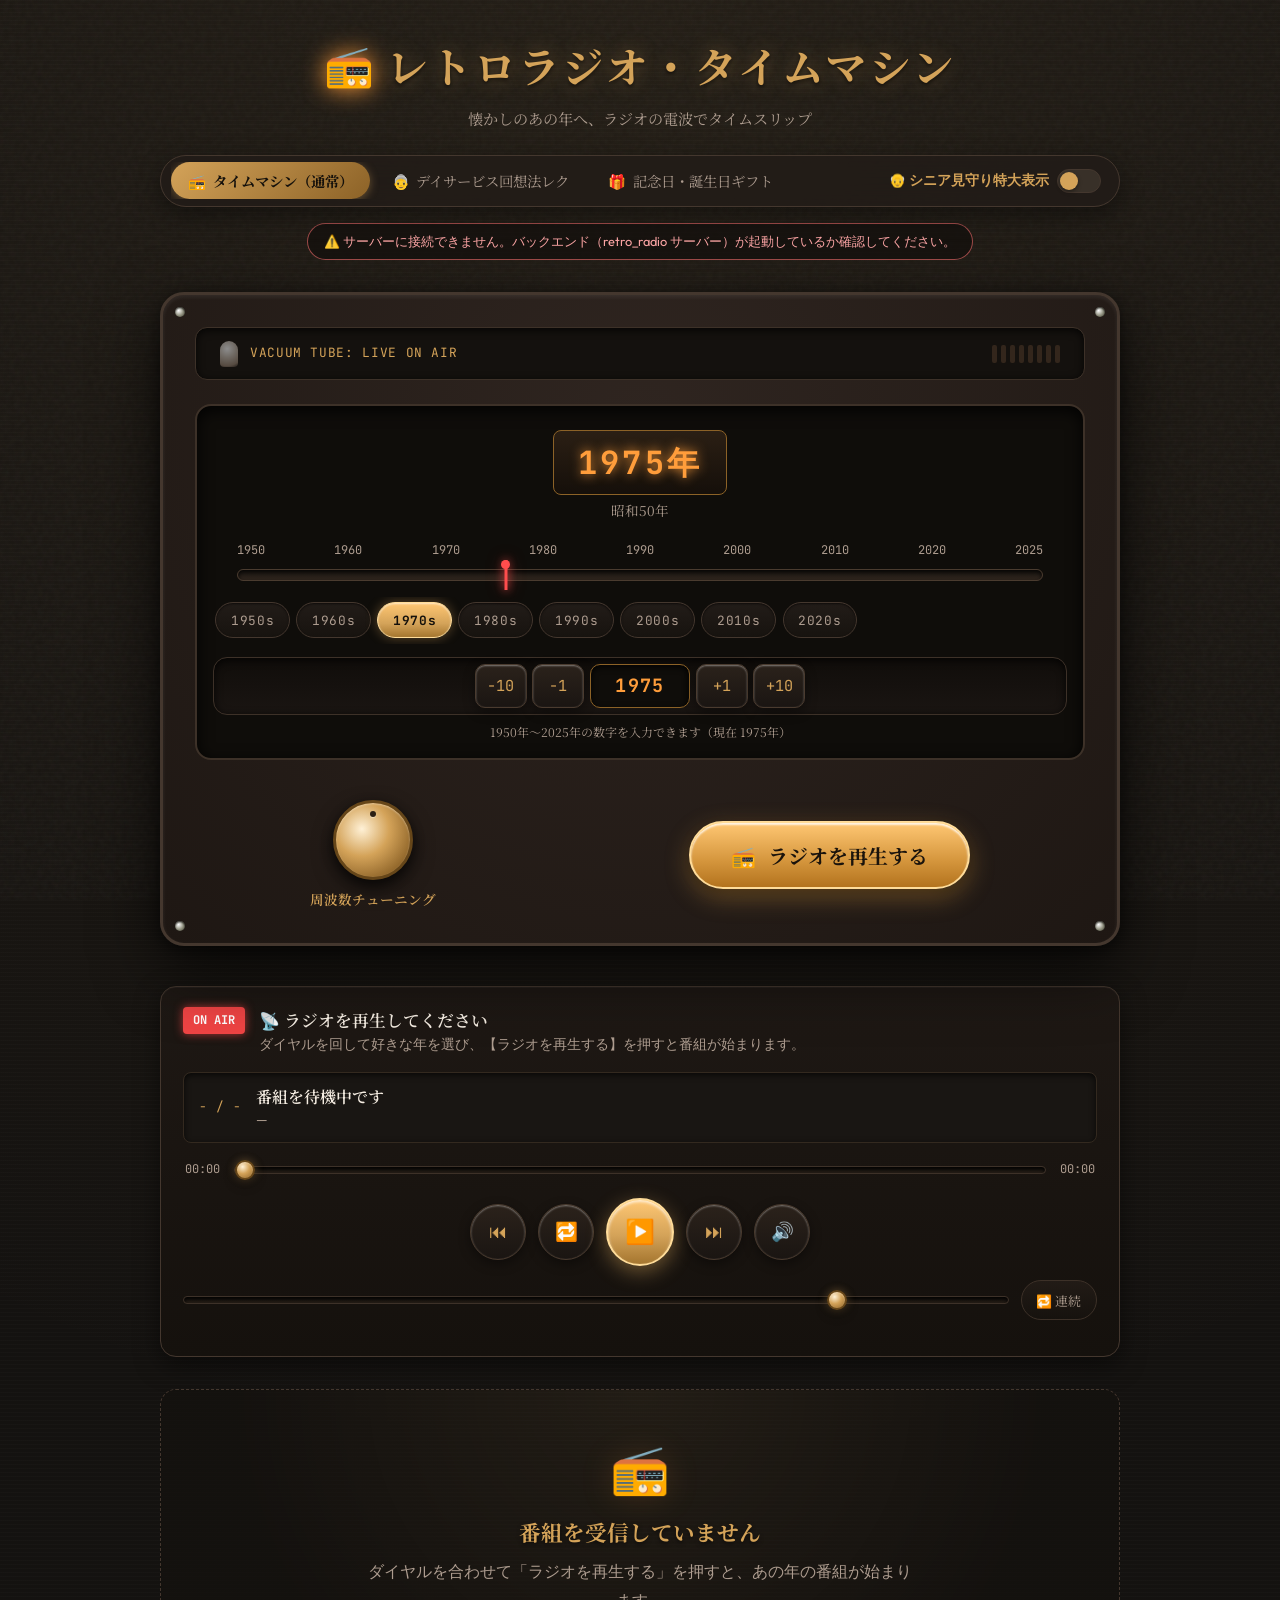
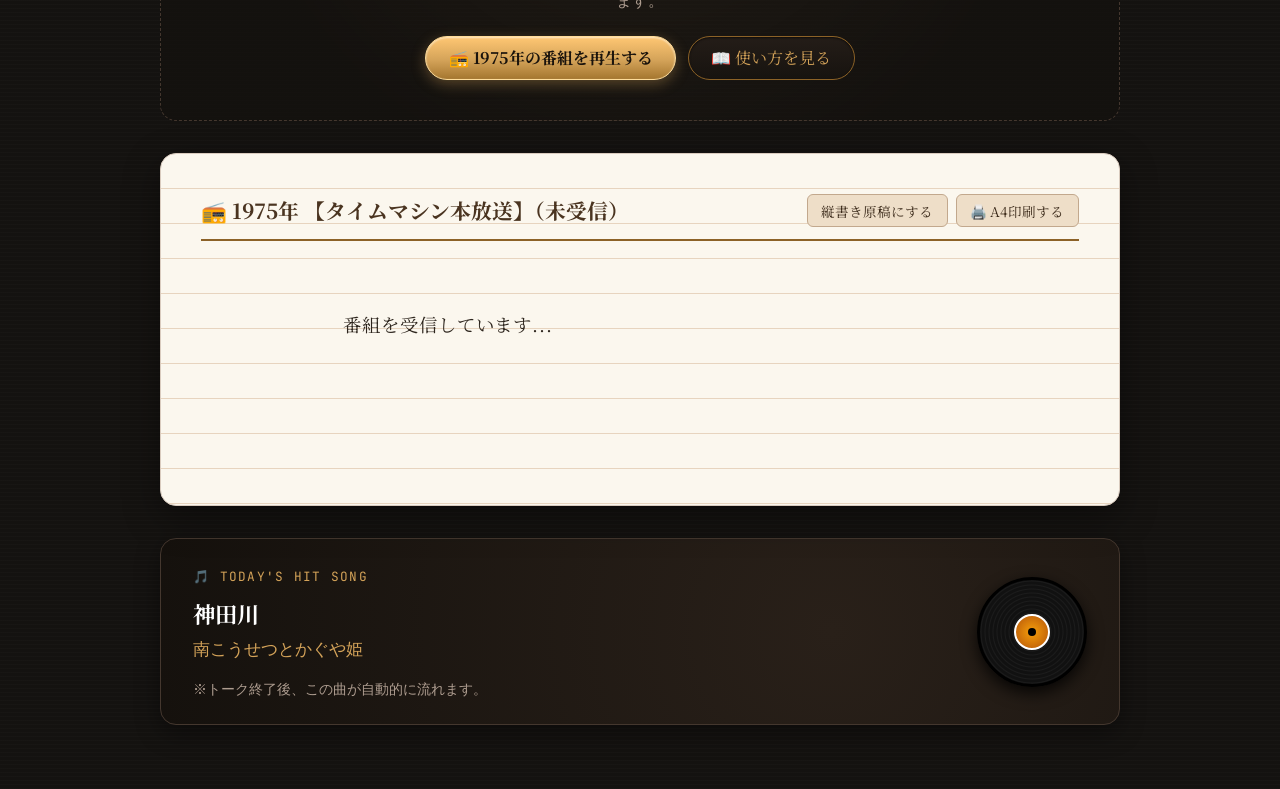
==== static/index.html @ 5ba26e25 "Initial commit" ====
<!DOCTYPE html>
<html lang="ja">

<head>
    <meta charset="UTF-8">
    <meta name="viewport" content="width=device-width, initial-scale=1.0">
    <title>📻 レトロラジオ・タイムマシン | 昭和・平成のニュースと名曲ラジオ体験 & 介護レク回想法</title>
    <meta name="description"
        content="1950年〜2025年の昭和・平成・令和の年代から、当時のニュース・流行・世相を反映した本格ラジオ番組を再現。介護施設・デイサービスの回想法レクリエーションや、誕生日・記念日のお祝いギフトにも対応。">

    <!-- PWA Manifest & Icons -->
    <link rel="manifest" href="/static/manifest.json">
    <meta name="theme-color" content="#221c18">
    <link rel="icon"
        href="data:image/svg+xml,<svg xmlns='http://www.w3.org/2000/svg' viewBox='0 0 100 100'><text y='.9em' font-size='90'>📻</text></svg>">

    <!-- Google Fonts -->
    <link rel="preconnect" href="https://fonts.googleapis.com">
    <link rel="preconnect" href="https://fonts.gstatic.com" crossorigin>
    <link
        href="https://fonts.googleapis.com/css2?family=JetBrains+Mono:wght@500;700&family=Noto+Serif+JP:wght@400;600;700;900&family=Outfit:wght@400;500;600;700&display=swap"
        rel="stylesheet">

    <!-- Stylesheet -->
    <link rel="stylesheet" href="/static/app.css">

    <!-- Note:
         旧 API キーの入力モーダル（#apiKeyModal / #apiKeyStatus）は撤去済み。
         バックエンドは環境変数 RETRO_RADIO_GEMINI_API_KEY のみを参照し、
         クライアントから受け取る API 境界が存在しないため、
         ブラウザに API キーを保存/送信する UI は嘘になる。
         実際のキーの有無は GET /health の api_key_configured を
         app.js が #serviceStatus に反映して表示する。
    -->
</head>

<body>
    <!-- スキップリンク: キーボード操作の最初はこの本文へ移動する -->
    <a class="skip-link" href="#mainContent">メインコンテンツへスキップ</a>

    <noscript>
        <div class="noscript-warning">
            ⚠️ このアプリを利用するには JavaScript を有効にしてください。
        </div>
    </noscript>

    <div class="container">
        <!-- Header -->
        <header>
            <div class="app-title-group">
                <span class="app-icon" id="appIcon" aria-hidden="true">📻</span>
                <h1>レトロラジオ・タイムマシン</h1>
            </div>
            <p class="app-subtitle">懐かしのあの年へ、ラジオの電波でタイムスリップ</p>

            <!-- Top Controls (Mode Tabs & Senior Mode) -->
            <nav class="top-controls" aria-label="放送モードとアクセシビリティ">
                <div class="mode-tabs" role="tablist">
                    <button type="button" class="mode-tab active" id="tabModeNormal" role="tab" aria-selected="true"
                        data-mode="normal">
                        <span>📻</span> タイムマシン（通常）
                    </button>
                    <button type="button" class="mode-tab" id="tabModeCare" role="tab" aria-selected="false"
                        data-mode="care_recreation">
                        <span>👵</span> デイサービス回想法レク
                    </button>
                    <button type="button" class="mode-tab" id="tabModeAnniversary" role="tab" aria-selected="false"
                        data-mode="anniversary">
                        <span>🎁</span> 記念日・誕生日ギフト
                    </button>
                </div>

                <div class="senior-toggle-container">
                    <label class="senior-toggle-label" for="seniorToggle">👴 シニア見守り特大表示</label>
                    <label class="toggle-switch">
                        <input type="checkbox" id="seniorToggle" aria-label="シニア向け特大表示モード切り替え">
                        <span class="toggle-slider"></span>
                    </label>
                </div>
            </nav>

            <!-- サーバー / API キー状態の表示（app.js が /health から更新） -->
            <p class="service-status" id="serviceStatus" role="status">⏳ サーバー状態を確認しています…</p>
        </header>

        <!-- Main Radio Cabinet -->
        <main id="mainContent" tabindex="-1">
            <section class="radio-cabinet" aria-label="レトロラジオチューナー本体">
                <!-- Decorative Screws -->
                <div class="cabinet-screws screw-tl"></div>
                <div class="cabinet-screws screw-tr"></div>
                <div class="cabinet-screws screw-bl"></div>
                <div class="cabinet-screws screw-br"></div>

                <!-- Vacuum Tube & VU Meter Indicator -->
                <div class="indicator-panel">
                    <div class="tube-indicator">
                        <div class="tube-bulb" id="tubeBulb" title="真空管インジケーター"></div>
                        <span class="tube-status-text">VACUUM TUBE: LIVE ON AIR</span>
                    </div>
                    <div class="vu-meter-bar" id="vuMeter" title="オーディオレベルメーター">
                        <div class="vu-segment active-green"></div>
                        <div class="vu-segment active-green"></div>
                        <div class="vu-segment active-green"></div>
                        <div class="vu-segment active-amber"></div>
                        <div class="vu-segment"></div>
                        <div class="vu-segment"></div>
                        <div class="vu-segment"></div>
                        <div class="vu-segment"></div>
                    </div>
                </div>

                <!-- Tuner Frequency Display & Dial -->
                <div class="tuner-display">
                    <div class="tuner-frequency-readout">
                        <div class="current-year-badge" id="yearBadge">1975年</div>
                        <span class="current-era-text" id="eraText">昭和50年</span>
                    </div>

                    <!-- Scale Rail -->
                    <div class="scale-wrapper">
                        <div class="tuner-scale-ticks">
                            <span>1950</span>
                            <span>1960</span>
                            <span>1970</span>
                            <span>1980</span>
                            <span>1990</span>
                            <span>2000</span>
                            <span>2010</span>
                            <span>2020</span>
                            <span>2025</span>
                        </div>
                        <div class="tuner-track-rail" id="tunerRail" role="slider" aria-label="年代選択スライダー"
                            aria-valuemin="1950" aria-valuemax="2025" aria-valuenow="1975" tabindex="0">
                            <div class="tuner-needle" id="tunerNeedle" style="left: 33.3%;"></div>
                        </div>
                    </div>

                    <!-- 年代チップ（1950s〜2020s / app.js が .active を付与） -->
                    <div class="decade-chips" id="decadeChips" role="group" aria-label="年代から選ぶ">
                        <button type="button" class="decade-chip" data-decade="1950">1950s</button>
                        <button type="button" class="decade-chip" data-decade="1960">1960s</button>
                        <button type="button" class="decade-chip" data-decade="1970">1970s</button>
                        <button type="button" class="decade-chip" data-decade="1980">1980s</button>
                        <button type="button" class="decade-chip" data-decade="1990">1990s</button>
                        <button type="button" class="decade-chip" data-decade="2000">2000s</button>
                        <button type="button" class="decade-chip" data-decade="2010">2010s</button>
                        <button type="button" class="decade-chip" data-decade="2020">2020s</button>
                    </div>

                    <!-- 年ステッパ（年を1つずつ / 10ずつ微調整） -->
                    <div class="year-stepper" id="yearStepper" role="group" aria-label="年の微調整">
                        <button type="button" class="year-step-btn" id="btnYearMinus10" aria-label="10年前へ">−10</button>
                        <button type="button" class="year-step-btn" id="btnYearMinus1" aria-label="1年前へ">−1</button>
                        <label class="sr-only" for="yearInput">年を直接入力</label>
                        <input type="text" id="yearInput" class="year-input" inputmode="numeric" autocomplete="off"
                            maxlength="4" value="1975" aria-describedby="yearInputHint" />
                        <button type="button" class="year-step-btn" id="btnYearPlus1" aria-label="1年後へ">+1</button>
                        <button type="button" class="year-step-btn" id="btnYearPlus10" aria-label="10年後へ">+10</button>
                    </div>
                    <p class="year-input-hint" id="yearInputHint">1950年〜2025年の数字を入力できます</p>
                </div>

                <!-- Mode Specific Input Box: Care Recreation -->
                <div class="mode-custom-box" id="careModeBox">
                    <div class="form-row">
                        <div class="form-field">
                            <label for="careRecreationDate">📅 レクリエーション実施日（月日）</label>
                            <input type="text" id="careRecreationDate" value="9-24" placeholder="例: 9-24（9月24日）">
                        </div>
                    </div>
                </div>

                <!-- Mode Specific Input Box: Anniversary -->
                <div class="mode-custom-box" id="anniversaryModeBox">
                    <div class="form-row">
                        <div class="form-field">
                            <label for="anniversaryDate">🎂 お祝いの生年月日・記念日 (YYYY-MM-DD)</label>
                            <input type="text" id="anniversaryDate" value="1975-05-12" placeholder="例: 1975-05-12">
                        </div>
                        <div class="form-field">
                            <label for="anniversaryName">👤 主役のお名前</label>
                            <input type="text" id="anniversaryName" value="お父さん" placeholder="例: お母さん、山田太郎">
                        </div>
                    </div>
                </div>

                <!-- Cabinet Controls (Knob & Big Play Button) -->
                <div class="cabinet-controls">
                    <div class="knob-control-group">
                        <div class="brass-knob" id="brassKnob" role="slider" aria-valuemin="1950" aria-valuemax="2025"
                            aria-valuenow="1975" aria-label="年をダイヤルで微調整" title="マウスホイールまたはドラッグで微調整できます" tabindex="0">
                            <div class="knob-indicator-dot"></div>
                        </div>
                        <span class="knob-label">周波数チューニング</span>
                    </div>

                    <button class="btn-play-radio" id="btnPlayRadio" type="button">
                        <span>📻</span> ラジオを再生する
                    </button>
                </div>
            </section>

            <!-- Broadcast Output Section (Manuscript & Audio) -->
            <section class="broadcast-output" id="broadcastOutput" aria-label="放送内容と原稿">

                <!-- 受信進捗パネル（番組生成中のみ表示。app.js が hidden を制御する） -->
                <div class="generation-panel" id="generationPanel" hidden aria-live="polite">
                    <div class="generation-panel-head">
                        <span class="generation-panel-title" id="generationPanelTitle">📡 電波を受信中…</span>
                        <span class="generation-elapsed" id="generationElapsed">0秒</span>
                    </div>
                    <div class="progress-track" id="progressTrack" role="progressbar" aria-valuemin="0"
                        aria-valuemax="100" aria-valuenow="0" aria-labelledby="generationPanelTitle">
                        <div class="progress-fill" id="progressFill"></div>
                    </div>
                    <ol class="progress-steps" id="progressSteps">
                        <li class="progress-step" data-step="connect" data-status="pending">
                            <span class="progress-step-dot" aria-hidden="true"></span>
                            <span class="progress-step-name">電波を受信中</span>
                        </li>
                        <li class="progress-step" data-step="script" data-status="pending">
                            <span class="progress-step-dot" aria-hidden="true"></span>
                            <span class="progress-step-name">原稿を書く</span>
                        </li>
                        <li class="progress-step" data-step="tts" data-status="pending">
                            <span class="progress-step-dot" aria-hidden="true"></span>
                            <span class="progress-step-name">読み上げる</span>
                        </li>
                        <li class="progress-step" data-step="song" data-status="pending">
                            <span class="progress-step-dot" aria-hidden="true"></span>
                            <span class="progress-step-name">ヒット曲を送る</span>
                        </li>
                    </ol>
                    <p class="generation-note">※ 進捗は目安です。ナレーション音声の合成に 30〜60秒かかることがあります。</p>
                    <button type="button" class="btn-cancel-generation" id="btnCancelGeneration">⏹ 受信を中止する</button>
                </div>

                <!-- Player Card（ラジオプレイヤーの再生コントロール） -->
                <section class="player-card" id="playerCard" aria-label="ラジオプレイヤー">
                    <div class="player-status">
                        <span class="on-air-badge" id="onAirBadge">ON AIR</span>
                        <div>
                            <div class="stream-meta-title" id="streamStatusTitle">🎙️ ラジオ放送中（1975年）</div>
                            <div class="stream-meta-desc" id="streamStatusDesc">ダイヤルを回して好きな年を選び、【ラジオを再生する】を押すと番組が始まります。
                            </div>
                        </div>
                    </div>

                    <div class="player-track">
                        <span class="player-track-index" id="trackIndex">- / -</span>
                        <div>
                            <div class="player-track-title" id="trackTitle">番組を待機中です</div>
                            <div class="player-track-artist" id="trackArtist">—</div>
                        </div>
                    </div>

                    <div class="seek-row">
                        <span class="seek-time" id="seekCurrent">0:00</span>
                        <input type="range" class="seek-bar" id="seekBar" min="0" max="100" value="0" step="0.1"
                            aria-label="再生位置" />
                        <span class="seek-time" id="seekDuration">0:00</span>
                    </div>

                    <div class="player-controls">
                        <button type="button" class="player-btn" id="btnPrevTrack" aria-label="前のトラックへ">⏮</button>
                        <button type="button" class="player-btn" id="btnReplayTrack"
                            aria-label="このトラックをもう一度">🔁</button>
                        <button type="button" class="player-btn player-btn-primary" id="btnAudioAction"
                            aria-label="一時停止・再生">⏸️</button>
                        <button type="button" class="player-btn" id="btnNextTrack" aria-label="次のトラックへ">⏭</button>
                        <button type="button" class="player-btn" id="btnMute" aria-label="ミュート切り替え"
                            aria-pressed="false">🔊</button>
                    </div>

                    <div class="player-volume-row">
                        <label class="sr-only" for="volumeControl">音量</label>
                        <input type="range" class="volume-control" id="volumeControl" min="0" max="1" step="0.05"
                            value="0.8" />
                        <button type="button" class="player-btn-sm" id="btnLoop" aria-pressed="false">🔁 連続</button>
                    </div>

                    <ol class="playlist-list" id="playlistList" aria-label="番組のトラック一覧"></ol>
                </section>

                <!-- 状態表示: バナー / 空状態 / エラー状態（app.js が hidden を制御する） -->
                <div class="state-banner" id="stateBanner" hidden>
                    <span class="state-banner-icon" id="stateBannerIcon" aria-hidden="true">ℹ️</span>
                    <div class="state-banner-body">
                        <p class="state-banner-title" id="stateBannerTitle"></p>
                        <p class="state-banner-message" id="stateBannerMessage"></p>
                    </div>
                    <button type="button" class="state-banner-close" id="stateBannerClose"
                        aria-label="メッセージを閉じる">✕</button>
                </div>

                <div class="empty-state" id="emptyState">
                    <div class="empty-state-icon" aria-hidden="true">📻</div>
                    <h2 class="empty-state-title" id="emptyStateTitle">番組を受信していません</h2>
                    <p class="empty-state-desc" id="emptyStateDesc">ダイヤルを合わせて「ラジオを再生する」を押すと、あの年の番組が始まります。</p>
                    <div class="empty-state-actions">
                        <button type="button" class="btn-primary" id="btnEmptyPlay">📻 1975年の番組を再生する</button>
                        <button type="button" class="btn-secondary" id="btnShowGuide">📖 使い方を見る</button>
                    </div>
                </div>

                <div class="error-state" id="errorState" hidden role="alert">
                    <div class="error-state-icon" id="errorStateIcon" aria-hidden="true">⚠️</div>
                    <h2 class="error-state-title" id="errorStateTitle">放送できません</h2>
                    <p class="error-state-message" id="errorStateMessage"></p>
                    <div class="error-state-actions">
                        <button type="button" class="btn-primary" id="btnRetry">🔄 もう一度試す</button>
                        <button type="button" class="btn-secondary" id="btnToggleErrorDetail">技術的な詳細を見る</button>
                    </div>
                    <pre class="error-state-detail" id="errorStateDetail" hidden></pre>
                </div>

                <!-- Manuscript Paper (原稿用紙) -->
                <article class="manuscript-card">
                    <div class="manuscript-header">
                        <h2 class="manuscript-title" id="manuscriptTitle">📻 1975年9月24日 【タイムマシン本放送】</h2>
                        <div class="manuscript-actions">
                            <button class="btn-toggle-writing" id="btnToggleWriting" type="button">縦書き原稿にする</button>
                            <button class="btn-print-recreation" id="btnPrintRecreation" type="button">🖨️
                                A4印刷する</button>
                        </div>
                    </div>
                    <div class="manuscript-body" id="manuscriptBody">
                        番組を受信しています...
                    </div>
                </article>

                <!-- Music Vinyl Disk Card (今日の一曲) -->
                <div class="music-vinyl-section">
                    <div class="vinyl-meta-details">
                        <span class="vinyl-badge">🎵 TODAY'S HIT SONG</span>
                        <h3 class="song-main-title" id="songTitle">神田川</h3>
                        <p class="song-artist-name" id="songArtist">南こうせつとかぐや姫</p>
                        <p style="font-size: 0.85rem; color: var(--color-text-muted);">
                            ※トーク終了後、この曲が自動的に流れます。
                        </p>
                    </div>
                    <div class="vinyl-disk-wrapper">
                        <div class="vinyl-disk" id="vinylDisk">
                            <div class="vinyl-center-label"></div>
                            <div class="vinyl-center-hole"></div>
                        </div>
                    </div>
                </div>

                <!-- Care Recreation Quiz Card (回想法レク用・問いかけ3選) -->
                <div class="recreation-quiz-box" id="recreationQuizBox" style="display: none;">
                    <div class="recreation-header">
                        <h3 class="recreation-title">👵 【回想法レク用】あの頃を語り合う「思い出クイズ＆会話のタネ」</h3>
                    </div>
                    <div class="quiz-list" id="quizList">
                        <!-- Populated by JS -->
                    </div>
                </div>

            </section>
        </main>

        <!-- 使い方ガイド（ダイアログ） -->
        <dialog class="guide-dialog" id="guideDialog" aria-labelledby="guideDialogTitle">
            <h2 class="guide-dialog-title" id="guideDialogTitle">📖 レトロラジオ・タイムマシンの使い方</h2>
            <ol class="guide-steps">
                <li>
                    <strong>① 年を選ぶ</strong>
                    <p>年代チップ・ダイヤル・年ステッパのどれからでも好きな年を選べます。</p>
                </li>
                <li>
                    <strong>② モードを選ぶ</strong>
                    <p>「タイムマシン」「デイサービス回想法」「記念日ギフト」から用途に合わせます。</p>
                </li>
                <li>
                    <strong>③ 再生する</strong>
                    <p>30〜60秒ほど待つと、あの年のナレーションが流れます。原稿は自動で全文表示されます。</p>
                </li>
            </ol>
            <button type="button" class="btn-primary" id="btnGuideClose">閉じる</button>
        </dialog>
    </div>

    <!-- Application Script -->
    <script src="/static/app.js"></script>
</body>

</html>
---- static/app.css ----
/* ==========================================================================
   Retro Radio Time Machine - Modern Retro Design System (Pure CSS)
   ========================================================================== */

:root {
    --color-bg: #141210;
    --color-cabinet: #221c18;
    --color-cabinet-border: #44372e;
    --color-cabinet-inner: #191613;
    --color-brass-primary: #d4a359;
    --color-brass-dark: #8c6227;
    --color-brass-glow: rgba(212, 163, 89, 0.4);
    --color-tube-glow: #ff9d3b;
    --color-tube-glow-subtle: rgba(255, 157, 59, 0.15);
    --color-paper: #fbf7ee;
    --color-paper-line: rgba(200, 160, 120, 0.4);
    --color-text-main: #f5ede2;
    --color-text-muted: #ad9c8f;
    --color-text-dark: #2c241c;
    --color-accent-green: #4ade80;
    --color-accent-red: #f87171;
    --radius-cabinet: 24px;
    --radius-card: 16px;
    --shadow-cabinet: 0 24px 64px rgba(0, 0, 0, 0.7), 0 4px 16px rgba(0, 0, 0, 0.5), inset 0 2px 4px rgba(255, 255, 255, 0.08);
    --shadow-brass: 0 4px 12px rgba(0, 0, 0, 0.4), inset 0 1px 2px rgba(255, 255, 255, 0.4);
    --font-serif: "Noto Serif JP", "Georgia", "Yu Mincho", serif;
    --font-mono: "JetBrains Mono", "Courier New", monospace;
    --font-sans: "Outfit", -apple-system, BlinkMacSystemFont, "Segoe UI", Roboto, sans-serif;

    /* --- Wave1 SubB 追加分（既存トークンの値は変更しない） --- */

    /* 状態色（docs/state_design_system.md に準拠） */
    --color-state-success: #4ade80;
    --color-state-warning: #fbbf24;
    --color-state-error: #f87171;
    --color-state-info: #60a5fa;
    --color-state-neutral: #ad9c8f;

    /* 状態地の背景 */
    --color-bg-state-success: rgba(74, 222, 128, 0.12);
    --color-bg-state-warning: rgba(251, 191, 36, 0.12);
    --color-bg-state-error: rgba(248, 113, 113, 0.12);
    --color-bg-state-info: rgba(96, 165, 250, 0.12);
    --color-bg-state-neutral: rgba(173, 156, 143, 0.1);

    /* フォーカス・オーバーレイ */
    --color-focus-ring: #ffcf7a;
    --color-overlay: rgba(10, 8, 6, 0.88);
    --color-track-bg: #191613;
    --color-track-bg-alt: #241e19;

    /* 形状 */
    --radius-pill: 999px;
    --radius-sm: 8px;

    /* スペーシング */
    --space-xs: 4px;
    --space-sm: 8px;
    --space-md: 12px;
    --space-lg: 16px;
    --space-xl: 24px;
    --space-2xl: 32px;

    /* タイポグラフィ（追加分） */
    --font-size-xs: 0.75rem;
    --font-size-sm: 0.85rem;
    --font-size-md: 1rem;
    --font-size-lg: 1.15rem;
    --font-size-xl: 1.35rem;

    /* モーション */
    --ease-standard: cubic-bezier(0.25, 0.46, 0.45, 0.94);
    --transition-fast: 150ms var(--ease-standard);
    --transition-base: 200ms var(--ease-standard);
    --transition-slow: 320ms var(--ease-standard);

    /* 最小タップ領域（シニア配慮） */
    --touch-target-min: 44px;
}

/* Base Reset & Setup */
*,
*::before,
*::after {
    box-sizing: border-box;
    margin: 0;
    padding: 0;
}

body {
    background-color: var(--color-bg);
    color: var(--color-text-main);
    font-family: var(--font-sans);
    line-height: 1.6;
    min-height: 100vh;
    padding: 2rem 1rem;
    position: relative;
    overflow-x: hidden;
    background-image:
        radial-gradient(circle at 50% 0%, rgba(212, 163, 89, 0.08) 0%, transparent 60%),
        repeating-linear-gradient(rgba(255, 255, 255, 0.015) 0px, rgba(255, 255, 255, 0.015) 1px, transparent 1px, transparent 4px);
}

/* Background Atmospheric Noise Texture */
body::before {
    content: "";
    position: fixed;
    inset: 0;
    z-index: -1;
    background-image: url("data:image/svg+xml,%3Csvg viewBox='0 0 200 200' xmlns='http://www.w3.org/2000/svg'%3E%3Cfilter id='noiseFilter'%3E%3CfeTurbulence type='fractalNoise' baseFrequency='0.8' numOctaves='3' stitchTiles='stitch'/%3E%3C/filter%3E%3Crect width='100%25' height='100%25' filter='url(%23noiseFilter)' opacity='0.03'/%3E%3C/svg%3E");
    pointer-events: none;
}

.container {
    max-width: 960px;
    margin: 0 auto;
}

/* キーボード操作の視認性（フォーカスリング） */
:where(a, button, input, select, textarea, [tabindex]):focus-visible {
    outline: 3px solid var(--color-focus-ring);
    outline-offset: 2px;
    border-radius: var(--radius-sm);
}

/* スキップリンク（フォーカス時だけ画面上部へ現れる） */
.skip-link {
    position: absolute;
    top: -120px;
    left: 50%;
    transform: translateX(-50%);
    z-index: 9999;
    padding: 0.7rem 1.4rem;
    font-family: var(--font-serif);
    font-size: 0.95rem;
    color: #14100b;
    background: linear-gradient(180deg, #ffc773 0%, #d4a359 100%);
    border: 2px solid #ffdc99;
    border-radius: 0 0 12px 12px;
    box-shadow: 0 6px 18px rgba(0, 0, 0, 0.5);
    text-decoration: none;
    transition: top var(--transition-base);
}

.skip-link:focus {
    top: 0;
}

/* main はスキップリンクの受け皿。巨大な輪郭は出さない */
main:focus,
main:focus-visible {
    outline: none;
}

/* ==========================================================================
   Header & Controls
   ========================================================================== */

header {
    text-align: center;
    margin-bottom: 2rem;
    position: relative;
}

.app-title-group {
    display: flex;
    align-items: center;
    justify-content: center;
    gap: 0.75rem;
    margin-bottom: 0.5rem;
}

.app-icon {
    font-size: 2.5rem;
    filter: drop-shadow(0 0 12px var(--color-tube-glow));
    animation: tubeFlicker 4s infinite ease-in-out;
}

h1 {
    font-family: var(--font-serif);
    font-size: clamp(1.8rem, 4vw, 2.6rem);
    font-weight: 700;
    color: var(--color-brass-primary);
    text-shadow: 0 0 20px var(--color-brass-glow), 0 2px 4px rgba(0, 0, 0, 0.8);
    letter-spacing: 0.05em;
}

.app-subtitle {
    color: var(--color-text-muted);
    font-size: 0.95rem;
    font-family: var(--font-serif);
}

/* Top Navigation Bar: Mode Tabs & Senior Toggle */
.top-controls {
    display: flex;
    flex-wrap: wrap;
    align-items: center;
    justify-content: space-between;
    gap: 1rem;
    background: rgba(34, 28, 24, 0.8);
    backdrop-filter: blur(12px);
    border: 1px solid var(--color-cabinet-border);
    border-radius: 40px;
    padding: 0.4rem 0.6rem;
    margin-top: 1.5rem;
    box-shadow: 0 8px 24px rgba(0, 0, 0, 0.4);
}

.mode-tabs {
    display: flex;
    gap: 0.25rem;
    overflow-x: auto;
    scrollbar-width: none;
}

.mode-tabs::-webkit-scrollbar {
    display: none;
}

.mode-tab {
    background: transparent;
    border: none;
    color: var(--color-text-muted);
    font-family: var(--font-serif);
    font-size: 0.9rem;
    padding: 0.5rem 1.1rem;
    border-radius: 30px;
    cursor: pointer;
    transition: all 0.25s ease;
    display: flex;
    align-items: center;
    gap: 0.4rem;
    white-space: nowrap;
}

.mode-tab:hover {
    color: var(--color-text-main);
    background: rgba(255, 255, 255, 0.05);
}

.mode-tab.active {
    background: linear-gradient(135deg, var(--color-brass-primary) 0%, var(--color-brass-dark) 100%);
    color: #14100b;
    font-weight: 700;
    box-shadow: 0 2px 10px rgba(212, 163, 89, 0.4);
}

/* Senior Accessibility Mode Toggle Switch */
.senior-toggle-container {
    display: flex;
    align-items: center;
    gap: 0.5rem;
    padding-right: 0.5rem;
}

.senior-toggle-label {
    font-size: 0.85rem;
    font-weight: 600;
    color: var(--color-brass-primary);
    cursor: pointer;
    user-select: none;
}

.toggle-switch {
    position: relative;
    width: 44px;
    height: 24px;
}

.toggle-switch input {
    opacity: 0;
    width: 0;
    height: 0;
}

.toggle-slider {
    position: absolute;
    cursor: pointer;
    inset: 0;
    background-color: #383028;
    border-radius: 24px;
    transition: 0.3s;
    border: 1px solid var(--color-cabinet-border);
}

.toggle-slider::before {
    position: absolute;
    content: "";
    height: 18px;
    width: 18px;
    left: 2px;
    bottom: 2px;
    background-color: var(--color-brass-primary);
    border-radius: 50%;
    transition: 0.3s;
    box-shadow: 0 2px 4px rgba(0, 0, 0, 0.4);
}

input:checked+.toggle-slider {
    background-color: #784c17;
}

input:checked+.toggle-slider::before {
    transform: translateX(20px);
    background-color: #ffe1a6;
}

/* ==========================================================================
   Radio Cabinet (Main Device Frame)
   ========================================================================== */

.radio-cabinet {
    background: radial-gradient(circle at 50% 20%, #2f2520 0%, #1e1713 100%);
    border: 3px solid var(--color-cabinet-border);
    border-radius: var(--radius-cabinet);
    padding: 2rem;
    box-shadow: var(--shadow-cabinet);
    position: relative;
    margin-bottom: 2.5rem;
    overflow: hidden;
}

.cabinet-screws {
    position: absolute;
    width: 10px;
    height: 10px;
    background: radial-gradient(circle at 35% 35%, #fff 0%, #998 50%, #443 100%);
    border-radius: 50%;
    box-shadow: inset 0 1px 2px rgba(0, 0, 0, 0.8);
}

.screw-tl {
    top: 12px;
    left: 12px;
}

.screw-tr {
    top: 12px;
    right: 12px;
}

.screw-bl {
    bottom: 12px;
    left: 12px;
}

.screw-br {
    bottom: 12px;
    right: 12px;
}

/* Vacuum Tube & VU Meter Indicator Bar */
.indicator-panel {
    display: flex;
    align-items: center;
    justify-content: space-between;
    background: #14110e;
    border: 1px solid #3d3128;
    border-radius: 12px;
    padding: 0.8rem 1.5rem;
    margin-bottom: 1.5rem;
    box-shadow: inset 0 2px 8px rgba(0, 0, 0, 0.8);
}

.tube-indicator {
    display: flex;
    align-items: center;
    gap: 0.75rem;
}

.tube-bulb {
    width: 18px;
    height: 26px;
    background: radial-gradient(circle at 40% 30%, #fff 0%, #ffb86c 40%, #ff7700 80%, #662200 100%);
    border-radius: 9px 9px 4px 4px;
    box-shadow: 0 0 16px var(--color-tube-glow), 0 0 32px var(--color-tube-glow);
    animation: tubePulse 2.5s infinite ease-in-out;
}

.tube-status-text {
    font-family: var(--font-mono);
    font-size: 0.8rem;
    color: var(--color-brass-primary);
    letter-spacing: 0.05em;
    text-transform: uppercase;
}

.vu-meter-bar {
    display: flex;
    gap: 4px;
    align-items: flex-end;
    height: 18px;
}

.vu-segment {
    width: 5px;
    height: 100%;
    background: #33261c;
    border-radius: 2px;
    transition: background 0.15s ease, height 0.1s ease;
}

.vu-segment.active-green {
    background: #4ade80;
    box-shadow: 0 0 6px #4ade80;
}

.vu-segment.active-amber {
    background: #fbbf24;
    box-shadow: 0 0 6px #fbbf24;
}

.vu-segment.active-red {
    background: #f87171;
    box-shadow: 0 0 8px #f87171;
}

/* Tuner Frequency Display & Dial */
.tuner-display {
    background: #0f0d0a;
    border: 2px solid #3d3128;
    border-radius: 16px;
    padding: 1.5rem 1rem 1rem;
    box-shadow: inset 0 4px 16px rgba(0, 0, 0, 0.9);
    position: relative;
    margin-bottom: 2rem;
}

.tuner-frequency-readout {
    text-align: center;
    font-family: var(--font-mono);
    margin-bottom: 1.25rem;
}

.current-year-badge {
    display: inline-block;
    background: linear-gradient(180deg, #2b1f14 0%, #150f0a 100%);
    border: 1px solid var(--color-brass-dark);
    padding: 0.35rem 1.5rem;
    border-radius: 8px;
    font-size: 2rem;
    font-weight: 700;
    color: var(--color-tube-glow);
    text-shadow: 0 0 12px var(--color-tube-glow);
    letter-spacing: 0.1em;
}

.current-era-text {
    display: block;
    font-size: 0.85rem;
    color: var(--color-text-muted);
    font-family: var(--font-serif);
    margin-top: 0.3rem;
}

/* Radio Scale & Needle */
.scale-wrapper {
    position: relative;
    padding: 0 1.5rem;
}

.tuner-scale-ticks {
    display: flex;
    justify-content: space-between;
    font-family: var(--font-mono);
    font-size: 0.75rem;
    color: var(--color-text-muted);
    margin-bottom: 0.5rem;
    user-select: none;
}

.tuner-track-rail {
    position: relative;
    height: 12px;
    background: linear-gradient(180deg, #181410 0%, #30261e 100%);
    border-radius: 6px;
    border: 1px solid #4a3b2f;
    box-shadow: inset 0 2px 4px rgba(0, 0, 0, 0.8);
    cursor: pointer;
}

.tuner-needle {
    position: absolute;
    top: -10px;
    bottom: -10px;
    width: 3px;
    background: #ff4d4d;
    box-shadow: 0 0 8px #ff4d4d, 0 0 16px rgba(255, 77, 77, 0.6);
    transform: translateX(-50%);
    pointer-events: none;
    transition: left 0.05s ease-out;
}

.tuner-needle::before {
    content: "";
    position: absolute;
    top: 0;
    left: 50%;
    transform: translateX(-50%);
    width: 9px;
    height: 9px;
    background: #ff4d4d;
    border-radius: 50%;
}

/* Large Physical Tuning Knob & Play Button Area */
.cabinet-controls {
    display: flex;
    flex-wrap: wrap;
    align-items: center;
    justify-content: space-around;
    gap: 1.5rem;
    padding-top: 0.5rem;
}

.knob-control-group {
    display: flex;
    flex-direction: column;
    align-items: center;
    gap: 0.6rem;
}

.brass-knob {
    width: 80px;
    height: 80px;
    border-radius: 50%;
    background: radial-gradient(circle at 35% 35%, #fff1d6 0%, #d4a359 40%, #8c6227 80%, #4a3212 100%);
    border: 3px solid #664619;
    box-shadow: var(--shadow-brass), 0 8px 20px rgba(0, 0, 0, 0.6);
    cursor: grab;
    position: relative;
    transition: transform 0.1s linear;
}

.brass-knob:active {
    cursor: grabbing;
}

.knob-indicator-dot {
    position: absolute;
    top: 8px;
    left: 50%;
    transform: translateX(-50%);
    width: 6px;
    height: 6px;
    background: #2b1f14;
    border-radius: 50%;
    box-shadow: 0 1px 1px rgba(255, 255, 255, 0.4);
}

.knob-label {
    font-family: var(--font-serif);
    font-size: 0.85rem;
    color: var(--color-brass-primary);
    font-weight: 600;
}

/* Big Retro Play Button */
.btn-play-radio {
    display: flex;
    align-items: center;
    justify-content: center;
    gap: 0.75rem;
    padding: 1.1rem 2.5rem;
    font-family: var(--font-serif);
    font-size: 1.25rem;
    font-weight: 700;
    color: #1a130c;
    background: linear-gradient(180deg, #ffc773 0%, #d4953c 60%, #b3731e 100%);
    border: 2px solid #ffdc99;
    border-radius: 50px;
    box-shadow: 0 8px 24px rgba(212, 149, 60, 0.4), inset 0 2px 2px rgba(255, 255, 255, 0.8), 0 4px 8px rgba(0, 0, 0, 0.6);
    cursor: pointer;
    transition: all 0.2s cubic-bezier(0.175, 0.885, 0.32, 1.275);
}

.btn-play-radio:hover {
    transform: translateY(-2px);
    box-shadow: 0 12px 30px rgba(212, 149, 60, 0.6), inset 0 2px 3px rgba(255, 255, 255, 0.9);
    background: linear-gradient(180deg, #ffd38c 0%, #e0a348 60%, #c48025 100%);
}

.btn-play-radio:active {
    transform: translateY(2px);
    box-shadow: 0 4px 12px rgba(0, 0, 0, 0.6), inset 0 2px 4px rgba(0, 0, 0, 0.4);
}

.btn-play-radio.loading {
    pointer-events: none;
    opacity: 0.85;
    background: linear-gradient(180deg, #a38258 0%, #6e5436 100%);
    color: #fff;
    border-color: #6e5436;
}

/* ==========================================================================
   Mode Specific Form (Care / Anniversary)
   ========================================================================== */

.mode-custom-box {
    background: rgba(20, 17, 14, 0.6);
    border: 1px dashed var(--color-cabinet-border);
    border-radius: var(--radius-card);
    padding: 1.2rem;
    margin-bottom: 1.5rem;
    display: none;
}

.mode-custom-box.visible {
    display: block;
    animation: fadeIn 0.3s ease;
}

.form-row {
    display: flex;
    flex-wrap: wrap;
    align-items: center;
    gap: 1rem;
}

.form-field {
    flex: 1;
    min-width: 200px;
}

.form-field label {
    display: block;
    font-size: 0.85rem;
    font-weight: 600;
    color: var(--color-brass-primary);
    margin-bottom: 0.3rem;
}

.form-field input,
.form-field select {
    width: 100%;
    background: #14110e;
    border: 1px solid var(--color-cabinet-border);
    border-radius: 8px;
    padding: 0.6rem 0.8rem;
    color: var(--color-text-main);
    font-family: var(--font-sans);
    font-size: 0.95rem;
}

.form-field input:focus,
.form-field select:focus {
    outline: none;
    border-color: var(--color-brass-primary);
    box-shadow: 0 0 8px var(--color-brass-glow);
}

/* ==========================================================================
   Program Broadcast Container (Active Playing Section)
   ========================================================================== */

.broadcast-output {
    display: none;
}

.broadcast-output.active {
    display: block;
    animation: slideUp 0.4s ease;
}

/* 400-Character Manuscript Paper (原稿用紙) */
.manuscript-card {
    background-color: var(--color-paper);
    color: var(--color-text-dark);
    border-radius: var(--radius-card);
    padding: 2.5rem;
    box-shadow: 0 12px 36px rgba(0, 0, 0, 0.4);
    margin-bottom: 2rem;
    position: relative;
    border: 1px solid #d9cbbe;
    background-image:
        repeating-linear-gradient(transparent, transparent 34px,
            var(--color-paper-line) 34px, var(--color-paper-line) 35px);
}

.manuscript-header {
    display: flex;
    align-items: center;
    justify-content: space-between;
    margin-bottom: 1.5rem;
    padding-bottom: 0.75rem;
    border-bottom: 2px solid var(--color-brass-dark);
}

.manuscript-title {
    font-family: var(--font-serif);
    font-size: 1.3rem;
    font-weight: 700;
    color: #4a3420;
}

.manuscript-actions {
    display: flex;
    gap: 0.5rem;
}

.btn-toggle-writing,
.btn-print-recreation {
    background: #eedec8;
    border: 1px solid #c2a88d;
    padding: 0.35rem 0.85rem;
    border-radius: 6px;
    font-family: var(--font-serif);
    font-size: 0.85rem;
    color: #3b2a1a;
    cursor: pointer;
    transition: all 0.2s;
}

.btn-toggle-writing:hover,
.btn-print-recreation:hover {
    background: #dfcbaf;
}

.manuscript-body {
    font-family: var(--font-serif);
    font-size: 1.15rem;
    line-height: 2.15;
    letter-spacing: 0.05em;
    min-height: 200px;
    white-space: pre-wrap;
    transition: all 0.3s ease;
}

.manuscript-body.vertical-mode {
    writing-mode: vertical-rl;
    text-orientation: upright;
    height: 480px;
    overflow-x: auto;
    padding: 1rem 0;
}

/* Audio Status Player & Auto-chain Indicator */
.live-stream-bar {
    background: #1e1814;
    border: 1px solid var(--color-cabinet-border);
    border-radius: var(--radius-card);
    padding: 1.25rem 1.5rem;
    display: flex;
    align-items: center;
    justify-content: space-between;
    gap: 1.5rem;
    margin-bottom: 2rem;
    box-shadow: 0 4px 16px rgba(0, 0, 0, 0.5);
}

.stream-info {
    display: flex;
    align-items: center;
    gap: 1rem;
}

.on-air-badge {
    background: #ef4444;
    color: #fff;
    font-family: var(--font-mono);
    font-size: 0.75rem;
    font-weight: 700;
    padding: 0.25rem 0.6rem;
    border-radius: 4px;
    box-shadow: 0 0 10px rgba(239, 68, 68, 0.7);
    animation: onAirBlink 1.5s infinite;
}

.stream-meta-title {
    font-family: var(--font-serif);
    font-size: 1.05rem;
    font-weight: 600;
    color: var(--color-text-main);
}

.stream-meta-desc {
    font-size: 0.85rem;
    color: var(--color-text-muted);
}

.custom-audio-controls {
    display: flex;
    align-items: center;
    gap: 1rem;
}

.btn-audio-action {
    background: var(--color-brass-primary);
    border: none;
    width: 44px;
    height: 44px;
    border-radius: 50%;
    color: #14110e;
    font-size: 1.2rem;
    display: flex;
    align-items: center;
    justify-content: center;
    cursor: pointer;
    transition: transform 0.15s ease;
}

.btn-audio-action:hover {
    transform: scale(1.08);
}

/* ==========================================================================
   Wave1 SubB: 年代選択 / 進捗 / 状態表示 / プレイヤー / ガイド
   意匠は既存デザイン（真鍮・真空管・木製キャビネット）を継承する
   ========================================================================== */

/* --------------------------------------------------------------------------
   年代チップ（1950s〜2020s）
   -------------------------------------------------------------------------- */
.decade-chips {
    display: flex;
    flex-wrap: nowrap;
    align-items: center;
    gap: 0.4rem;
    margin-top: 1rem;
    padding: 0.35rem 0.15rem;
    overflow-x: auto;
    scrollbar-width: none;
    -webkit-overflow-scrolling: touch;
}

.decade-chips::-webkit-scrollbar {
    display: none;
}

.decade-chip {
    flex: 0 0 auto;
    font-family: var(--font-mono);
    font-size: 0.8rem;
    letter-spacing: 0.06em;
    color: var(--color-text-muted);
    background: linear-gradient(180deg, #221c18 0%, #17130f 100%);
    border: 1px solid var(--color-cabinet-border);
    border-radius: var(--radius-pill);
    padding: 0.4rem 0.9rem;
    min-height: 36px;
    cursor: pointer;
    box-shadow: inset 0 1px 2px rgba(0, 0, 0, 0.6);
    transition: color var(--transition-fast), border-color var(--transition-fast),
        background var(--transition-fast), box-shadow var(--transition-fast);
}

.decade-chip:hover {
    color: var(--color-text-main);
    border-color: var(--color-brass-dark);
    background: linear-gradient(180deg, #2a221c 0%, #1b1613 100%);
}

.decade-chip.active {
    font-weight: 700;
    color: #14100b;
    background: linear-gradient(180deg, #ffc773 0%, #d4a359 60%, #a5762f 100%);
    border-color: #ffdc99;
    box-shadow: 0 0 12px var(--color-brass-glow), inset 0 1px 2px rgba(255, 255, 255, 0.6);
}

/* --------------------------------------------------------------------------
   年ステッパ（−10 / −1 / 直接入力 / +1 / +10）
   -------------------------------------------------------------------------- */
.year-stepper {
    display: flex;
    align-items: center;
    justify-content: center;
    gap: 0.35rem;
    margin-top: 0.8rem;
    padding: 0.4rem;
    background: linear-gradient(180deg, #100d0a 0%, #1a1512 100%);
    border: 1px solid #3d3128;
    border-radius: 14px;
    box-shadow: inset 0 2px 8px rgba(0, 0, 0, 0.8);
}

.year-step-btn {
    min-width: 52px;
    min-height: var(--touch-target-min);
    display: inline-flex;
    align-items: center;
    justify-content: center;
    padding: 0 0.55rem;
    font-family: var(--font-mono);
    font-size: 0.95rem;
    color: var(--color-brass-primary);
    background: linear-gradient(180deg, #2b221b 0%, #1a1512 100%);
    border: 1px solid #4a3b2f;
    border-radius: 10px;
    cursor: pointer;
    box-shadow: var(--shadow-brass);
    transition: transform 0.1s ease, color var(--transition-fast), background var(--transition-fast);
}

.year-step-btn:hover {
    color: #ffd89a;
    background: linear-gradient(180deg, #3a2e24 0%, #241d18 100%);
}

.year-step-btn:active {
    transform: translateY(1px);
    box-shadow: inset 0 2px 4px rgba(0, 0, 0, 0.7);
}

.year-input {
    width: 100px;
    min-height: var(--touch-target-min);
    text-align: center;
    font-family: var(--font-mono);
    font-size: 1.15rem;
    font-weight: 700;
    letter-spacing: 0.08em;
    color: var(--color-tube-glow);
    background: #0f0d0a;
    border: 1px solid var(--color-brass-dark);
    border-radius: 10px;
    box-shadow: inset 0 2px 6px rgba(0, 0, 0, 0.9);
}

.year-input:focus {
    outline: none;
    border-color: var(--color-brass-primary);
    box-shadow: 0 0 0 3px rgba(212, 163, 89, 0.25), inset 0 2px 6px rgba(0, 0, 0, 0.9);
}

.year-input.input-error {
    border-color: var(--color-accent-red);
    box-shadow: 0 0 0 3px rgba(248, 113, 113, 0.28), inset 0 2px 6px rgba(0, 0, 0, 0.9);
}

.year-input-hint {
    margin: 0.45rem 0 0;
    text-align: center;
    font-family: var(--font-serif);
    font-size: var(--font-size-xs);
    color: var(--color-text-muted);
}

/* --------------------------------------------------------------------------
   受信進捗パネル（#generationPanel）
   -------------------------------------------------------------------------- */
.generation-panel {
    background: linear-gradient(180deg, #1f1a16 0%, #15110e 100%);
    border: 1px solid var(--color-cabinet-border);
    border-left: 3px solid var(--color-tube-glow);
    border-radius: var(--radius-card);
    padding: 1.25rem 1.4rem;
    margin-bottom: 2rem;
    box-shadow: 0 8px 24px rgba(0, 0, 0, 0.45), inset 0 1px 0 rgba(255, 255, 255, 0.04);
}

.generation-panel[hidden] {
    display: none;
}

.generation-panel-head {
    display: flex;
    align-items: center;
    justify-content: space-between;
    gap: 0.75rem;
    margin-bottom: 0.85rem;
}

.generation-panel-title {
    font-family: var(--font-serif);
    font-size: var(--font-size-lg);
    font-weight: 600;
    color: var(--color-text-main);
}

.generation-elapsed {
    flex: 0 0 auto;
    font-family: var(--font-mono);
    font-size: 0.8rem;
    color: var(--color-brass-primary);
    background: rgba(212, 163, 89, 0.1);
    border: 1px solid rgba(212, 163, 89, 0.3);
    border-radius: var(--radius-pill);
    padding: 0.1rem 0.6rem;
}

.progress-track {
    position: relative;
    height: 14px;
    background: var(--color-track-bg);
    border: 1px solid #3d3128;
    border-radius: var(--radius-pill);
    box-shadow: inset 0 2px 5px rgba(0, 0, 0, 0.9);
    overflow: hidden;
}

.progress-fill {
    width: 0%;
    height: 100%;
    border-radius: var(--radius-pill);
    background: linear-gradient(90deg, var(--color-brass-dark) 0%, var(--color-brass-primary) 60%, var(--color-tube-glow) 100%);
    box-shadow: 0 0 12px var(--color-tube-glow-subtle), 0 0 4px var(--color-brass-glow);
    transition: width var(--transition-slow);
}

.progress-steps {
    list-style: none;
    display: flex;
    flex-wrap: wrap;
    gap: 0.5rem 1.1rem;
    margin-top: 0.9rem;
}

.progress-step {
    display: flex;
    align-items: center;
    gap: 0.45rem;
    font-size: var(--font-size-sm);
    color: var(--color-text-muted);
}

.progress-step-dot {
    flex: 0 0 auto;
    width: 10px;
    height: 10px;
    border-radius: 50%;
    background: #3a2f26;
    border: 1px solid #55453a;
}

.progress-step-name {
    font-family: var(--font-serif);
}

.progress-step[data-status="active"] {
    color: var(--color-text-main);
    font-weight: 600;
}

.progress-step[data-status="active"] .progress-step-dot {
    background: var(--color-tube-glow);
    border-color: #ffd39a;
    box-shadow: 0 0 10px var(--color-tube-glow);
    animation: progressPulse 1.4s infinite ease-in-out;
}

.progress-step[data-status="completed"] {
    color: var(--color-state-success);
}

.progress-step[data-status="completed"] .progress-step-dot {
    background: var(--color-state-success);
    border-color: #bbf7d0;
    box-shadow: 0 0 8px rgba(74, 222, 128, 0.6);
}

.progress-step[data-status="failed"] {
    color: var(--color-state-error);
}

.progress-step[data-status="failed"] .progress-step-dot {
    background: var(--color-state-error);
    border-color: #fecaca;
    box-shadow: 0 0 8px rgba(248, 113, 113, 0.6);
}

@keyframes progressPulse {

    0%,
    100% {
        transform: scale(1);
        opacity: 1;
    }

    50% {
        transform: scale(1.3);
        opacity: 0.65;
    }
}

.generation-note {
    margin-top: 0.9rem;
    font-family: var(--font-serif);
    font-size: var(--font-size-xs);
    line-height: 1.6;
    color: var(--color-text-muted);
}

.btn-cancel-generation {
    display: inline-flex;
    align-items: center;
    gap: 0.4rem;
    min-height: var(--touch-target-min);
    margin-top: 0.85rem;
    padding: 0.5rem 1.2rem;
    font-family: var(--font-serif);
    font-size: 0.9rem;
    color: var(--color-text-muted);
    background: transparent;
    border: 1px solid var(--color-cabinet-border);
    border-radius: var(--radius-pill);
    cursor: pointer;
    transition: color var(--transition-fast), border-color var(--transition-fast), background var(--transition-fast);
}

.btn-cancel-generation:hover {
    color: var(--color-text-main);
    border-color: var(--color-brass-dark);
    background: rgba(255, 255, 255, 0.04);
}

/* --------------------------------------------------------------------------
   状態バナー（success / warning / error / info / neutral）
   -------------------------------------------------------------------------- */
.state-banner {
    display: flex;
    align-items: flex-start;
    gap: 0.85rem;
    padding: 1rem 1.15rem;
    margin-bottom: 1.5rem;
    color: var(--color-text-main);
    background: var(--color-bg-state-neutral);
    border: 1px solid var(--color-cabinet-border);
    border-left-width: 4px;
    border-radius: var(--radius-card);
    box-shadow: 0 4px 14px rgba(0, 0, 0, 0.35);
    animation: fadeIn 0.3s ease;
}

.state-banner[hidden] {
    display: none;
}

.state-banner-icon {
    flex: 0 0 auto;
    font-size: 1.4rem;
    line-height: 1.3;
}

.state-banner-body {
    flex: 1;
    min-width: 0;
}

.state-banner-title {
    font-family: var(--font-serif);
    font-size: var(--font-size-md);
    font-weight: 700;
    margin-bottom: 0.15rem;
}

.state-banner-message {
    font-size: var(--font-size-sm);
    line-height: 1.6;
    color: var(--color-text-muted);
    overflow-wrap: anywhere;
}

.state-banner-close {
    flex: 0 0 auto;
    width: 36px;
    height: 36px;
    display: inline-flex;
    align-items: center;
    justify-content: center;
    font-size: 0.9rem;
    color: var(--color-text-muted);
    background: transparent;
    border: 1px solid transparent;
    border-radius: 50%;
    cursor: pointer;
}

.state-banner-close:hover {
    color: var(--color-text-main);
    border-color: var(--color-cabinet-border);
    background: rgba(255, 255, 255, 0.05);
}

.state-banner[data-kind="success"] {
    background: var(--color-bg-state-success);
    border-color: rgba(74, 222, 128, 0.45);
    border-left-color: var(--color-state-success);
}

.state-banner[data-kind="warning"] {
    background: var(--color-bg-state-warning);
    border-color: rgba(251, 191, 36, 0.45);
    border-left-color: var(--color-state-warning);
}

.state-banner[data-kind="error"] {
    background: var(--color-bg-state-error);
    border-color: rgba(248, 113, 113, 0.45);
    border-left-color: var(--color-state-error);
}

.state-banner[data-kind="info"] {
    background: var(--color-bg-state-info);
    border-color: rgba(96, 165, 250, 0.45);
    border-left-color: var(--color-state-info);
}

/* --------------------------------------------------------------------------
   空状態
   -------------------------------------------------------------------------- */
.empty-state {
    display: flex;
    flex-direction: column;
    align-items: center;
    text-align: center;
    gap: 0.5rem;
    padding: 2.5rem 1.5rem;
    margin-bottom: 2rem;
    background: radial-gradient(circle at 50% 0%, rgba(212, 163, 89, 0.07) 0%, rgba(20, 17, 14, 0.72) 70%);
    border: 1px dashed var(--color-cabinet-border);
    border-radius: var(--radius-card);
}

.empty-state[hidden] {
    display: none;
}

.empty-state-icon {
    font-size: 3rem;
    filter: drop-shadow(0 0 16px var(--color-tube-glow-subtle));
}

.empty-state-title {
    font-family: var(--font-serif);
    font-size: var(--font-size-xl);
    font-weight: 700;
    color: var(--color-brass-primary);
    text-shadow: 0 2px 4px rgba(0, 0, 0, 0.6);
}

.empty-state-desc {
    font-size: var(--font-size-md);
    line-height: 1.8;
    color: var(--color-text-muted);
    max-width: 34rem;
}

.empty-state-actions {
    display: flex;
    flex-wrap: wrap;
    justify-content: center;
    gap: var(--space-md);
    margin-top: 0.8rem;
}

/* --------------------------------------------------------------------------
   エラー状態
   -------------------------------------------------------------------------- */
.error-state {
    padding: 1.5rem;
    margin-bottom: 2rem;
    background: var(--color-bg-state-error);
    border: 1px solid rgba(248, 113, 113, 0.45);
    border-left: 4px solid var(--color-state-error);
    border-radius: var(--radius-card);
    box-shadow: 0 6px 20px rgba(0, 0, 0, 0.4);
}

.error-state[hidden] {
    display: none;
}

.error-state-icon {
    font-size: 2rem;
    line-height: 1.2;
}

.error-state-title {
    font-family: var(--font-serif);
    font-size: var(--font-size-xl);
    font-weight: 700;
    color: #fca5a5;
    margin: 0.4rem 0 0.25rem;
}

.error-state-message {
    font-size: var(--font-size-md);
    line-height: 1.7;
    color: var(--color-text-main);
    overflow-wrap: anywhere;
}

.error-state-actions {
    display: flex;
    flex-wrap: wrap;
    gap: var(--space-md);
    margin-top: 1.1rem;
}

.error-state-detail {
    display: block;
    margin-top: 1rem;
    padding: 0.85rem 1rem;
    max-height: 16rem;
    overflow: auto;
    background: #100d0a;
    border: 1px solid #3d3128;
    border-radius: var(--radius-sm);
    font-family: var(--font-mono);
    font-size: var(--font-size-xs);
    line-height: 1.6;
    color: var(--color-text-muted);
    white-space: pre-wrap;
    overflow-wrap: anywhere;
}

.error-state-detail[hidden] {
    display: none;
}

/* --------------------------------------------------------------------------
   共通ボタン（空状態 / エラー状態 / ガイドで使う）
   -------------------------------------------------------------------------- */
.btn-primary,
.btn-secondary {
    display: inline-flex;
    align-items: center;
    justify-content: center;
    gap: 0.45rem;
    min-height: var(--touch-target-min);
    padding: 0.6rem 1.4rem;
    font-family: var(--font-serif);
    font-size: var(--font-size-md);
    border-radius: var(--radius-pill);
    cursor: pointer;
    transition: transform var(--transition-fast), box-shadow var(--transition-base), background var(--transition-base);
}

.btn-primary {
    font-weight: 700;
    color: #1a130c;
    background: linear-gradient(180deg, #ffc773 0%, #d4a359 55%, #a5762f 100%);
    border: 1px solid #ffdc99;
    box-shadow: 0 4px 14px rgba(212, 163, 89, 0.35), inset 0 1px 2px rgba(255, 255, 255, 0.6);
}

.btn-primary:hover {
    transform: translateY(-1px);
    box-shadow: 0 8px 20px rgba(212, 163, 89, 0.45), inset 0 1px 3px rgba(255, 255, 255, 0.8);
}

.btn-primary:active {
    transform: translateY(1px);
}

.btn-secondary {
    color: var(--color-brass-primary);
    background: linear-gradient(180deg, #241d18 0%, #17130f 100%);
    border: 1px solid var(--color-brass-dark);
    box-shadow: inset 0 1px 2px rgba(0, 0, 0, 0.6);
}

.btn-secondary:hover {
    color: #ffd89a;
    background: linear-gradient(180deg, #2e251e 0%, #1d1712 100%);
}

/* --------------------------------------------------------------------------
   プレイヤーカード（#playerCard）
   -------------------------------------------------------------------------- */
.player-card {
    background: linear-gradient(180deg, #1e1814 0%, #15110d 100%);
    border: 1px solid var(--color-cabinet-border);
    border-radius: var(--radius-card);
    padding: 1.25rem 1.4rem;
    margin-bottom: 2rem;
    box-shadow: 0 8px 24px rgba(0, 0, 0, 0.5), inset 0 1px 0 rgba(255, 255, 255, 0.04);
}

.player-status {
    display: flex;
    align-items: flex-start;
    gap: 0.9rem;
}

.player-status>div {
    min-width: 0;
}

.player-track {
    display: flex;
    align-items: center;
    gap: 0.85rem;
    margin-top: 1rem;
    padding: 0.7rem 0.9rem;
    background: var(--color-track-bg);
    border: 1px solid #33291f;
    border-radius: var(--radius-sm);
    box-shadow: inset 0 2px 6px rgba(0, 0, 0, 0.7);
}

.player-track-index {
    flex: 0 0 auto;
    font-family: var(--font-mono);
    font-size: 0.8rem;
    letter-spacing: 0.05em;
    color: var(--color-brass-primary);
}

.player-track-title {
    font-family: var(--font-serif);
    font-size: var(--font-size-md);
    font-weight: 600;
    color: var(--color-text-main);
    overflow-wrap: anywhere;
}

.player-track-artist {
    font-size: var(--font-size-sm);
    color: var(--color-text-muted);
}

.seek-row {
    display: flex;
    align-items: center;
    gap: var(--space-md);
    margin-top: 0.9rem;
}

.seek-time {
    flex: 0 0 auto;
    min-width: 3.2em;
    text-align: center;
    font-family: var(--font-mono);
    font-size: 0.75rem;
    color: var(--color-text-muted);
}

.seek-bar,
.volume-control {
    -webkit-appearance: none;
    appearance: none;
    flex: 1;
    min-width: 0;
    height: 24px;
    background: transparent;
    cursor: pointer;
}

.seek-bar::-webkit-slider-runnable-track,
.volume-control::-webkit-slider-runnable-track {
    height: 8px;
    border-radius: var(--radius-pill);
    background: linear-gradient(180deg, #100d0a 0%, #2a2119 100%);
    border: 1px solid #3d3128;
    box-shadow: inset 0 2px 4px rgba(0, 0, 0, 0.9);
}

.seek-bar::-moz-range-track,
.volume-control::-moz-range-track {
    height: 8px;
    border-radius: var(--radius-pill);
    background: linear-gradient(180deg, #100d0a 0%, #2a2119 100%);
    border: 1px solid #3d3128;
    box-shadow: inset 0 2px 4px rgba(0, 0, 0, 0.9);
}

.seek-bar::-webkit-slider-thumb,
.volume-control::-webkit-slider-thumb {
    -webkit-appearance: none;
    appearance: none;
    width: 20px;
    height: 20px;
    margin-top: -7px;
    border-radius: 50%;
    background: radial-gradient(circle at 35% 30%, #fff1d6 0%, #d4a359 45%, #8c6227 100%);
    border: 2px solid #664619;
    box-shadow: var(--shadow-brass), 0 0 8px var(--color-brass-glow);
}

.seek-bar::-moz-range-thumb,
.volume-control::-moz-range-thumb {
    width: 20px;
    height: 20px;
    border-radius: 50%;
    background: radial-gradient(circle at 35% 30%, #fff1d6 0%, #d4a359 45%, #8c6227 100%);
    border: 2px solid #664619;
    box-shadow: var(--shadow-brass), 0 0 8px var(--color-brass-glow);
}

.player-controls {
    display: flex;
    flex-wrap: wrap;
    align-items: center;
    justify-content: center;
    gap: var(--space-md);
    margin-top: 1rem;
}

.player-btn {
    width: 56px;
    height: 56px;
    display: inline-flex;
    align-items: center;
    justify-content: center;
    font-size: 1.15rem;
    color: var(--color-brass-primary);
    background: linear-gradient(180deg, #2b221b 0%, #1a1512 100%);
    border: 1px solid #4a3b2f;
    border-radius: 50%;
    cursor: pointer;
    box-shadow: var(--shadow-brass);
    transition: transform 0.12s ease, color var(--transition-fast), background var(--transition-fast);
}

.player-btn:hover {
    color: #ffd89a;
    background: linear-gradient(180deg, #3a2e24 0%, #241d18 100%);
}

.player-btn:active {
    transform: translateY(1px);
}

.player-btn[aria-pressed="true"] {
    color: #14100b;
    background: linear-gradient(180deg, #ffc773 0%, #d4a359 100%);
    border-color: #ffdc99;
}

.player-btn-primary {
    width: 68px;
    height: 68px;
    font-size: 1.5rem;
    color: #1a130c;
    background: linear-gradient(180deg, #ffc773 0%, #d4a359 55%, #a5762f 100%);
    border: 2px solid #ffdc99;
    box-shadow: 0 6px 20px rgba(212, 163, 89, 0.45), inset 0 2px 3px rgba(255, 255, 255, 0.7);
}

.player-btn-primary:hover {
    color: #1a130c;
    background: linear-gradient(180deg, #ffd38c 0%, #e0a348 100%);
}

.player-volume-row {
    display: flex;
    align-items: center;
    gap: var(--space-md);
    margin-top: 0.9rem;
}

.player-btn-sm {
    display: inline-flex;
    align-items: center;
    gap: 0.35rem;
    min-height: 40px;
    padding: 0.35rem 0.9rem;
    font-family: var(--font-serif);
    font-size: 0.8rem;
    white-space: nowrap;
    color: var(--color-text-muted);
    background: linear-gradient(180deg, #221b16 0%, #16120e 100%);
    border: 1px solid #3d3128;
    border-radius: var(--radius-pill);
    cursor: pointer;
    transition: color var(--transition-fast), background var(--transition-fast), border-color var(--transition-fast);
}

.player-btn-sm:hover {
    color: var(--color-brass-primary);
    border-color: var(--color-brass-dark);
}

.player-btn-sm[aria-pressed="true"] {
    font-weight: 700;
    color: #14100b;
    background: linear-gradient(180deg, #ffc773 0%, #d4a359 100%);
    border-color: #ffdc99;
}

.playlist-list {
    list-style: none;
    display: flex;
    flex-direction: column;
    gap: 0.35rem;
    margin-top: 1rem;
    max-height: 15rem;
    overflow-y: auto;
    padding-right: 0.2rem;
}

.playlist-item {
    display: flex;
    align-items: center;
    gap: 0.7rem;
    width: 100%;
    padding: 0.5rem 0.75rem;
    font-family: var(--font-serif);
    font-size: var(--font-size-sm);
    text-align: left;
    color: var(--color-text-muted);
    background: rgba(25, 22, 19, 0.7);
    border: 1px solid #2f2620;
    border-radius: var(--radius-sm);
    cursor: pointer;
    transition: color var(--transition-fast), background var(--transition-fast), border-color var(--transition-fast);
}

.playlist-item:hover {
    color: var(--color-text-main);
    background: var(--color-track-bg-alt);
}

.playlist-item.active {
    font-weight: 700;
    color: #14100b;
    background: linear-gradient(90deg, var(--color-brass-primary) 0%, var(--color-brass-dark) 100%);
    border-color: #ffdc99;
}

/* --------------------------------------------------------------------------
   使い方ガイド（<dialog>）
   -------------------------------------------------------------------------- */
.guide-dialog {
    width: min(520px, calc(100vw - 32px));
    max-height: 85vh;
    padding: 1.75rem;
    overflow: auto;
    color: var(--color-text-main);
    background: linear-gradient(180deg, #241d18 0%, #17130f 100%);
    border: 1px solid var(--color-brass-dark);
    border-radius: var(--radius-card);
    box-shadow: 0 24px 64px rgba(0, 0, 0, 0.7), inset 0 1px 0 rgba(255, 255, 255, 0.06);
    font-family: var(--font-serif);
}

.guide-dialog::backdrop {
    background: var(--color-overlay);
}

.guide-dialog-title {
    font-family: var(--font-serif);
    font-size: var(--font-size-xl);
    font-weight: 700;
    color: var(--color-brass-primary);
    margin-bottom: 1.1rem;
}

.guide-steps {
    list-style: none;
    display: flex;
    flex-direction: column;
    gap: 0.9rem;
    margin-bottom: 1.4rem;
}

.guide-steps>li {
    padding-left: 1.1rem;
    border-left: 2px solid var(--color-brass-dark);
}

.guide-steps strong {
    display: block;
    font-size: var(--font-size-md);
    color: var(--color-text-main);
    margin-bottom: 0.15rem;
}

.guide-steps p {
    font-size: var(--font-size-sm);
    line-height: 1.7;
    color: var(--color-text-muted);
}

/* Music Vinyl Card (今日の一曲) */
.music-vinyl-section {
    background: radial-gradient(circle at 70% 50%, #292019 0%, #15110d 100%);
    border: 1px solid var(--color-cabinet-border);
    border-radius: var(--radius-card);
    padding: 1.5rem 2rem;
    display: flex;
    align-items: center;
    justify-content: space-between;
    gap: 2rem;
    margin-bottom: 2rem;
    box-shadow: 0 8px 24px rgba(0, 0, 0, 0.4);
}

.vinyl-meta-details {
    flex: 1;
}

.vinyl-badge {
    display: inline-block;
    color: var(--color-brass-primary);
    font-family: var(--font-mono);
    font-size: 0.8rem;
    letter-spacing: 0.1em;
    margin-bottom: 0.5rem;
}

.song-main-title {
    font-family: var(--font-serif);
    font-size: 1.4rem;
    font-weight: 700;
    color: #fff;
    margin-bottom: 0.25rem;
}

.song-artist-name {
    color: var(--color-brass-primary);
    font-size: 1.05rem;
    margin-bottom: 1rem;
}

.vinyl-disk-wrapper {
    position: relative;
    width: 110px;
    height: 110px;
    flex-shrink: 0;
}

.vinyl-disk {
    width: 100%;
    height: 100%;
    border-radius: 50%;
    background: repeating-radial-gradient(#111,
            #111 2px,
            #1c1c1c 3px,
            #111 4px);
    border: 3px solid #000;
    box-shadow: 0 6px 16px rgba(0, 0, 0, 0.8);
    position: relative;
    display: flex;
    align-items: center;
    justify-content: center;
}

.vinyl-disk.spinning {
    animation: vinylSpin 3s linear infinite;
}

.vinyl-center-label {
    width: 36px;
    height: 36px;
    background: radial-gradient(circle, #f59e0b 0%, #b45309 100%);
    border-radius: 50%;
    border: 2px solid #fff;
}

.vinyl-center-hole {
    position: absolute;
    width: 8px;
    height: 8px;
    background: #000;
    border-radius: 50%;
}

/* ==========================================================================
   Care Recreation Quiz Card (回想法レク用・問いかけ3選)
   ========================================================================== */

.recreation-quiz-box {
    background: #1a1612;
    border: 1px solid #4a3828;
    border-radius: var(--radius-card);
    padding: 1.8rem;
    margin-bottom: 2rem;
}

.recreation-header {
    display: flex;
    align-items: center;
    justify-content: space-between;
    margin-bottom: 1.25rem;
}

.recreation-title {
    font-family: var(--font-serif);
    font-size: 1.2rem;
    color: #ffd080;
    display: flex;
    align-items: center;
    gap: 0.5rem;
}

.quiz-list {
    display: flex;
    flex-direction: column;
    gap: 1rem;
}

.quiz-card {
    background: #241e19;
    border: 1px solid #3d2f23;
    border-radius: 10px;
    padding: 1rem 1.25rem;
}

.quiz-question-row {
    display: flex;
    gap: 0.75rem;
    font-family: var(--font-serif);
    font-size: 1.05rem;
    color: var(--color-text-main);
    margin-bottom: 0.5rem;
}

.quiz-q-badge {
    background: var(--color-brass-primary);
    color: #14110e;
    font-weight: 700;
    font-size: 0.85rem;
    padding: 0.1rem 0.5rem;
    border-radius: 4px;
    height: fit-content;
}

.quiz-hint {
    font-size: 0.9rem;
    color: var(--color-text-muted);
    padding-left: 2rem;
    margin-bottom: 0.4rem;
}

.quiz-answer-toggle {
    font-size: 0.85rem;
    color: var(--color-brass-primary);
    cursor: pointer;
    padding-left: 2rem;
    user-select: none;
    display: inline-block;
}

.quiz-answer-content {
    display: none;
    margin-top: 0.4rem;
    padding: 0.6rem 0.8rem;
    background: #181410;
    border-left: 3px solid var(--color-accent-green);
    border-radius: 4px;
    font-size: 0.95rem;
    color: #e2e8f0;
    margin-left: 2rem;
}

.quiz-answer-content.show {
    display: block;
}

/* ==========================================================================
   Senior Accessibility Mode Styles (シニア・見守り特大UI)
   ========================================================================== */

body.senior-mode {
    font-size: 1.2rem;
}

body.senior-mode h1 {
    font-size: 2.8rem;
}

body.senior-mode .btn-play-radio {
    font-size: 1.6rem;
    padding: 1.5rem 3.5rem;
}

body.senior-mode .manuscript-body {
    font-size: 1.5rem;
    line-height: 2.4;
}

body.senior-mode .current-year-badge {
    font-size: 2.6rem;
}

body.senior-mode .quiz-question-row {
    font-size: 1.3rem;
}

body.senior-mode .song-main-title {
    font-size: 1.8rem;
}

body.senior-mode .song-artist-name {
    font-size: 1.4rem;
}

/* ==========================================================================
   Keyframe Animations
   ========================================================================== */

@keyframes tubeFlicker {

    0%,
    100% {
        opacity: 1;
        filter: drop-shadow(0 0 12px var(--color-tube-glow));
    }

    40% {
        opacity: 0.92;
        filter: drop-shadow(0 0 8px var(--color-tube-glow));
    }

    60% {
        opacity: 1.05;
        filter: drop-shadow(0 0 18px var(--color-tube-glow));
    }
}

@keyframes tubePulse {

    0%,
    100% {
        transform: scale(1);
        filter: brightness(1);
    }

    50% {
        transform: scale(1.04);
        filter: brightness(1.15);
    }
}

@keyframes vinylSpin {
    from {
        transform: rotate(0deg);
    }

    to {
        transform: rotate(360deg);
    }
}

@keyframes onAirBlink {

    0%,
    100% {
        opacity: 1;
    }

    50% {
        opacity: 0.4;
    }
}

@keyframes fadeIn {
    from {
        opacity: 0;
        transform: translateY(-8px);
    }

    to {
        opacity: 1;
        transform: translateY(0);
    }
}

@keyframes slideUp {
    from {
        opacity: 0;
        transform: translateY(16px);
    }

    to {
        opacity: 1;
        transform: translateY(0);
    }
}

/* ==========================================================================
   Print Layout (@media print) - デイサービスA4レク用紙・ギフトカード
   ========================================================================== */

@media print {
    body {
        background: #fff !important;
        color: #000 !important;
        padding: 0 !important;
    }

    header,
    .top-controls,
    .radio-cabinet,
    #playerCard,
    .vinyl-disk-wrapper,
    .btn-toggle-writing,
    .btn-print-recreation {
        display: none !important;
    }

    /* Wave1 SubB: 新しいコンポーネントは印刷しない（原稿とレク用紙のみ残す） */
    .player-card,
    .generation-panel,
    .state-banner,
    .empty-state,
    .error-state,
    .playlist-list,
    .guide-dialog,
    .skip-link,
    .decade-chips,
    .year-stepper,
    .year-input-hint {
        display: none !important;
    }

    .broadcast-output {
        display: block !important;
    }

    .manuscript-card {
        background: #fff !important;
        color: #000 !important;
        border: 2px solid #000 !important;
        box-shadow: none !important;
        padding: 1.5rem !important;
        page-break-after: always;
    }

    .recreation-quiz-box {
        background: #fff !important;
        color: #000 !important;
        border: 2px solid #000 !important;
        padding: 1.5rem !important;
    }

    .quiz-card {
        background: #f8f8f8 !important;
        border: 1px solid #ccc !important;
    }

    .quiz-question-row,
    .quiz-hint {
        color: #000 !important;
    }

    .quiz-answer-content {
        display: block !important;
        background: #eee !important;
        color: #000 !important;
    }
}

/* ==========================================================================
   app.js が利用する補助スタイル（2026 追加分）
   ========================================================================== */

/* スクリーンリーダー専用（ダイヤル選択の読み上げ用 aria-live 領域） */
.sr-only {
    position: absolute;
    width: 1px;
    height: 1px;
    padding: 0;
    margin: -1px;
    overflow: hidden;
    clip: rect(0, 0, 0, 0);
    white-space: nowrap;
    border: 0;
}

.noscript-warning {
    background: #7f1d1d;
    color: #fff;
    padding: 1rem;
    margin-bottom: 1.5rem;
    border-radius: 8px;
    text-align: center;
    font-family: var(--font-serif);
}

/* サーバー / API キーの状態を正直，表示する HUD */
.service-status {
    display: inline-block;
    margin-top: 1rem;
    padding: 0.5rem 1rem;
    border: 1px solid var(--color-cabinet-border);
    border-radius: 20px;
    background: rgba(20, 17, 14, 0.75);
    color: var(--color-text-muted);
    font-size: 0.8rem;
    font-family: var(--font-sans);
    line-height: 1.5;
    text-align: left;
    max-width: 100%;
}

.service-status.ok {
    border-color: rgba(74, 222, 128, 0.5);
    color: #86efac;
}

.service-status.warn {
    border-color: rgba(251, 191, 36, 0.55);
    color: #fde68a;
}

.service-status.error {
    border-color: rgba(248, 113, 113, 0.6);
    color: #fca5a5;
}

/* 真空管: 消灯 / 受信中の明滅 */
.tube-bulb.is-off {
    filter: grayscale(0.85) brightness(0.55);
    box-shadow: none;
}

.tube-bulb.is-receiving {
    animation: tubeBlink 0.5s infinite ease-in-out;
}

@keyframes tubeBlink {

    0%,
    100% {
        filter: brightness(1);
        opacity: 1;
    }

    50% {
        filter: brightness(0.35);
        opacity: 0.55;
    }
}

/* ヒット曲を再生中のレコードの光り */
.vinyl-disk.now-playing {
    box-shadow: 0 0 24px rgba(212, 163, 89, 0.55), 0 6px 16px rgba(0, 0, 0, 0.8);
}

/* 入力エラー（バリデーション失敗時） */
.form-field input.input-error {
    border-color: var(--color-accent-red);
    box-shadow: 0 0 0 3px rgba(248, 113, 113, 0.28);
}

/* 原稿のミニマル markdown レンダリング結果 */
.manuscript-body .script-heading {
    font-family: var(--font-serif);
    font-size: 1.05em;
    font-weight: 700;
    color: #7a4a1c;
    letter-spacing: 0.08em;
    margin: 1.2em 0 0.5em;
    padding-left: 0.6em;
    border-left: 4px solid var(--color-brass-dark);
}

.manuscript-body .script-paragraph {
    margin: 0 0 1em;
}

.manuscript-body .script-truncated {
    font-style: italic;
    color: #8a7a6a;
}

/* 縦書き時は見出しも縦に組む */
.manuscript-body.vertical-mode .script-heading {
    border-left: none;
    border-top: 4px solid var(--color-brass-dark);
    padding-left: 0;
    padding-top: 0.4em;
    margin: 0 0 0 0.8em;
}

/* クイズカード（<details> による回答の開閉） */
details.quiz-card>summary {
    list-style: none;
    cursor: pointer;
    align-items: flex-start;
}

details.quiz-card>summary::-webkit-details-marker {
    display: none;
}

details.quiz-card>summary::after {
    content: " ▸";
    color: var(--color-brass-primary);
    margin-left: auto;
    padding-left: 0.75rem;
    transition: transform 0.2s ease;
}

details.quiz-card[open]>summary::after {
    content: " ▾";
}

details.quiz-card[open] .quiz-answer-content {
    display: block;
}

.quiz-question-text {
    flex: 1;
    line-height: 1.6;
}

.quiz-answer-text {
    font-weight: 700;
    color: var(--color-accent-green);
}

.quiz-answer-content .quiz-hint {
    padding-left: 0;
    margin: 0 0 0.5rem;
}

/* ==========================================================================
   シニア見守り特大表示（app.js が body / html に .senior-mode を付与）
   ========================================================================== */

body.senior-mode,
html.senior-mode body {
    font-size: 1.2rem;
}

body.senior-mode h1 {
    font-size: clamp(2.2rem, 6vw, 3rem);
}

body.senior-mode .app-subtitle,
body.senior-mode .service-status,
body.senior-mode .knob-label,
body.senior-mode .mode-tab,
body.senior-mode .senior-toggle-label {
    font-size: 1.15rem;
}

body.senior-mode .btn-play-radio {
    font-size: 1.6rem;
    padding: 1.5rem 3.5rem;
    letter-spacing: 0.05em;
}

body.senior-mode .manuscript-body {
    font-size: 1.5rem;
    line-height: 2.4;
    color: #1a120a;
}

body.senior-mode .current-year-badge {
    font-size: 2.6rem;
    padding: 0.5rem 2rem;
}

body.senior-mode .current-era-text,
body.senior-mode .stream-meta-title,
body.senior-mode .song-main-title {
    font-size: 1.5rem;
}

body.senior-mode .stream-meta-desc,
body.senior-mode .tube-status-text {
    font-size: 1.1rem;
}

body.senior-mode .quiz-question-row,
body.senior-mode .recreation-title {
    font-size: 1.3rem;
}

body.senior-mode .quiz-hint,
body.senior-mode .quiz-answer-content {
    font-size: 1.2rem;
}

body.senior-mode .song-main-title {
    font-size: 1.8rem;
}

body.senior-mode .song-artist-name {
    font-size: 1.4rem;
}

body.senior-mode .form-field input {
    font-size: 1.2rem;
    padding: 0.9rem 1rem;
    min-height: 3rem;
}

body.senior-mode .form-field label {
    font-size: 1.1rem;
}

body.senior-mode .btn-audio-action {
    width: 64px;
    height: 64px;
    font-size: 1.8rem;
}

body.senior-mode .btn-toggle-writing,
body.senior-mode .btn-print-recreation {
    font-size: 1.1rem;
    padding: 0.7rem 1.2rem;
}

body.senior-mode .brass-knob {
    width: 104px;
    height: 104px;
}

body.senior-mode .vu-meter-bar {
    height: 26px;
}

body.senior-mode .vu-segment {
    width: 8px;
}

/* --- Wave1 SubB: 新コンポーネントのシニア配慮 --- */
body.senior-mode .year-stepper .year-step-btn {
    min-height: 64px;
    min-width: 64px;
    font-size: 1.3rem;
}

body.senior-mode .year-input {
    font-size: 1.4rem;
    min-height: 64px;
    width: 120px;
}

body.senior-mode .year-input-hint {
    font-size: 1rem;
}

body.senior-mode .decade-chip {
    font-size: 1.05rem;
    min-height: 56px;
    padding: 0.4rem 1.1rem;
}

body.senior-mode .player-btn {
    width: 72px;
    height: 72px;
    font-size: 1.4rem;
}

body.senior-mode .player-btn-primary {
    width: 88px;
    height: 88px;
    font-size: 1.9rem;
}

body.senior-mode .player-btn-sm {
    min-height: 52px;
    font-size: 1rem;
    padding: 0.45rem 1.1rem;
}

body.senior-mode .player-track-title {
    font-size: 1.3rem;
}

body.senior-mode .seek-time {
    font-size: 0.95rem;
}

body.senior-mode .progress-step-name {
    font-size: 1.15rem;
}

body.senior-mode .generation-panel-title {
    font-size: 1.4rem;
}

body.senior-mode .error-state-message,
body.senior-mode .empty-state-desc {
    font-size: 1.2rem;
}

body.senior-mode .state-banner-message {
    font-size: 1.1rem;
}

body.senior-mode .state-banner-title,
body.senior-mode .error-state-title,
body.senior-mode .empty-state-title {
    font-size: 1.4rem;
}

body.senior-mode .btn-primary,
body.senior-mode .btn-secondary,
body.senior-mode .btn-cancel-generation {
    min-height: 56px;
    font-size: 1.15rem;
}

body.senior-mode .guide-steps p {
    font-size: 1.1rem;
}

body.senior-mode .playlist-item {
    font-size: 1.05rem;
    min-height: 52px;
}

/* ==========================================================================
   レスポンシブ（375px スマホ対応）
   ========================================================================== */

@media (max-width: 600px) {
    body {
        padding: 1rem 0.6rem;
    }

    .top-controls {
        border-radius: 24px;
        padding: 0.6rem;
    }

    .mode-tabs {
        width: 100%;
        justify-content: flex-start;
    }

    .mode-tab {
        font-size: 0.82rem;
        padding: 0.55rem 0.8rem;
    }

    .radio-cabinet {
        padding: 1.1rem 0.7rem;
        border-radius: 18px;
    }

    .indicator-panel {
        flex-wrap: wrap;
        gap: 0.6rem;
        padding: 0.7rem 0.9rem;
    }

    .tuner-display {
        padding: 1rem 0.4rem 0.6rem;
    }

    .scale-wrapper {
        padding: 0 0.5rem;
    }

    .tuner-scale-ticks {
        font-size: 0.55rem;
    }

    .current-year-badge {
        font-size: 1.7rem;
        padding: 0.3rem 1.1rem;
    }

    .cabinet-controls {
        flex-direction: column;
        gap: 1.1rem;
    }

    .btn-play-radio {
        width: 100%;
        padding: 1.1rem 1rem;
        font-size: 1.1rem;
    }

    /* --- Wave1 SubB: 新コンポーネントのモバイル対応 --- */
    .decade-chips {
        flex-wrap: nowrap;
        overflow-x: auto;
        scrollbar-width: none;
        margin-top: 0.8rem;
    }

    .decade-chip {
        font-size: 0.78rem;
        padding: 0.35rem 0.75rem;
    }

    .year-step-btn {
        min-width: var(--touch-target-min);
        min-height: var(--touch-target-min);
        padding: 0 0.4rem;
        font-size: 0.9rem;
    }

    .year-input {
        width: 78px;
        font-size: 1rem;
    }

    .generation-panel {
        padding: 1rem 0.9rem;
        margin-bottom: 1.5rem;
    }

    .progress-steps {
        gap: 0.4rem 0.8rem;
    }

    .player-card {
        padding: 1rem 0.9rem;
    }

    .player-controls {
        gap: 0.4rem;
        flex-wrap: wrap;
    }

    .player-btn {
        width: 50px;
        height: 50px;
        font-size: 1.05rem;
    }

    .player-btn-primary {
        width: 60px;
        height: 60px;
        font-size: 1.3rem;
    }

    .seek-row {
        gap: var(--space-sm);
    }

    .seek-time {
        min-width: 2.8em;
        font-size: 0.7rem;
    }

    .error-state-actions,
    .empty-state-actions {
        flex-direction: column;
        align-items: stretch;
    }

    .error-state-actions .btn-primary,
    .error-state-actions .btn-secondary,
    .empty-state-actions .btn-primary,
    .empty-state-actions .btn-secondary {
        width: 100%;
    }

    .guide-dialog {
        width: calc(100vw - 32px);
        padding: 1.35rem;
    }

    .manuscript-card {
        padding: 1.2rem;
    }

    .manuscript-header {
        flex-direction: column;
        align-items: flex-start;
        gap: 0.75rem;
    }

    .manuscript-actions {
        width: 100%;
        flex-wrap: wrap;
    }

    .manuscript-body {
        font-size: 1rem;
        line-height: 1.9;
    }

    .manuscript-body.vertical-mode {
        height: 360px;
    }

    .music-vinyl-section {
        flex-direction: column-reverse;
        align-items: flex-start;
        gap: 1rem;
        padding: 1.2rem;
    }

    .recreation-quiz-box {
        padding: 1.1rem;
    }

    .quiz-question-row {
        font-size: 1rem;
    }

    .service-status {
        font-size: 0.75rem;
    }
}

@media (max-width: 380px) {
    .tuner-scale-ticks {
        font-size: 0.5rem;
    }

    .mode-tab {
        font-size: 0.75rem;
        padding: 0.5rem 0.6rem;
    }

    /* --- Wave1 SubB: 極小端末では年ステッパを詰めて収める --- */
    .year-stepper {
        gap: 0.2rem;
        padding: 0.3rem;
    }

    .year-step-btn {
        min-width: 40px;
        min-height: 40px;
        padding: 0 0.3rem;
        font-size: 0.78rem;
    }

    .year-input {
        width: 68px;
        font-size: 0.95rem;
    }
}

@media (prefers-reduced-motion: reduce) {

    *,
    *::before,
    *::after {
        animation-duration: 0.001ms !important;
        animation-iteration-count: 1 !important;
        transition-duration: 0.001ms !important;
    }

    /* --- Wave1 SubB: 進捗バーと新コンポーネントは静的に表示する --- */
    .progress-fill {
        transition: none !important;
    }

    .progress-step[data-status="active"] .progress-step-dot {
        animation: none !important;
        opacity: 1;
    }

    .skip-link,
    .decade-chip,
    .year-step-btn,
    .btn-primary,
    .btn-secondary,
    .btn-cancel-generation,
    .player-btn,
    .player-btn-sm,
    .state-banner,
    .state-banner-close {
        transition: none !important;
    }
}

/* ==========================================================================
   高コントラストモード（prefers-contrast: more）
   色だけに依存せず、枠線と記号で状態を伝える
   ========================================================================== */

@media (prefers-contrast: more) {

    .decade-chip,
    .btn-primary,
    .btn-secondary,
    .player-btn {
        border: 2px solid currentColor;
    }

    .btn-primary,
    .player-btn-primary,
    .player-btn[aria-pressed="true"],
    .player-btn-sm[aria-pressed="true"] {
        color: #14100b;
    }

    .decade-chip.active {
        color: #14100b;
    }

    .progress-fill {
        background: #ffd166;
    }

    .progress-step[data-status="pending"] .progress-step-dot {
        border: 2px solid currentColor;
    }

    .progress-step[data-status="active"]::after {
        content: " …";
    }

    .progress-step[data-status="completed"]::after {
        content: " ✓";
    }

    .progress-step[data-status="failed"]::after {
        content: " ✕";
    }

    .generation-panel,
    .state-banner,
    .empty-state,
    .error-state,
    .player-card {
        border-width: 2px;
    }

    .error-state-detail {
        border-color: currentColor;
    }

    .skip-link {
        border: 2px solid #14100b;
    }
}

/* ==========================================================================
   印刷（A4 レク用紙 / ギフトカード）追加分
   ========================================================================== */

@media print {
    @page {
        size: A4 portrait;
        margin: 12mm;
    }

    .service-status,
    .noscript-warning,
    .on-air-badge,
    .music-vinyl-section {
        display: none !important;
    }

    /* Wave1 SubB: プレイヤー / 進捗 / 状態表示 / ガイドは印刷対象外 */
    .player-card,
    #playerCard,
    .player-controls,
    .player-volume-row,
    .seek-row,
    .playlist-list,
    .generation-panel,
    .state-banner,
    .empty-state,
    .error-state,
    .guide-dialog,
    .skip-link,
    .decade-chips,
    .year-stepper,
    .year-input-hint {
        display: none !important;
    }

    .container {
        max-width: none;
    }

    .manuscript-card {
        page-break-after: always;
        background-image: none !important;
    }

    .manuscript-body {
        font-size: 12pt;
        line-height: 1.8;
        min-height: 0;
    }

    .manuscript-body .script-heading {
        color: #000;
        page-break-after: avoid;
    }

    .manuscript-body .script-paragraph {
        orphans: 3;
        widows: 3;
    }

    .recreation-quiz-box {
        page-break-before: always;
    }

    .quiz-card {
        page-break-inside: avoid;
        break-inside: avoid;
    }

    .quiz-card>summary {
        list-style: none;
        font-weight: 700;
    }

    .quiz-card>summary::after {
        content: "";
    }

    .quiz-card .quiz-answer-content {
        display: block !important;
    }

    a[href^="http"]::after {
        content: "";
    }
}
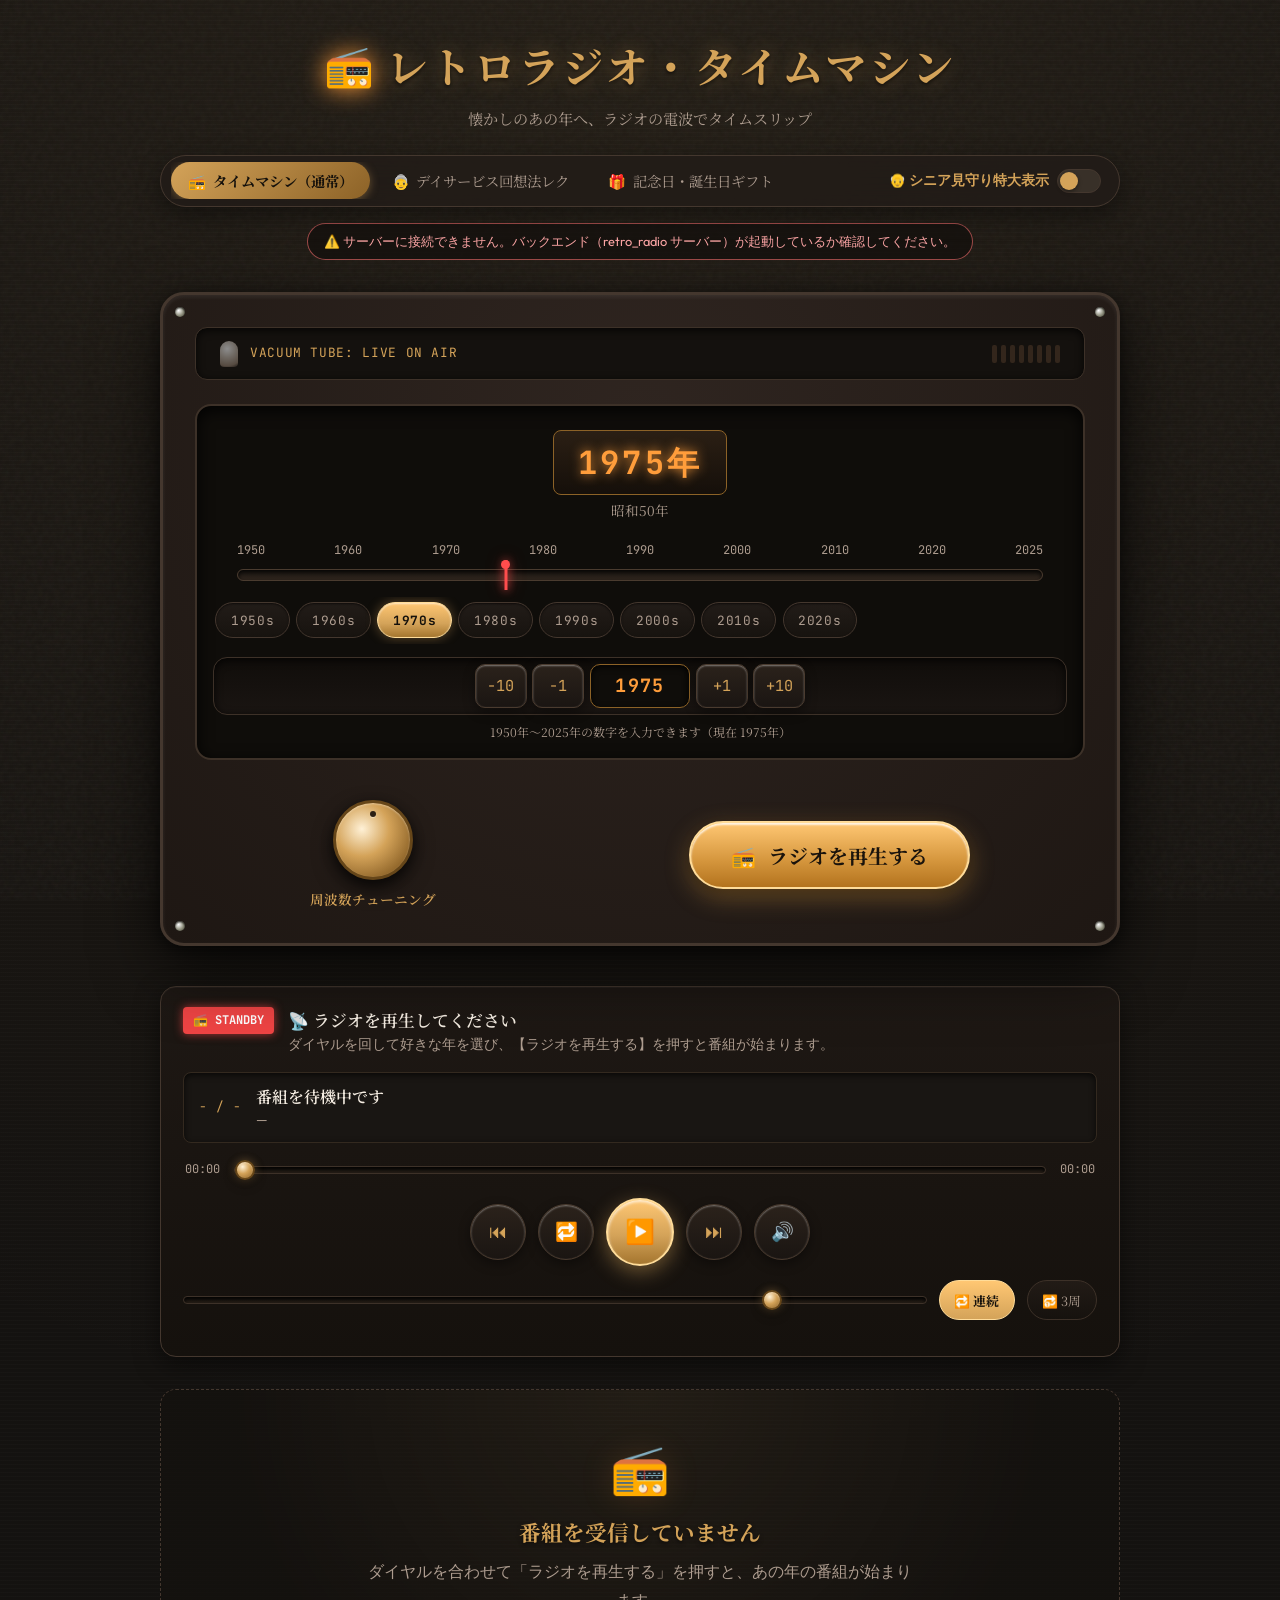
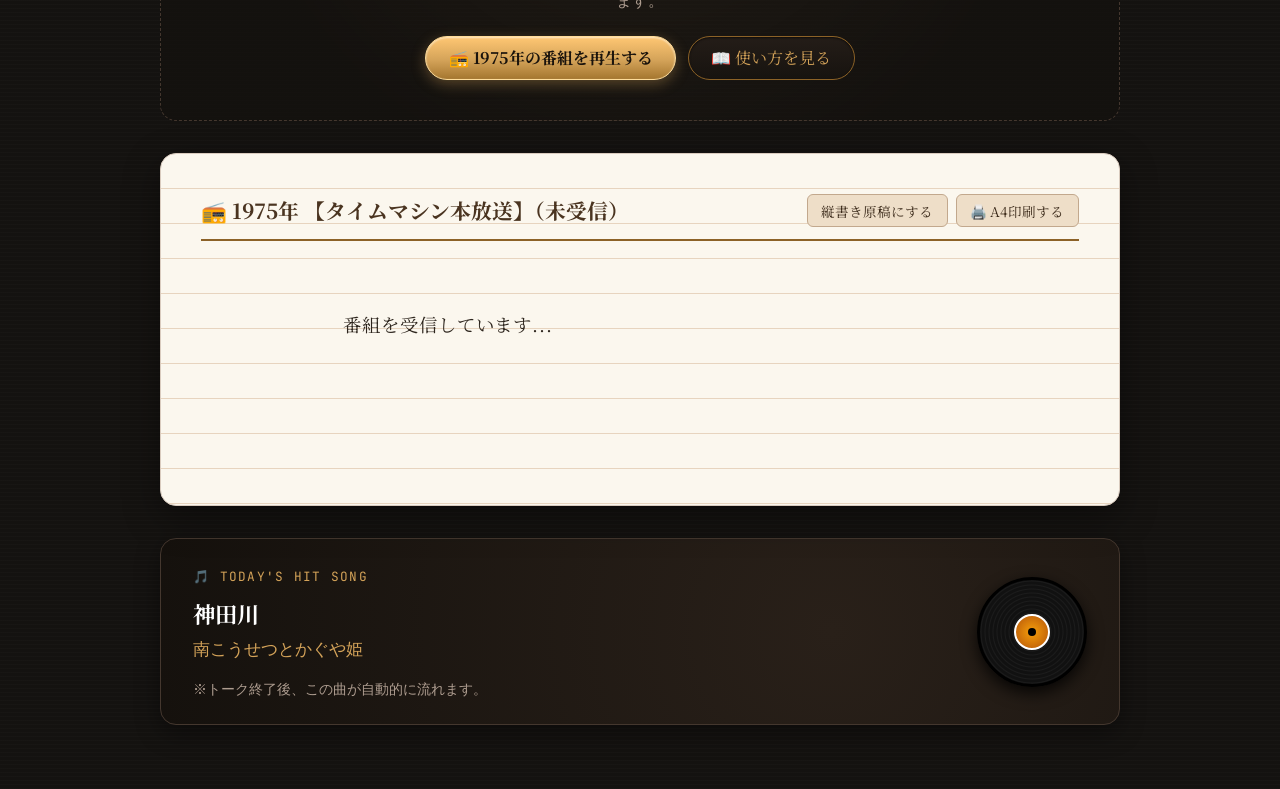
==== commit 4b08cf7c: "retro_radio: 番組を「曲で始まり曲で終わる」構成へ再設計 - build_playlist を テーマ曲 -> トーク -> 曲 -> ... -> テーマ曲 の順に再構成   （_top" ====
--- a/static/index.html
+++ b/static/index.html
@@ -239,7 +239,8 @@
                 <!-- Player Card（ラジオプレイヤーの再生コントロール） -->
                 <section class="player-card" id="playerCard" aria-label="ラジオプレイヤー">
                     <div class="player-status">
-                        <span class="on-air-badge" id="onAirBadge">ON AIR</span>
+                        <span class="on-air-badge is-ended" id="onAirBadge" role="status"
+                            aria-label="待機中">📻 STANDBY</span>
                         <div>
                             <div class="stream-meta-title" id="streamStatusTitle">🎙️ ラジオ放送中（1975年）</div>
                             <div class="stream-meta-desc" id="streamStatusDesc">ダイヤルを回して好きな年を選び、【ラジオを再生する】を押すと番組が始まります。
@@ -252,6 +253,7 @@
                         <div>
                             <div class="player-track-title" id="trackTitle">番組を待機中です</div>
                             <div class="player-track-artist" id="trackArtist">—</div>
+                            <div class="player-track-pass" id="trackPass" hidden></div>
                         </div>
                     </div>
 
@@ -278,10 +280,15 @@
                         <input type="range" class="volume-control" id="volumeControl" min="0" max="1" step="0.05"
                             value="0.8" />
                         <button type="button" class="player-btn-sm" id="btnLoop" aria-pressed="false">🔁 連続</button>
+                        <button type="button" class="player-btn-sm" id="btnRepeat" aria-pressed="false"
+                            aria-label="番組の周回数。押すと切り替わります。">🔂 3周</button>
                     </div>
 
                     <ol class="playlist-list" id="playlistList" aria-label="番組のトラック一覧"></ol>
                 </section>
+
+                <!-- 番組表（バックエンドの program_guide をそのまま表示する） -->
+                <section class="program-guide" id="programGuide" hidden aria-label="今日の番組表"></section>
 
                 <!-- 状態表示: バナー / 空状態 / エラー状態（app.js が hidden を制御する） -->
                 <div class="state-banner" id="stateBanner" hidden>
@@ -375,7 +382,12 @@
                 </li>
                 <li>
                     <strong>③ 再生する</strong>
-                    <p>30〜60秒ほど待つと、あの年のナレーションが流れます。原稿は自動で全文表示されます。</p>
+                    <p>30〜60秒ほど待つと、あの年の番組が始まります。オープニング曲が流れ、
+                        司会の原稿とヒット曲が交互に放送され、そのまま数周します。</p>
+                </li>
+                <li>
+                    <strong>④ 繰り返し回数を調整する</strong>
+                    <p>【🔁 連続】で繰り返しの ON / OFF、【🔂 n周】で周回数を 1〜5 回に変えられます。</p>
                 </li>
             </ol>
             <button type="button" class="btn-primary" id="btnGuideClose">閉じる</button>
--- a/static/app.css
+++ b/static/app.css
@@ -2791,4 +2791,155 @@
     a[href^="http"]::after {
         content: "";
     }
-}+}
+
+/* =====================================================================
+   ラジオ番組らしい表現（オプション後づけ）
+   ---------------------------------------------------------------------
+   ・ON AIR バッジは実際の状態（待機 / 放送中 / 終了）で見た目を変える
+   ・原稿は読み上げ中のセグメントを起こす
+   ・番組表はバックエンドの program_guide をそのまま見せる
+   ===================================================================== */
+
+/* --- ON AIR バッジ（待機中は赤く光らせない） ------------------------- */
+.on-air-badge.is-ended {
+    background: #4b4038;
+    color: #d8cec4;
+    box-shadow: none;
+    animation: none;
+}
+
+.on-air-badge.is-live {
+    background: #ef4444;
+    color: #fff;
+    box-shadow: 0 0 10px rgba(239, 68, 68, 0.7);
+    animation: onAirBlink 1.5s infinite;
+}
+
+/* --- 周回数と現在の周 ----------------------------------------------- */
+.player-track-pass {
+    margin-top: 0.15rem;
+    font-family: var(--font-mono);
+    font-size: var(--font-size-xs);
+    color: var(--color-brass-primary);
+}
+
+.player-track-pass[hidden] {
+    display: none;
+}
+
+.player-btn-sm.is-off,
+.player-btn-sm[disabled] {
+    opacity: 0.45;
+    cursor: not-allowed;
+}
+
+/* --- プレイリストの周回目区切り ------------------------------------- */
+.playlist-pass-divider {
+    padding: 0.35rem 0.25rem;
+    font-family: var(--font-mono);
+    font-size: var(--font-size-xs);
+    letter-spacing: 0.08em;
+    text-align: center;
+    color: var(--color-brass-primary);
+    border-top: 1px dashed #4a3d31;
+    margin-top: 0.3rem;
+}
+
+.playlist-item.is-intermission .playlist-item-label {
+    color: #a8998a;
+    font-style: italic;
+}
+
+/* --- 原稿のキューシート（読み上げ中のセグメントを起こす） ----------- */
+.script-block {
+    margin: 0 0 1.1rem;
+    padding: 0.35rem 0.6rem;
+    border-left: 3px solid transparent;
+    border-radius: 0 var(--radius-sm) var(--radius-sm) 0;
+    transition: background var(--transition-base), border-color var(--transition-base);
+}
+
+.script-block.is-now-reading {
+    background: rgba(212, 115, 0, 0.14);
+    border-left-color: var(--color-brass-primary);
+}
+
+.script-block.is-now-reading .script-heading {
+    color: var(--color-brass-primary);
+}
+
+/* --- 番組表 ---------------------------------------------------------- */
+.program-guide {
+    margin-top: 1rem;
+    padding: 0.9rem 1rem;
+    background: rgba(25, 22, 19, 0.75);
+    border: 1px solid #352c24;
+    border-radius: var(--radius-sm);
+}
+
+.program-guide[hidden] {
+    display: none;
+}
+
+.program-guide-header {
+    margin: 0 0 0.6rem;
+    font-family: var(--font-serif);
+    font-size: var(--font-size-sm);
+    font-weight: 700;
+    color: var(--color-brass-primary);
+}
+
+.program-guide-list {
+    list-style: none;
+    margin: 0;
+    padding: 0;
+    display: flex;
+    flex-direction: column;
+    gap: 0.4rem;
+}
+
+.program-guide-row {
+    display: grid;
+    grid-template-columns: 4.2em 1fr;
+    gap: 0.2rem 0.7rem;
+    padding: 0.35rem 0.4rem;
+    border-bottom: 1px dotted #322a23;
+}
+
+.program-guide-row.is-historical {
+    background: rgba(212, 115, 0, 0.08);
+}
+
+.program-guide-time {
+    grid-row: 1 / span 2;
+    font-family: var(--font-mono);
+    font-size: var(--font-size-sm);
+    color: var(--color-brass-primary);
+}
+
+.program-guide-title {
+    font-family: var(--font-serif);
+    font-size: var(--font-size-sm);
+    font-weight: 600;
+    color: var(--color-text);
+}
+
+.program-guide-desc {
+    font-size: var(--font-size-xs);
+    color: var(--color-text-muted);
+}
+
+/* --- シニア表示では読み上げ中の原稿をはっきり見せる --------------- */
+body.senior-mode .script-block.is-now-reading {
+    background: rgba(212, 115, 0, 0.22);
+}
+
+/* --- 印刷: 番組表と周回区切りは残し、状態バッジは落とす ------------- */
+@media print {
+    .on-air-badge,
+    .playlist-pass-divider,
+    .program-guide {
+        display: none !important;
+    }
+}
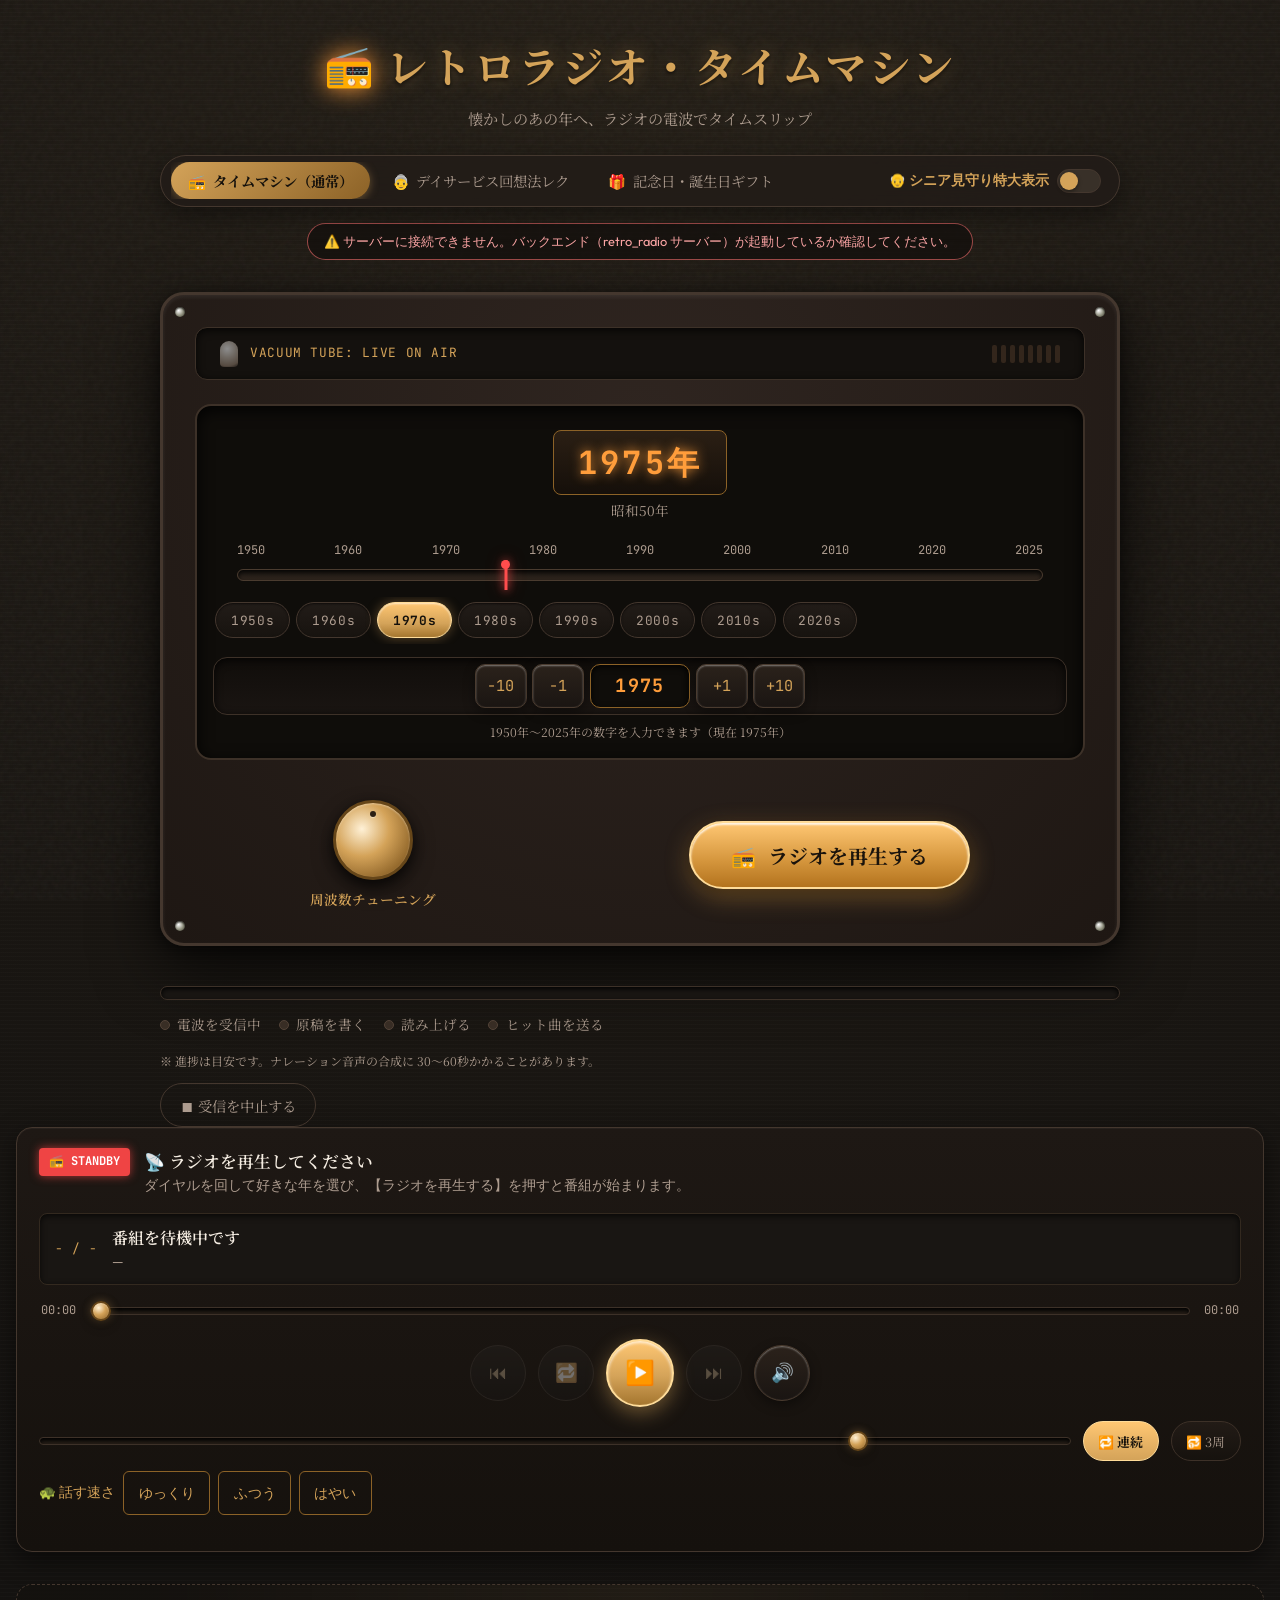
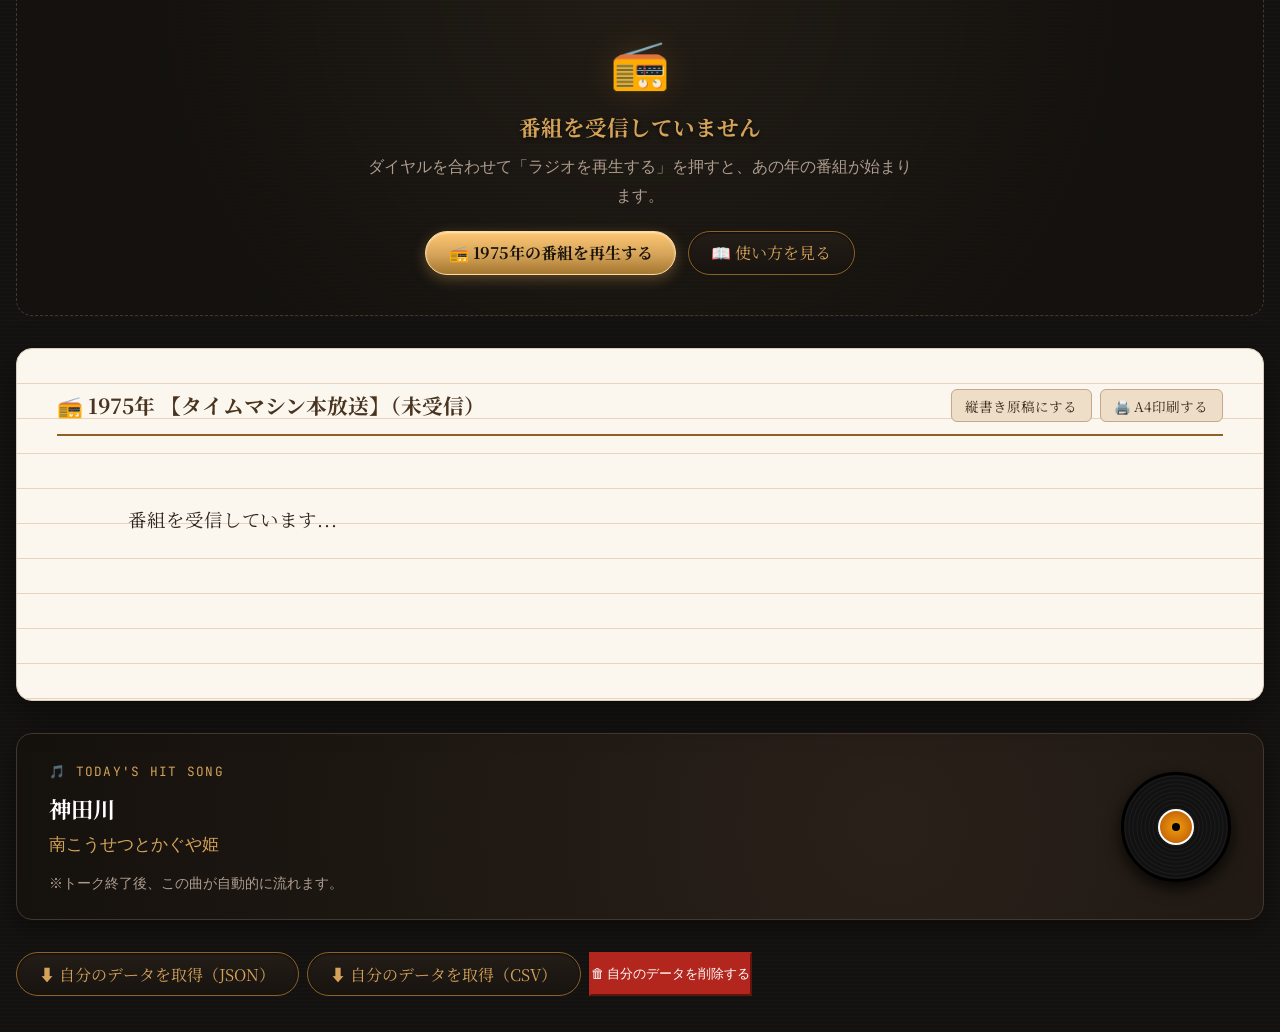
==== commit 8b9f0e16: "feat: major updates across the codebase - Infrastructure: CI/CD workflows, deployment configs, depen" ====
--- a/static/index.html
+++ b/static/index.html
@@ -55,17 +55,17 @@
 
             <!-- Top Controls (Mode Tabs & Senior Mode) -->
             <nav class="top-controls" aria-label="放送モードとアクセシビリティ">
-                <div class="mode-tabs" role="tablist">
+                <div class="mode-tabs" role="tablist" aria-label="放送モード">
                     <button type="button" class="mode-tab active" id="tabModeNormal" role="tab" aria-selected="true"
-                        data-mode="normal">
+                        aria-controls="modePanel" tabindex="0" data-mode="normal">
                         <span>📻</span> タイムマシン（通常）
                     </button>
                     <button type="button" class="mode-tab" id="tabModeCare" role="tab" aria-selected="false"
-                        data-mode="care_recreation">
+                        aria-controls="modePanel" tabindex="-1" data-mode="care_recreation">
                         <span>👵</span> デイサービス回想法レク
                     </button>
                     <button type="button" class="mode-tab" id="tabModeAnniversary" role="tab" aria-selected="false"
-                        data-mode="anniversary">
+                        aria-controls="modePanel" tabindex="-1" data-mode="anniversary">
                         <span>🎁</span> 記念日・誕生日ギフト
                     </button>
                 </div>
@@ -79,319 +79,387 @@
                 </div>
             </nav>
 
-            <!-- サーバー / API キー状態の表示（app.js が /health から更新） -->
+            <!-- サーバー / API キー / 認証状態の表示（app.js が /health から更新） -->
             <p class="service-status" id="serviceStatus" role="status">⏳ サーバー状態を確認しています…</p>
+
+            <!-- ログイン（認証が有効なときだけ app.js が表示する / auth_enforced が false なら隠したまま） -->
+            <form class="auth-panel" id="authPanel" hidden aria-labelledby="authPanelTitle">
+                <p class="auth-panel-title" id="authPanelTitle">🔒 ログインが必要です</p>
+                <div class="auth-panel-row">
+                    <label class="sr-only" for="authEmail">メールアドレス</label>
+                    <input type="email" id="authEmail" name="email" autocomplete="username" placeholder="メールアドレス"
+                        maxlength="254" />
+                    <label class="sr-only" for="authPassword">パスワード</label>
+                    <input type="password" id="authPassword" name="password" autocomplete="current-password"
+                        placeholder="パスワード" maxlength="128" />
+                    <button type="submit" class="btn-primary" id="btnAuthLogin">ログイン</button>
+                </div>
+                <p class="auth-panel-status" id="authStatus" role="status"></p>
+            </form>
         </header>
 
         <!-- Main Radio Cabinet -->
         <main id="mainContent" tabindex="-1">
-            <section class="radio-cabinet" aria-label="レトロラジオチューナー本体">
-                <!-- Decorative Screws -->
-                <div class="cabinet-screws screw-tl"></div>
-                <div class="cabinet-screws screw-tr"></div>
-                <div class="cabinet-screws screw-bl"></div>
-                <div class="cabinet-screws screw-br"></div>
-
-                <!-- Vacuum Tube & VU Meter Indicator -->
-                <div class="indicator-panel">
-                    <div class="tube-indicator">
-                        <div class="tube-bulb" id="tubeBulb" title="真空管インジケーター"></div>
-                        <span class="tube-status-text">VACUUM TUBE: LIVE ON AIR</span>
-                    </div>
-                    <div class="vu-meter-bar" id="vuMeter" title="オーディオレベルメーター">
-                        <div class="vu-segment active-green"></div>
-                        <div class="vu-segment active-green"></div>
-                        <div class="vu-segment active-green"></div>
-                        <div class="vu-segment active-amber"></div>
-                        <div class="vu-segment"></div>
-                        <div class="vu-segment"></div>
-                        <div class="vu-segment"></div>
-                        <div class="vu-segment"></div>
-                    </div>
-                </div>
-
-                <!-- Tuner Frequency Display & Dial -->
-                <div class="tuner-display">
-                    <div class="tuner-frequency-readout">
-                        <div class="current-year-badge" id="yearBadge">1975年</div>
-                        <span class="current-era-text" id="eraText">昭和50年</span>
-                    </div>
-
-                    <!-- Scale Rail -->
-                    <div class="scale-wrapper">
-                        <div class="tuner-scale-ticks">
-                            <span>1950</span>
-                            <span>1960</span>
-                            <span>1970</span>
-                            <span>1980</span>
-                            <span>1990</span>
-                            <span>2000</span>
-                            <span>2010</span>
-                            <span>2020</span>
-                            <span>2025</span>
-                        </div>
-                        <div class="tuner-track-rail" id="tunerRail" role="slider" aria-label="年代選択スライダー"
-                            aria-valuemin="1950" aria-valuemax="2025" aria-valuenow="1975" tabindex="0">
-                            <div class="tuner-needle" id="tunerNeedle" style="left: 33.3%;"></div>
-                        </div>
-                    </div>
-
-                    <!-- 年代チップ（1950s〜2020s / app.js が .active を付与） -->
-                    <div class="decade-chips" id="decadeChips" role="group" aria-label="年代から選ぶ">
-                        <button type="button" class="decade-chip" data-decade="1950">1950s</button>
-                        <button type="button" class="decade-chip" data-decade="1960">1960s</button>
-                        <button type="button" class="decade-chip" data-decade="1970">1970s</button>
-                        <button type="button" class="decade-chip" data-decade="1980">1980s</button>
-                        <button type="button" class="decade-chip" data-decade="1990">1990s</button>
-                        <button type="button" class="decade-chip" data-decade="2000">2000s</button>
-                        <button type="button" class="decade-chip" data-decade="2010">2010s</button>
-                        <button type="button" class="decade-chip" data-decade="2020">2020s</button>
-                    </div>
-
-                    <!-- 年ステッパ（年を1つずつ / 10ずつ微調整） -->
-                    <div class="year-stepper" id="yearStepper" role="group" aria-label="年の微調整">
-                        <button type="button" class="year-step-btn" id="btnYearMinus10" aria-label="10年前へ">−10</button>
-                        <button type="button" class="year-step-btn" id="btnYearMinus1" aria-label="1年前へ">−1</button>
-                        <label class="sr-only" for="yearInput">年を直接入力</label>
-                        <input type="text" id="yearInput" class="year-input" inputmode="numeric" autocomplete="off"
-                            maxlength="4" value="1975" aria-describedby="yearInputHint" />
-                        <button type="button" class="year-step-btn" id="btnYearPlus1" aria-label="1年後へ">+1</button>
-                        <button type="button" class="year-step-btn" id="btnYearPlus10" aria-label="10年後へ">+10</button>
-                    </div>
-                    <p class="year-input-hint" id="yearInputHint">1950年〜2025年の数字を入力できます</p>
-                </div>
-
-                <!-- Mode Specific Input Box: Care Recreation -->
-                <div class="mode-custom-box" id="careModeBox">
-                    <div class="form-row">
-                        <div class="form-field">
-                            <label for="careRecreationDate">📅 レクリエーション実施日（月日）</label>
-                            <input type="text" id="careRecreationDate" value="9-24" placeholder="例: 9-24（9月24日）">
-                        </div>
-                    </div>
-                </div>
-
-                <!-- Mode Specific Input Box: Anniversary -->
-                <div class="mode-custom-box" id="anniversaryModeBox">
-                    <div class="form-row">
-                        <div class="form-field">
-                            <label for="anniversaryDate">🎂 お祝いの生年月日・記念日 (YYYY-MM-DD)</label>
-                            <input type="text" id="anniversaryDate" value="1975-05-12" placeholder="例: 1975-05-12">
-                        </div>
-                        <div class="form-field">
-                            <label for="anniversaryName">👤 主役のお名前</label>
-                            <input type="text" id="anniversaryName" value="お父さん" placeholder="例: お母さん、山田太郎">
-                        </div>
-                    </div>
-                </div>
-
-                <!-- Cabinet Controls (Knob & Big Play Button) -->
-                <div class="cabinet-controls">
-                    <div class="knob-control-group">
-                        <div class="brass-knob" id="brassKnob" role="slider" aria-valuemin="1950" aria-valuemax="2025"
-                            aria-valuenow="1975" aria-label="年をダイヤルで微調整" title="マウスホイールまたはドラッグで微調整できます" tabindex="0">
-                            <div class="knob-indicator-dot"></div>
-                        </div>
-                        <span class="knob-label">周波数チューニング</span>
-                    </div>
-
-                    <button class="btn-play-radio" id="btnPlayRadio" type="button">
-                        <span>📻</span> ラジオを再生する
-                    </button>
-                </div>
-            </section>
+            <!-- モードタブ（role="tablist"）が制御する実体 -->
+            <div id="modePanel" role="tabpanel" aria-labelledby="tabModeNormal" tabindex="-1">
+                <section class="radio-cabinet" aria-label="レトロラジオチューナー本体">
+                    <!-- Decorative Screws -->
+                    <div class="cabinet-screws screw-tl"></div>
+                    <div class="cabinet-screws screw-tr"></div>
+                    <div class="cabinet-screws screw-bl"></div>
+                    <div class="cabinet-screws screw-br"></div>
+
+                    <!-- Vacuum Tube & VU Meter Indicator -->
+                    <div class="indicator-panel">
+                        <div class="tube-indicator">
+                            <div class="tube-bulb" id="tubeBulb" title="真空管インジケーター"></div>
+                            <span class="tube-status-text">VACUUM TUBE: LIVE ON AIR</span>
+                        </div>
+                        <div class="vu-meter-bar" id="vuMeter" title="オーディオレベルメーター">
+                            <div class="vu-segment active-green"></div>
+                            <div class="vu-segment active-green"></div>
+                            <div class="vu-segment active-green"></div>
+                            <div class="vu-segment active-amber"></div>
+                            <div class="vu-segment"></div>
+                            <div class="vu-segment"></div>
+                            <div class="vu-segment"></div>
+                            <div class="vu-segment"></div>
+                        </div>
+                    </div>
+
+                    <!-- Tuner Frequency Display & Dial -->
+                    <div class="tuner-display">
+                        <div class="tuner-frequency-readout">
+                            <div class="current-year-badge" id="yearBadge">1975年</div>
+                            <span class="current-era-text" id="eraText">昭和50年</span>
+                        </div>
+
+                        <!-- Scale Rail -->
+                        <div class="scale-wrapper">
+                            <div class="tuner-scale-ticks">
+                                <span>1950</span>
+                                <span>1960</span>
+                                <span>1970</span>
+                                <span>1980</span>
+                                <span>1990</span>
+                                <span>2000</span>
+                                <span>2010</span>
+                                <span>2020</span>
+                                <span>2025</span>
+                            </div>
+                            <div class="tuner-track-rail" id="tunerRail" role="slider" aria-label="年代選択スライダー"
+                                aria-valuemin="1950" aria-valuemax="2025" aria-valuenow="1975" tabindex="0">
+                                <div class="tuner-needle" id="tunerNeedle" style="left: 33.3%;"></div>
+                            </div>
+                        </div>
+
+                        <!-- 年代チップ（1950s〜2020s / app.js が .active を付与） -->
+                        <div class="decade-chips" id="decadeChips" role="group" aria-label="年代から選ぶ">
+                            <button type="button" class="decade-chip" data-decade="1950">1950s</button>
+                            <button type="button" class="decade-chip" data-decade="1960">1960s</button>
+                            <button type="button" class="decade-chip" data-decade="1970">1970s</button>
+                            <button type="button" class="decade-chip" data-decade="1980">1980s</button>
+                            <button type="button" class="decade-chip" data-decade="1990">1990s</button>
+                            <button type="button" class="decade-chip" data-decade="2000">2000s</button>
+                            <button type="button" class="decade-chip" data-decade="2010">2010s</button>
+                            <button type="button" class="decade-chip" data-decade="2020">2020s</button>
+                        </div>
+
+                        <!-- 年ステッパ（年を1つずつ / 10ずつ微調整） -->
+                        <div class="year-stepper" id="yearStepper" role="group" aria-label="年の微調整">
+                            <button type="button" class="year-step-btn" id="btnYearMinus10"
+                                aria-label="10年前へ">−10</button>
+                            <button type="button" class="year-step-btn" id="btnYearMinus1" aria-label="1年前へ">−1</button>
+                            <label class="sr-only" for="yearInput">年を直接入力</label>
+                            <input type="text" id="yearInput" class="year-input" inputmode="numeric" autocomplete="off"
+                                maxlength="4" value="1975" aria-describedby="yearInputHint" />
+                            <button type="button" class="year-step-btn" id="btnYearPlus1" aria-label="1年後へ">+1</button>
+                            <button type="button" class="year-step-btn" id="btnYearPlus10"
+                                aria-label="10年後へ">+10</button>
+                        </div>
+                        <p class="year-input-hint" id="yearInputHint">1950年〜2025年の数字を入力できます</p>
+                    </div>
+
+                    <!-- Mode Specific Input Box: Care Recreation -->
+                    <div class="mode-custom-box" id="careModeBox" role="tabpanel" aria-labelledby="tabModeCare" hidden
+                        tabindex="-1">
+                        <div class="form-row">
+                            <div class="form-field">
+                                <label for="careRecreationDate">📅 レクリエーション実施日（月日）</label>
+                                <input type="text" id="careRecreationDate" value="9-24" placeholder="例: 9-24（9月24日）">
+                            </div>
+                        </div>
+                    </div>
+
+                    <!-- Mode Specific Input Box: Anniversary -->
+                    <div class="mode-custom-box" id="anniversaryModeBox" role="tabpanel"
+                        aria-labelledby="tabModeAnniversary" hidden tabindex="-1">
+                        <div class="form-row">
+                            <div class="form-field">
+                                <label for="anniversaryDate">🎂 お祝いの生年月日・記念日 (YYYY-MM-DD)</label>
+                                <input type="text" id="anniversaryDate" value="1975-05-12" placeholder="例: 1975-05-12">
+                            </div>
+                            <div class="form-field">
+                                <label for="anniversaryName">👤 主役のお名前</label>
+                                <input type="text" id="anniversaryName" value="お父さん" placeholder="例: お母さん、山田太郎"
+                                    maxlength="64" aria-describedby="anniversaryNameHint">
+                                <p class="form-hint" id="anniversaryNameHint">本名ではなく、呼び方のニックネームをご入力ください（最大64文字）。</p>
+                            </div>
+                        </div>
+                    </div>
+
+                    <!-- Cabinet Controls (Knob & Big Play Button) -->
+                    <div class="cabinet-controls">
+                        <div class="knob-control-group">
+                            <div class="brass-knob" id="brassKnob" role="slider" aria-valuemin="1950"
+                                aria-valuemax="2025" aria-valuenow="1975" aria-label="年をダイヤルで微調整"
+                                title="マウスホイールまたはドラッグで微調整できます" tabindex="0">
+                                <div class="knob-indicator-dot"></div>
+                            </div>
+                            <span class="knob-label">周波数チューニング</span>
+                        </div>
+
+                        <button class="btn-play-radio" id="btnPlayRadio" type="button">
+                            <span>📻</span> ラジオを再生する
+                        </button>
+                    </div>
+                </section>
+            </div>
 
             <!-- Broadcast Output Section (Manuscript & Audio) -->
             <section class="broadcast-output" id="broadcastOutput" aria-label="放送内容と原稿">
 
-                <!-- 受信進捗パネル（番組生成中のみ表示。app.js が hidden を制御する） -->
-                <div class="generation-panel" id="generationPanel" hidden aria-live="polite">
+                <!-- 受信進捗パネル（番組生成中のみ表示。app.js が hidden を制御する）。
+                     aria-live はタイトル要素だけに置く。経過時間が 250ms ごとに
+                     書き換わるため、パネル全体を live region にすると
+                     スクリーンリーダーが毎秒読み上げてしまう。 -->
+                <div class="generation-panel" id="generationPanel" hidden>
                     <div class="generation-panel-head">
-                        <span class="generation-panel-title" id="generationPanelTitle">📡 電波を受信中…</span>
+                        <span class="generation-panel-title" id="generationPanelTitle" role="status"
+                            aria-live="polite">📡 電波を受信中…</span>
                         <span class="generation-elapsed" id="generationElapsed">0秒</span>
                     </div>
-                    <div class="progress-track" id="progressTrack" role="progressbar" aria-valuemin="0"
-                        aria-valuemax="100" aria-valuenow="0" aria-labelledby="generationPanelTitle">
-                        <div class="progress-fill" id="progressFill"></div>
-                    </div>
-                    <ol class="progress-steps" id="progressSteps">
-                        <li class="progress-step" data-step="connect" data-status="pending">
-                            <span class="progress-step-dot" aria-hidden="true"></span>
-                            <span class="progress-step-name">電波を受信中</span>
-                        </li>
-                        <li class="progress-step" data-step="script" data-status="pending">
-                            <span class="progress-step-dot" aria-hidden="true"></span>
-                            <span class="progress-step-name">原稿を書く</span>
-                        </li>
-                        <li class="progress-step" data-step="tts" data-status="pending">
-                            <span class="progress-step-dot" aria-hidden="true"></span>
-                            <span class="progress-step-name">読み上げる</span>
-                        </li>
-                        <li class="progress-step" data-step="song" data-status="pending">
-                            <span class="progress-step-dot" aria-hidden="true"></span>
-                            <span class="progress-step-name">ヒット曲を送る</span>
-                        </li>
-                    </ol>
-                    <p class="generation-note">※ 進捗は目安です。ナレーション音声の合成に 30〜60秒かかることがあります。</p>
-                    <button type="button" class="btn-cancel-generation" id="btnCancelGeneration">⏹ 受信を中止する</button>
-                </div>
-
-                <!-- Player Card（ラジオプレイヤーの再生コントロール） -->
-                <section class="player-card" id="playerCard" aria-label="ラジオプレイヤー">
-                    <div class="player-status">
-                        <span class="on-air-badge is-ended" id="onAirBadge" role="status"
-                            aria-label="待機中">📻 STANDBY</span>
-                        <div>
-                            <div class="stream-meta-title" id="streamStatusTitle">🎙️ ラジオ放送中（1975年）</div>
-                            <div class="stream-meta-desc" id="streamStatusDesc">ダイヤルを回して好きな年を選び、【ラジオを再生する】を押すと番組が始まります。
-                            </div>
-                        </div>
-                    </div>
-
-                    <div class="player-track">
-                        <span class="player-track-index" id="trackIndex">- / -</span>
-                        <div>
-                            <div class="player-track-title" id="trackTitle">番組を待機中です</div>
-                            <div class="player-track-artist" id="trackArtist">—</div>
-                            <div class="player-track-pass" id="trackPass" hidden></div>
-                        </div>
-                    </div>
-
-                    <div class="seek-row">
-                        <span class="seek-time" id="seekCurrent">0:00</span>
-                        <input type="range" class="seek-bar" id="seekBar" min="0" max="100" value="0" step="0.1"
-                            aria-label="再生位置" />
-                        <span class="seek-time" id="seekDuration">0:00</span>
-                    </div>
-
-                    <div class="player-controls">
-                        <button type="button" class="player-btn" id="btnPrevTrack" aria-label="前のトラックへ">⏮</button>
-                        <button type="button" class="player-btn" id="btnReplayTrack"
-                            aria-label="このトラックをもう一度">🔁</button>
-                        <button type="button" class="player-btn player-btn-primary" id="btnAudioAction"
-                            aria-label="一時停止・再生">⏸️</button>
-                        <button type="button" class="player-btn" id="btnNextTrack" aria-label="次のトラックへ">⏭</button>
-                        <button type="button" class="player-btn" id="btnMute" aria-label="ミュート切り替え"
-                            aria-pressed="false">🔊</button>
-                    </div>
-
-                    <div class="player-volume-row">
-                        <label class="sr-only" for="volumeControl">音量</label>
-                        <input type="range" class="volume-control" id="volumeControl" min="0" max="1" step="0.05"
-                            value="0.8" />
-                        <button type="button" class="player-btn-sm" id="btnLoop" aria-pressed="false">🔁 連続</button>
-                        <button type="button" class="player-btn-sm" id="btnRepeat" aria-pressed="false"
-                            aria-label="番組の周回数。押すと切り替わります。">🔂 3周</button>
-                    </div>
-
-                    <ol class="playlist-list" id="playlistList" aria-label="番組のトラック一覧"></ol>
-                </section>
-
-                <!-- 番組表（バックエンドの program_guide をそのまま表示する） -->
-                <section class="program-guide" id="programGuide" hidden aria-label="今日の番組表"></section>
-
-                <!-- 状態表示: バナー / 空状態 / エラー状態（app.js が hidden を制御する） -->
-                <div class="state-banner" id="stateBanner" hidden>
-                    <span class="state-banner-icon" id="stateBannerIcon" aria-hidden="true">ℹ️</span>
-                    <div class="state-banner-body">
-                        <p class="state-banner-title" id="stateBannerTitle"></p>
-                        <p class="state-banner-message" id="stateBannerMessage"></p>
-                    </div>
-                    <button type="button" class="state-banner-close" id="stateBannerClose"
-                        aria-label="メッセージを閉じる">✕</button>
-                </div>
-
-                <div class="empty-state" id="emptyState">
-                    <div class="empty-state-icon" aria-hidden="true">📻</div>
-                    <h2 class="empty-state-title" id="emptyStateTitle">番組を受信していません</h2>
-                    <p class="empty-state-desc" id="emptyStateDesc">ダイヤルを合わせて「ラジオを再生する」を押すと、あの年の番組が始まります。</p>
-                    <div class="empty-state-actions">
-                        <button type="button" class="btn-primary" id="btnEmptyPlay">📻 1975年の番組を再生する</button>
-                        <button type="button" class="btn-secondary" id="btnShowGuide">📖 使い方を見る</button>
-                    </div>
-                </div>
-
-                <div class="error-state" id="errorState" hidden role="alert">
-                    <div class="error-state-icon" id="errorStateIcon" aria-hidden="true">⚠️</div>
-                    <h2 class="error-state-title" id="errorStateTitle">放送できません</h2>
-                    <p class="error-state-message" id="errorStateMessage"></p>
-                    <div class="error-state-actions">
-                        <button type="button" class="btn-primary" id="btnRetry">🔄 もう一度試す</button>
-                        <button type="button" class="btn-secondary" id="btnToggleErrorDetail">技術的な詳細を見る</button>
-                    </div>
-                    <pre class="error-state-detail" id="errorStateDetail" hidden></pre>
-                </div>
-
-                <!-- Manuscript Paper (原稿用紙) -->
-                <article class="manuscript-card">
-                    <div class="manuscript-header">
-                        <h2 class="manuscript-title" id="manuscriptTitle">📻 1975年9月24日 【タイムマシン本放送】</h2>
-                        <div class="manuscript-actions">
-                            <button class="btn-toggle-writing" id="btnToggleWriting" type="button">縦書き原稿にする</button>
-                            <button class="btn-print-recreation" id="btnPrintRecreation" type="button">🖨️
-                                A4印刷する</button>
-                        </div>
-                    </div>
-                    <div class="manuscript-body" id="manuscriptBody">
-                        番組を受信しています...
-                    </div>
-                </article>
-
-                <!-- Music Vinyl Disk Card (今日の一曲) -->
-                <div class="music-vinyl-section">
-                    <div class="vinyl-meta-details">
-                        <span class="vinyl-badge">🎵 TODAY'S HIT SONG</span>
-                        <h3 class="song-main-title" id="songTitle">神田川</h3>
-                        <p class="song-artist-name" id="songArtist">南こうせつとかぐや姫</p>
-                        <p style="font-size: 0.85rem; color: var(--color-text-muted);">
-                            ※トーク終了後、この曲が自動的に流れます。
-                        </p>
-                    </div>
-                    <div class="vinyl-disk-wrapper">
-                        <div class="vinyl-disk" id="vinylDisk">
-                            <div class="vinyl-center-label"></div>
-                            <div class="vinyl-center-hole"></div>
-                        </div>
-                    </div>
-                </div>
-
-                <!-- Care Recreation Quiz Card (回想法レク用・問いかけ3選) -->
-                <div class="recreation-quiz-box" id="recreationQuizBox" style="display: none;">
-                    <div class="recreation-header">
-                        <h3 class="recreation-title">👵 【回想法レク用】あの頃を語り合う「思い出クイズ＆会話のタネ」</h3>
-                    </div>
-                    <div class="quiz-list" id="quizList">
-                        <!-- Populated by JS -->
-                    </div>
-                </div>
-
-            </section>
-        </main>
-
-        <!-- 使い方ガイド（ダイアログ） -->
-        <dialog class="guide-dialog" id="guideDialog" aria-labelledby="guideDialogTitle">
-            <h2 class="guide-dialog-title" id="guideDialogTitle">📖 レトロラジオ・タイムマシンの使い方</h2>
-            <ol class="guide-steps">
-                <li>
-                    <strong>① 年を選ぶ</strong>
-                    <p>年代チップ・ダイヤル・年ステッパのどれからでも好きな年を選べます。</p>
-                </li>
-                <li>
-                    <strong>② モードを選ぶ</strong>
-                    <p>「タイムマシン」「デイサービス回想法」「記念日ギフト」から用途に合わせます。</p>
-                </li>
-                <li>
-                    <strong>③ 再生する</strong>
-                    <p>30〜60秒ほど待つと、あの年の番組が始まります。オープニング曲が流れ、
-                        司会の原稿とヒット曲が交互に放送され、そのまま数周します。</p>
-                </li>
-                <li>
-                    <strong>④ 繰り返し回数を調整する</strong>
-                    <p>【🔁 連続】で繰り返しの ON / OFF、【🔂 n周】で周回数を 1〜5 回に変えられます。</p>
-                </li>
-            </ol>
-            <button type="button" class="btn-primary" id="btnGuideClose">閉じる</button>
-        </dialog>
+                    <!-- 提案④: 「完了まで約 X 分」の表示は estimated_ms から算出した残り時間。
+                         実測との差が 5 秒以上開いたら driftNote に 1 行だけ出す
+                        （ライブ領域ではないためスクリーンリーダーの連読は起きない）。 -->
+                    <div class="generation-panel-head">
+                        <span class="generation-remaining" id="generationRemaining">のこり約 —</span>
+                    </div>
+                    <p class="generation-drift-note" id="generationDriftNote" hidden>※ 予想より長くなっています</p>
+                </div>
+                <div class="progress-track" id="progressTrack" role="progressbar" aria-valuemin="0" aria-valuemax="100"
+                    aria-valuenow="0" aria-labelledby="generationPanelTitle">
+                    <div class="progress-fill" id="progressFill"></div>
+                </div>
+                <ol class="progress-steps" id="progressSteps">
+                    <li class="progress-step" data-step="connect" data-status="pending">
+                        <span class="progress-step-dot" aria-hidden="true"></span>
+                        <span class="progress-step-name">電波を受信中</span>
+                    </li>
+                    <li class="progress-step" data-step="script" data-status="pending">
+                        <span class="progress-step-dot" aria-hidden="true"></span>
+                        <span class="progress-step-name">原稿を書く</span>
+                    </li>
+                    <li class="progress-step" data-step="tts" data-status="pending">
+                        <span class="progress-step-dot" aria-hidden="true"></span>
+                        <span class="progress-step-name">読み上げる</span>
+                    </li>
+                    <li class="progress-step" data-step="song" data-status="pending">
+                        <span class="progress-step-dot" aria-hidden="true"></span>
+                        <span class="progress-step-name">ヒット曲を送る</span>
+                    </li>
+                </ol>
+                <p class="generation-note">※ 進捗は目安です。ナレーション音声の合成に 30〜60秒かかることがあります。</p>
+                <button type="button" class="btn-cancel-generation" id="btnCancelGeneration">⏹ 受信を中止する</button>
+    </div>
+
+    <!-- Player Card（ラジオプレイヤーの再生コントロール） -->
+    <section class="player-card" id="playerCard" aria-label="ラジオプレイヤー">
+        <div class="player-status">
+            <span class="on-air-badge is-ended" id="onAirBadge" role="status" aria-label="待機中">📻
+                STANDBY</span>
+            <div>
+                <div class="stream-meta-title" id="streamStatusTitle">🎙️ ラジオ放送中（1975年）</div>
+                <div class="stream-meta-desc" id="streamStatusDesc">ダイヤルを回して好きな年を選び、【ラジオを再生する】を押すと番組が始まります。
+                </div>
+            </div>
+        </div>
+
+        <div class="player-track">
+            <span class="player-track-index" id="trackIndex">- / -</span>
+            <div>
+                <div class="player-track-title" id="trackTitle">番組を待機中です</div>
+                <div class="player-track-artist" id="trackArtist">—</div>
+                <div class="player-track-pass" id="trackPass" hidden></div>
+            </div>
+        </div>
+
+        <div class="seek-row">
+            <span class="seek-time" id="seekCurrent">0:00</span>
+            <input type="range" class="seek-bar" id="seekBar" min="0" max="100" value="0" step="0.1"
+                aria-label="再生位置" />
+            <span class="seek-time" id="seekDuration">0:00</span>
+        </div>
+
+        <div class="player-controls">
+            <button type="button" class="player-btn" id="btnPrevTrack" aria-label="前のトラックへ">⏮</button>
+            <button type="button" class="player-btn" id="btnReplayTrack" aria-label="このトラックをもう一度">🔁</button>
+            <button type="button" class="player-btn player-btn-primary" id="btnAudioAction"
+                aria-label="一時停止・再生">⏸️</button>
+            <button type="button" class="player-btn" id="btnNextTrack" aria-label="次のトラックへ">⏭</button>
+            <button type="button" class="player-btn" id="btnMute" aria-label="ミュート切り替え" aria-pressed="false">🔊</button>
+        </div>
+
+        <div class="player-volume-row">
+            <label class="sr-only" for="volumeControl">音量</label>
+            <input type="range" class="volume-control" id="volumeControl" min="0" max="1" step="0.05" value="0.8" />
+            <button type="button" class="player-btn-sm" id="btnLoop" aria-pressed="false">🔁 連続</button>
+            <button type="button" class="player-btn-sm" id="btnRepeat" aria-pressed="false"
+                aria-label="番組の周回数。押すと切り替わります。">🔂 3周</button>
+        </div>
+
+        <!-- 聞き取り支援（提案③-2）: 話速を 3 段階で切り替える。
+                         クライアント側 playbackRate（追加の HTTP 呼び出しゼロ）。
+                         既定は 1.0x。施設側 A/B で既定を変えられる。 -->
+        <div class="playback-speed-row" id="playbackSpeedRow" role="group" aria-label="読み上げの速さ">
+            <span class="playback-speed-label">🐢 話す速さ</span>
+            <button type="button" class="playback-speed-btn" data-rate="0.9" aria-pressed="false">ゆっくり</button>
+            <button type="button" class="playback-speed-btn" data-rate="1" aria-pressed="true">ふつう</button>
+            <button type="button" class="playback-speed-btn" data-rate="1.15" aria-pressed="false">はやい</button>
+        </div>
+
+        <ol class="playlist-list" id="playlistList" aria-label="番組のトラック一覧"></ol>
+    </section>
+
+    <!-- 番組表（バックエンドの program_guide をそのまま表示する） -->
+    <section class="program-guide" id="programGuide" hidden aria-label="今日の番組表"></section>
+
+    <!-- 状態表示: バナー / 空状態 / エラー状態（app.js が hidden を制御する） -->
+    <div class="state-banner" id="stateBanner" hidden>
+        <span class="state-banner-icon" id="stateBannerIcon" aria-hidden="true">ℹ️</span>
+        <div class="state-banner-body">
+            <p class="state-banner-title" id="stateBannerTitle"></p>
+            <p class="state-banner-message" id="stateBannerMessage"></p>
+        </div>
+        <button type="button" class="state-banner-close" id="stateBannerClose" aria-label="メッセージを閉じる">✕</button>
+    </div>
+
+    <div class="empty-state" id="emptyState">
+        <div class="empty-state-icon" aria-hidden="true">📻</div>
+        <h2 class="empty-state-title" id="emptyStateTitle">番組を受信していません</h2>
+        <p class="empty-state-desc" id="emptyStateDesc">ダイヤルを合わせて「ラジオを再生する」を押すと、あの年の番組が始まります。</p>
+        <div class="empty-state-actions">
+            <button type="button" class="btn-primary" id="btnEmptyPlay">📻 1975年の番組を再生する</button>
+            <button type="button" class="btn-secondary" id="btnShowGuide">📖 使い方を見る</button>
+        </div>
+    </div>
+
+    <div class="error-state" id="errorState" hidden role="alert">
+        <div class="error-state-icon" id="errorStateIcon" aria-hidden="true">⚠️</div>
+        <h2 class="error-state-title" id="errorStateTitle">放送できません</h2>
+        <p class="error-state-message" id="errorStateMessage"></p>
+        <div class="error-state-actions">
+            <button type="button" class="btn-primary" id="btnRetry">🔄 もう一度試す</button>
+            <button type="button" class="btn-secondary" id="btnToggleErrorDetail">技術的な詳細を見る</button>
+        </div>
+        <pre class="error-state-detail" id="errorStateDetail" hidden></pre>
+    </div>
+
+    <!-- Manuscript Paper (原稿用紙) -->
+    <article class="manuscript-card">
+        <div class="manuscript-header">
+            <h2 class="manuscript-title" id="manuscriptTitle">📻 1975年9月24日 【タイムマシン本放送】</h2>
+            <div class="manuscript-actions">
+                <button class="btn-toggle-writing" id="btnToggleWriting" type="button">縦書き原稿にする</button>
+                <button class="btn-print-recreation" id="btnPrintRecreation" type="button">🖨️
+                    A4印刷する</button>
+            </div>
+        </div>
+        <div class="manuscript-body" id="manuscriptBody">
+            番組を受信しています...
+        </div>
+    </article>
+
+    <!-- Music Vinyl Disk Card (今日の一曲) -->
+    <div class="music-vinyl-section">
+        <div class="vinyl-meta-details">
+            <span class="vinyl-badge">🎵 TODAY'S HIT SONG</span>
+            <h3 class="song-main-title" id="songTitle">神田川</h3>
+            <p class="song-artist-name" id="songArtist">南こうせつとかぐや姫</p>
+            <p style="font-size: 0.85rem; color: var(--color-text-muted);">
+                ※トーク終了後、この曲が自動的に流れます。
+            </p>
+        </div>
+        <div class="vinyl-disk-wrapper">
+            <div class="vinyl-disk" id="vinylDisk">
+                <div class="vinyl-center-label"></div>
+                <div class="vinyl-center-hole"></div>
+            </div>
+        </div>
+    </div>
+
+    <!-- Care Recreation Quiz Card (回想法レク用・問いかけ3選) -->
+    <div class="recreation-quiz-box" id="recreationQuizBox" style="display: none;">
+        <div class="recreation-header">
+            <h3 class="recreation-title">👵 【回想法レク用】あの頃を語り合う「思い出クイズ＆会話のタネ」</h3>
+        </div>
+        <div class="quiz-list" id="quizList">
+            <!-- Populated by JS -->
+        </div>
+    </div>
+
+    </section>
+    </main>
+
+    <!-- 使い方ガイド（ダイアログ） -->
+    <dialog class="guide-dialog" id="guideDialog" aria-labelledby="guideDialogTitle">
+        <h2 class="guide-dialog-title" id="guideDialogTitle">📖 レトロラジオ・タイムマシンの使い方</h2>
+        <ol class="guide-steps">
+            <li>
+                <strong>① 年を選ぶ</strong>
+                <p>年代チップ・ダイヤル・年ステッパのどれからでも好きな年を選べます。</p>
+            </li>
+            <li>
+                <strong>② モードを選ぶ</strong>
+                <p>「タイムマシン」「デイサービス回想法」「記念日ギフト」から用途に合わせます。</p>
+            </li>
+            <li>
+                <strong>③ 再生する</strong>
+                <p>30〜60秒ほど待つと、あの年の番組が始まります。オープニング曲が流れ、
+                    司会の原稿とヒット曲が交互に放送され、そのまま数周します。</p>
+            </li>
+            <li>
+                <strong>④ 繰り返し回数を調整する</strong>
+                <p>【🔁 連続】で繰り返しの ON / OFF、【🔂 n周】で周回数を 1〜5 回に変えられます。</p>
+            </li>
+        </ol>
+        <button type="button" class="btn-primary" id="btnGuideClose">閉じる</button>
+    </dialog>
+
+    <!-- 提案⑧-4: 同意取得の導線（1 ページの利用規約と同意）。
+         個人データを取り込む前に、対象を明示する。app.js が hidden を制御する。 -->
+    <dialog class="consent-dialog" id="consentDialog" aria-labelledby="consentDialogTitle">
+        <h2 class="consent-dialog-title" id="consentDialogTitle">📋 利用規約と同意</h2>
+        <div class="consent-terms-body" id="consentTermsBody" tabindex="0">
+            <!-- 規約本文は app.js が GET /api/terms から textContent で描画する -->
+        </div>
+        <p class="consent-note">※ 同意しない場合も、番組を聞くこと自体はできます（生成の記録だけが残ります）。</p>
+        <div class="consent-actions">
+            <button type="button" class="btn-primary" id="btnConsentAccept">同意する</button>
+            <button type="button" class="btn-secondary" id="btnConsentDecline">同意しない</button>
+            <button type="button" class="btn-secondary" id="btnConsentClose">閉じる</button>
+        </div>
+        <p class="consent-status" id="consentStatus" role="status" aria-live="polite"></p>
+    </dialog>
+
+    <!-- 提案⑧-3: 開示・削除（データの取得と削除）。
+         GET /api/me/export（CSV / JSON）と DELETE /api/me に接続する。 -->
+    <div class="privacy-actions" id="privacyActions">
+        <button type="button" class="btn-secondary" id="btnExportDataJson">⬇ 自分のデータを取得（JSON）</button>
+        <button type="button" class="btn-secondary" id="btnExportDataCsv">⬇ 自分のデータを取得（CSV）</button>
+        <button type="button" class="btn-danger" id="btnDeleteData">🗑 自分のデータを削除する</button>
+    </div>
+    <p class="privacy-status" id="privacyStatus" role="status" aria-live="polite"></p>
     </div>
 
     <!-- Application Script -->
--- a/static/app.css
+++ b/static/app.css
@@ -1536,6 +1536,26 @@
     background: linear-gradient(180deg, #ffd38c 0%, #e0a348 100%);
 }
 
+/* 押せないコントロール（先頭/末尾の前後、番組未受信など）
+   app.js は [disabled] 属性に加えて .disabled クラスを付けるが、
+   CSS 定義が無かったため「無効なのに完全に生きているように見えていた」。 */
+.player-btn.disabled,
+.player-btn:disabled,
+.player-btn[aria-disabled="true"] {
+    opacity: 0.4;
+    cursor: not-allowed;
+    filter: grayscale(0.6);
+    box-shadow: none;
+}
+
+.player-btn.disabled:hover,
+.player-btn:disabled:hover,
+.player-btn[aria-disabled="true"]:hover {
+    color: var(--color-brass-primary);
+    background: linear-gradient(180deg, #2b221b 0%, #1a1512 100%);
+    transform: none;
+}
+
 .player-volume-row {
     display: flex;
     align-items: center;
@@ -1840,6 +1860,38 @@
 
 .quiz-answer-content.show {
     display: block;
+}
+
+/* 聞き取り支援（提案③-2）: 話速 3 段階ボタン */
+.playback-speed-row {
+    display: flex;
+    align-items: center;
+    gap: 0.5rem;
+    margin-top: 0.6rem;
+    flex-wrap: wrap;
+}
+
+.playback-speed-label {
+    font-size: 0.85rem;
+    color: var(--color-brass-primary);
+}
+
+.playback-speed-btn {
+    min-height: var(--touch-target-min);
+    min-width: var(--touch-target-min);
+    padding: 0.4rem 0.9rem;
+    font-size: 0.9rem;
+    border: 1px solid var(--color-brass-dark);
+    border-radius: 6px;
+    background: transparent;
+    color: var(--color-brass-primary);
+    cursor: pointer;
+}
+
+.playback-speed-btn.active {
+    background: var(--color-brass-primary);
+    color: #221c18;
+    font-weight: 700;
 }
 
 /* ==========================================================================
@@ -2092,6 +2144,67 @@
 .service-status.error {
     border-color: rgba(248, 113, 113, 0.6);
     color: #fca5a5;
+}
+
+/* ログイン枠（認証が有効なときだけ app.js が hidden を外す。
+   認証が不要サーバーでは出さない = 運用を乱さない） */
+.auth-panel {
+    display: flex;
+    flex-direction: column;
+    gap: 0.4rem;
+    margin-top: 0.75rem;
+    padding: 0.75rem 1rem;
+    border: 1px solid var(--color-cabinet-border);
+    border-radius: 8px;
+    background: rgba(20, 17, 14, 0.85);
+    text-align: left;
+}
+
+.auth-panel[hidden] {
+    display: none;
+}
+
+.auth-panel-title {
+    margin: 0;
+    color: var(--color-text-muted);
+    font-size: 0.85rem;
+    font-family: var(--font-sans);
+}
+
+.auth-panel-row {
+    display: flex;
+    flex-wrap: wrap;
+    gap: 0.5rem;
+    align-items: center;
+}
+
+.auth-panel-row input {
+    flex: 1 1 12rem;
+    min-width: 0;
+    padding: 0.45rem 0.6rem;
+    border: 1px solid var(--color-cabinet-border);
+    border-radius: 6px;
+    background: #17130f;
+    color: var(--color-text, #f5efe6);
+    font-size: 0.9rem;
+    font-family: var(--font-sans);
+}
+
+.auth-panel-status {
+    margin: 0;
+    min-height: 1.1em;
+    color: var(--color-text-muted);
+    font-size: 0.78rem;
+    font-family: var(--font-sans);
+}
+
+/* 入力欄の補足（例: ニックネームの注意） */
+.form-hint {
+    margin: 0.25rem 0 0;
+    color: var(--color-text-muted);
+    font-size: 0.75rem;
+    font-family: var(--font-sans);
+    line-height: 1.4;
 }
 
 /* 真空管: 消灯 / 受信中の明滅 */
@@ -2935,11 +3048,93 @@
     background: rgba(212, 115, 0, 0.22);
 }
 
+/* --- 提案④: 残り時間とドリフト警告 ----------------------------------- */
+.generation-remaining {
+    font-family: var(--font-serif);
+    font-size: var(--font-size-sm);
+    font-weight: 600;
+    color: var(--color-text);
+}
+
+.generation-drift-note {
+    margin: 4px 0 0;
+    font-size: var(--font-size-xs);
+    color: #a05a00;
+}
+
+/* --- 提案⑧: 同意ダイアログと開示・削除 -------------------------------- */
+.consent-dialog {
+    max-width: 560px;
+    padding: 20px 24px;
+    border: 1px solid var(--color-border, #ccc);
+    border-radius: 8px;
+}
+
+.consent-dialog-title {
+    margin: 0 0 12px;
+    font-family: var(--font-serif);
+    font-size: var(--font-size-lg);
+    color: var(--color-text);
+}
+
+.consent-terms-body {
+    max-height: 240px;
+    overflow-y: auto;
+    white-space: pre-wrap;
+    font-size: var(--font-size-sm);
+    color: var(--color-text);
+}
+
+.consent-note {
+    font-size: var(--font-size-xs);
+    color: var(--color-text-muted);
+}
+
+.consent-actions {
+    display: flex;
+    gap: 8px;
+    flex-wrap: wrap;
+    margin-top: 12px;
+}
+
+.consent-status {
+    margin: 8px 0 0;
+    font-size: var(--font-size-xs);
+    color: var(--color-text-muted);
+}
+
+.privacy-actions {
+    display: flex;
+    gap: 8px;
+    flex-wrap: wrap;
+    margin-top: 16px;
+}
+
+.privacy-status {
+    margin: 4px 0 0;
+    font-size: var(--font-size-xs);
+    color: var(--color-text-muted);
+}
+
+.btn-danger {
+    color: #fff;
+    background: #b3261e;
+    border-color: #b3261e;
+}
+
+.btn-danger:hover,
+.btn-danger:focus-visible {
+    background: #8c1d16;
+}
+
 /* --- 印刷: 番組表と周回区切りは残し、状態バッジは落とす ------------- */
 @media print {
+
     .on-air-badge,
     .playlist-pass-divider,
-    .program-guide {
+    .program-guide,
+    .privacy-actions,
+    .privacy-status {
         display: none !important;
     }
-}
+}
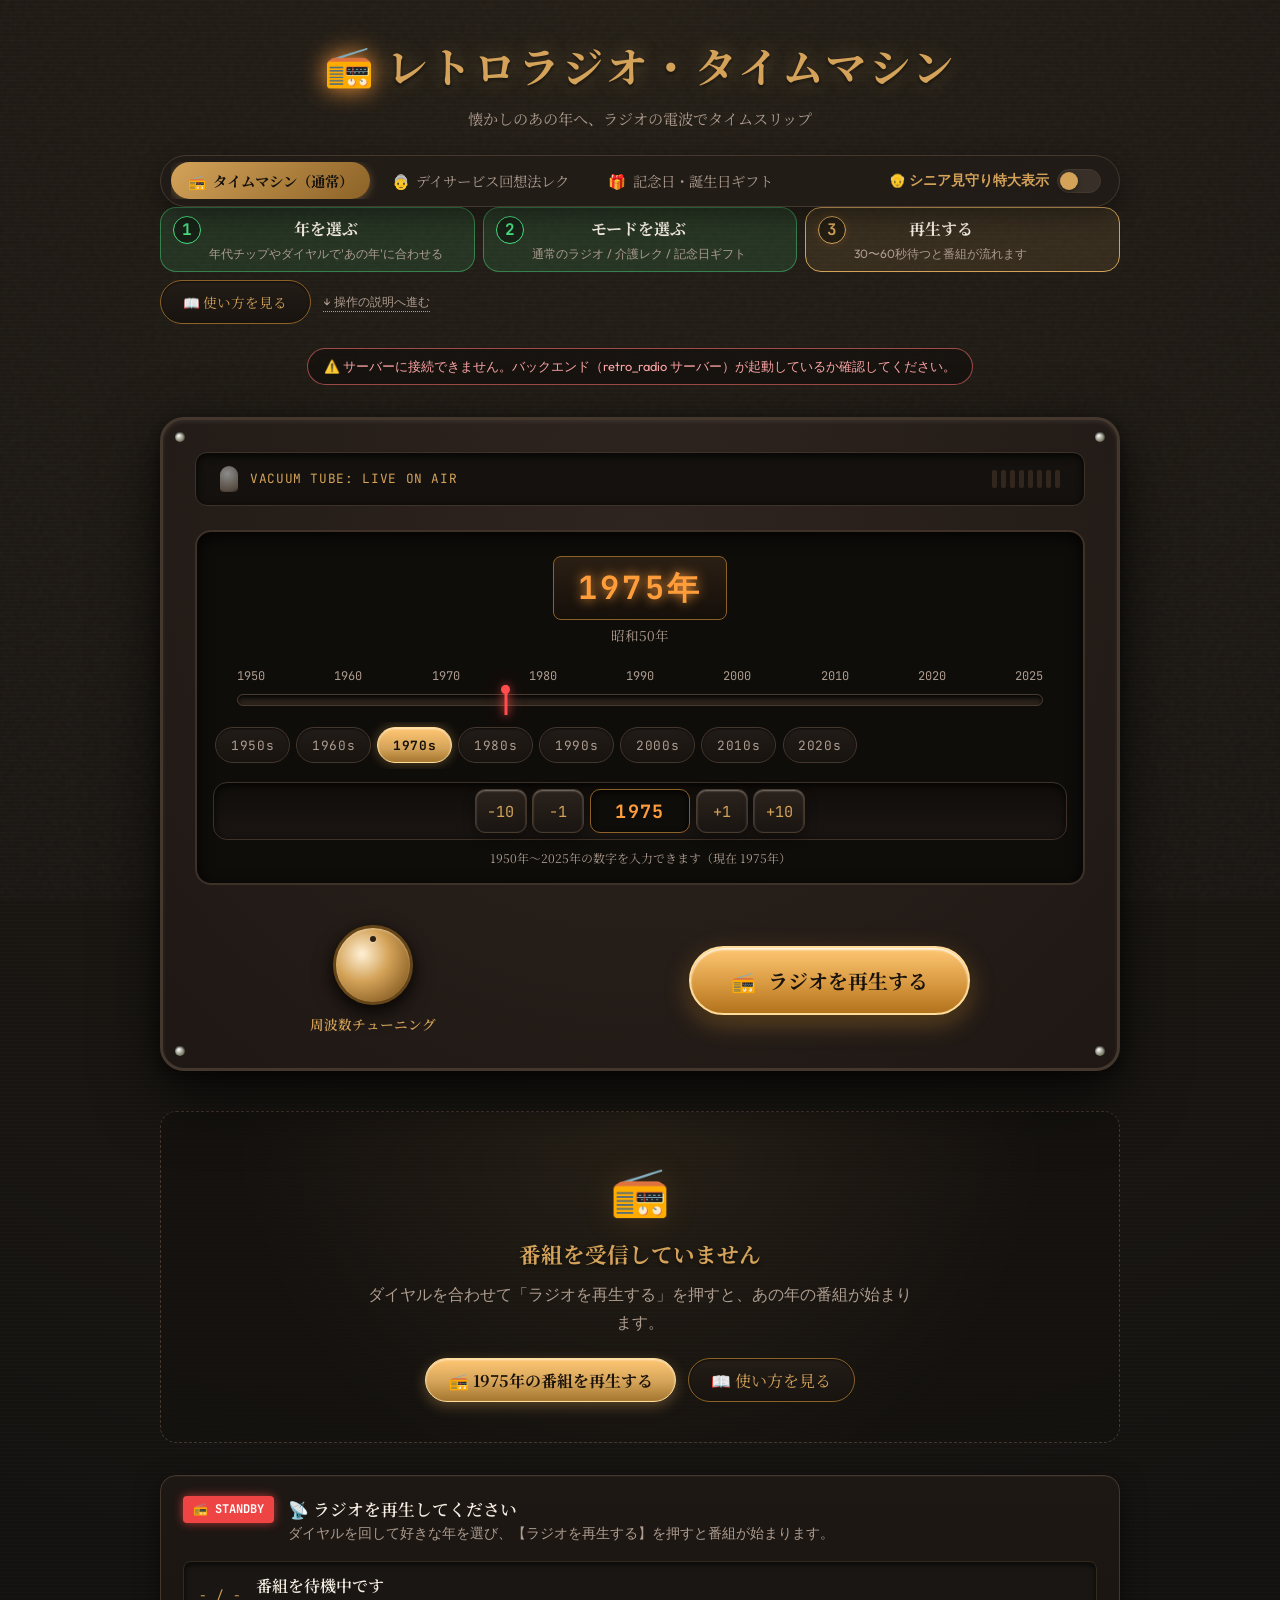
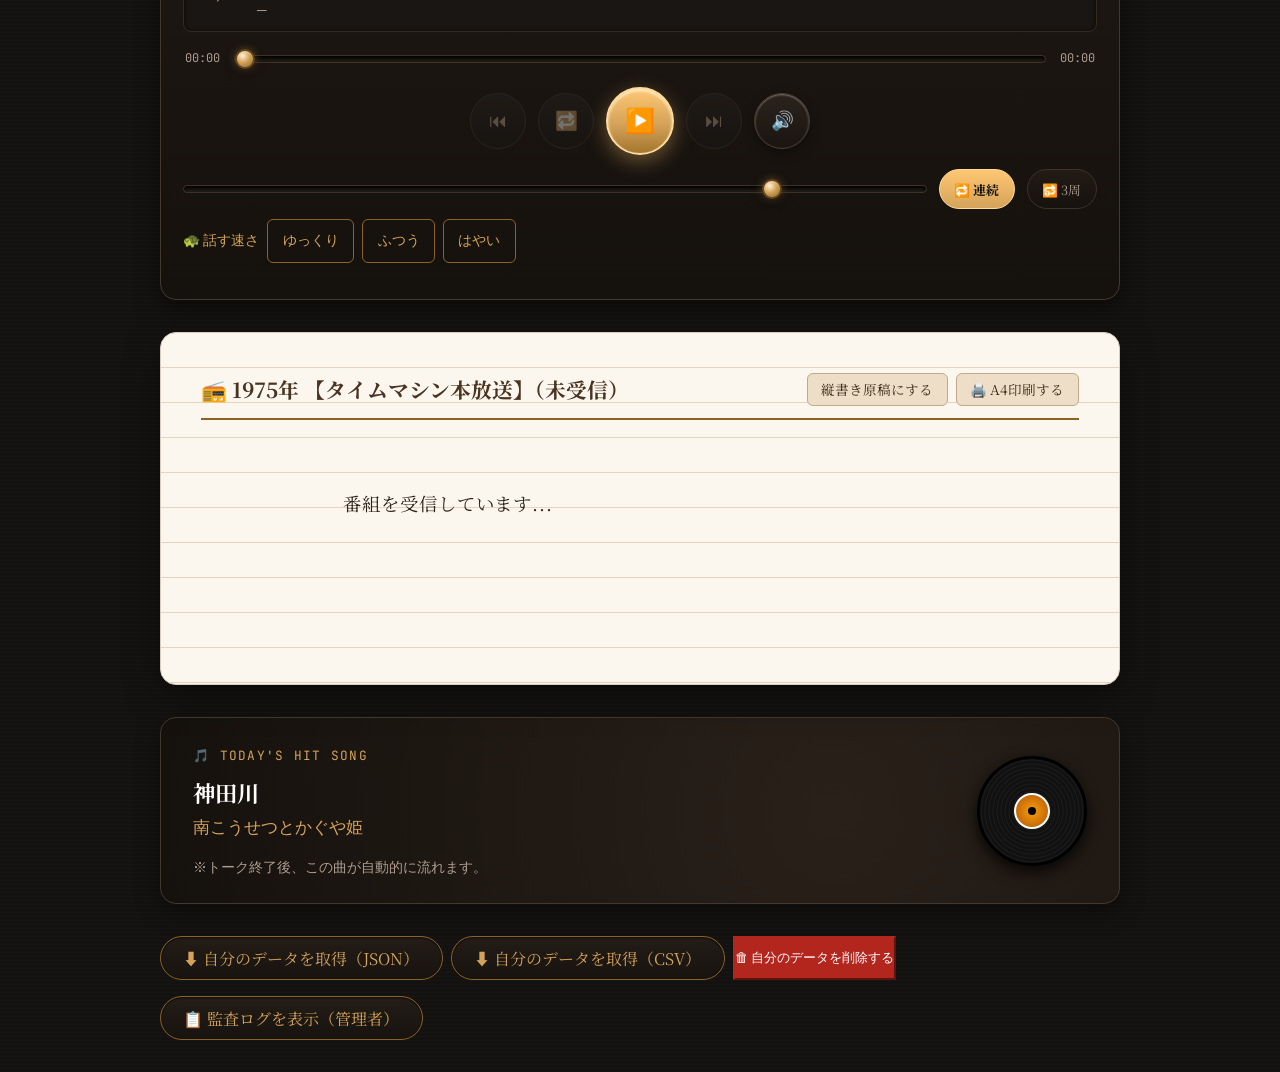
==== commit eca1eb0d: "feat: 認証ハードニング・DB スキーマ必須化・README の作り直し 認証 - MIN_SECRET_KEY_LENGTH=32 を導入し、短い署名鍵を拒否 - ConfigurationEr" ====
--- a/static/index.html
+++ b/static/index.html
@@ -80,6 +80,36 @@
             </nav>
 
             <!-- サーバー / API キー / 認証状態の表示（app.js が /health から更新） -->
+            <!-- 3ステップの進行状況（app.js が .is-current / .is-done を切り替える）。
+                 画面上の操作が「3ステップ」で完結することを最初に示す。 -->
+            <ol class="flow-steps" id="flowSteps" aria-label="使い方 3ステップ">
+                <li class="flow-step is-current" data-step="1">
+                    <span class="flow-step-num">1</span>
+                    <span class="flow-step-body">
+                        <span class="flow-step-title">年を選ぶ</span>
+                        <span class="flow-step-desc">年代チップやダイヤルで'あの年'に合わせる</span>
+                    </span>
+                </li>
+                <li class="flow-step" data-step="2">
+                    <span class="flow-step-num">2</span>
+                    <span class="flow-step-body">
+                        <span class="flow-step-title">モードを選ぶ</span>
+                        <span class="flow-step-desc">通常のラジオ / 介護レク / 記念日ギフト</span>
+                    </span>
+                </li>
+                <li class="flow-step" data-step="3">
+                    <span class="flow-step-num">3</span>
+                    <span class="flow-step-body">
+                        <span class="flow-step-title">再生する</span>
+                        <span class="flow-step-desc">30〜60秒待つと番組が流れます</span>
+                    </span>
+                </li>
+            </ol>
+            <div class="guide-launch-row">
+                <button type="button" class="btn-secondary btn-guide-launch" id="btnGuideLaunch">📖 使い方を見る</button>
+                <a class="guide-launch-link" href="#mainContent">↓ 操作の説明へ進む</a>
+            </div>
+
             <p class="service-status" id="serviceStatus" role="status">⏳ サーバー状態を確認しています…</p>
 
             <!-- ログイン（認証が有効なときだけ app.js が表示する / auth_enforced が false なら隠したまま） -->
@@ -246,220 +276,260 @@
                         <span class="generation-remaining" id="generationRemaining">のこり約 —</span>
                     </div>
                     <p class="generation-drift-note" id="generationDriftNote" hidden>※ 予想より長くなっています</p>
-                </div>
-                <div class="progress-track" id="progressTrack" role="progressbar" aria-valuemin="0" aria-valuemax="100"
-                    aria-valuenow="0" aria-labelledby="generationPanelTitle">
-                    <div class="progress-fill" id="progressFill"></div>
-                </div>
-                <ol class="progress-steps" id="progressSteps">
-                    <li class="progress-step" data-step="connect" data-status="pending">
-                        <span class="progress-step-dot" aria-hidden="true"></span>
-                        <span class="progress-step-name">電波を受信中</span>
-                    </li>
-                    <li class="progress-step" data-step="script" data-status="pending">
-                        <span class="progress-step-dot" aria-hidden="true"></span>
-                        <span class="progress-step-name">原稿を書く</span>
-                    </li>
-                    <li class="progress-step" data-step="tts" data-status="pending">
-                        <span class="progress-step-dot" aria-hidden="true"></span>
-                        <span class="progress-step-name">読み上げる</span>
-                    </li>
-                    <li class="progress-step" data-step="song" data-status="pending">
-                        <span class="progress-step-dot" aria-hidden="true"></span>
-                        <span class="progress-step-name">ヒット曲を送る</span>
-                    </li>
-                </ol>
-                <p class="generation-note">※ 進捗は目安です。ナレーション音声の合成に 30〜60秒かかることがあります。</p>
-                <button type="button" class="btn-cancel-generation" id="btnCancelGeneration">⏹ 受信を中止する</button>
-    </div>
-
-    <!-- Player Card（ラジオプレイヤーの再生コントロール） -->
-    <section class="player-card" id="playerCard" aria-label="ラジオプレイヤー">
-        <div class="player-status">
-            <span class="on-air-badge is-ended" id="onAirBadge" role="status" aria-label="待機中">📻
-                STANDBY</span>
-            <div>
-                <div class="stream-meta-title" id="streamStatusTitle">🎙️ ラジオ放送中（1975年）</div>
-                <div class="stream-meta-desc" id="streamStatusDesc">ダイヤルを回して好きな年を選び、【ラジオを再生する】を押すと番組が始まります。
-                </div>
-            </div>
-        </div>
-
-        <div class="player-track">
-            <span class="player-track-index" id="trackIndex">- / -</span>
-            <div>
-                <div class="player-track-title" id="trackTitle">番組を待機中です</div>
-                <div class="player-track-artist" id="trackArtist">—</div>
-                <div class="player-track-pass" id="trackPass" hidden></div>
-            </div>
-        </div>
-
-        <div class="seek-row">
-            <span class="seek-time" id="seekCurrent">0:00</span>
-            <input type="range" class="seek-bar" id="seekBar" min="0" max="100" value="0" step="0.1"
-                aria-label="再生位置" />
-            <span class="seek-time" id="seekDuration">0:00</span>
-        </div>
-
-        <div class="player-controls">
-            <button type="button" class="player-btn" id="btnPrevTrack" aria-label="前のトラックへ">⏮</button>
-            <button type="button" class="player-btn" id="btnReplayTrack" aria-label="このトラックをもう一度">🔁</button>
-            <button type="button" class="player-btn player-btn-primary" id="btnAudioAction"
-                aria-label="一時停止・再生">⏸️</button>
-            <button type="button" class="player-btn" id="btnNextTrack" aria-label="次のトラックへ">⏭</button>
-            <button type="button" class="player-btn" id="btnMute" aria-label="ミュート切り替え" aria-pressed="false">🔊</button>
-        </div>
-
-        <div class="player-volume-row">
-            <label class="sr-only" for="volumeControl">音量</label>
-            <input type="range" class="volume-control" id="volumeControl" min="0" max="1" step="0.05" value="0.8" />
-            <button type="button" class="player-btn-sm" id="btnLoop" aria-pressed="false">🔁 連続</button>
-            <button type="button" class="player-btn-sm" id="btnRepeat" aria-pressed="false"
-                aria-label="番組の周回数。押すと切り替わります。">🔂 3周</button>
-        </div>
-
-        <!-- 聞き取り支援（提案③-2）: 話速を 3 段階で切り替える。
+                    <!-- 進捗バー・4ステップ・中止ボタンは「受信中」にしか意味を持たないので
+                         #generationPanel（app.js が hidden を制御）の中へ一本化する。
+                         ここで外に出すと、待機中も進捗バーが画面に出たままになる。 -->
+                    <div class="progress-track" id="progressTrack" role="progressbar" aria-valuemin="0"
+                        aria-valuemax="100" aria-valuenow="0" aria-labelledby="generationPanelTitle">
+                        <div class="progress-fill" id="progressFill"></div>
+                    </div>
+                    <ol class="progress-steps" id="progressSteps">
+                        <li class="progress-step" data-step="connect" data-status="pending">
+                            <span class="progress-step-dot" aria-hidden="true"></span>
+                            <span class="progress-step-name">電波を受信中</span>
+                        </li>
+                        <li class="progress-step" data-step="script" data-status="pending">
+                            <span class="progress-step-dot" aria-hidden="true"></span>
+                            <span class="progress-step-name">原稿を書く</span>
+                        </li>
+                        <li class="progress-step" data-step="tts" data-status="pending">
+                            <span class="progress-step-dot" aria-hidden="true"></span>
+                            <span class="progress-step-name">読み上げる</span>
+                        </li>
+                        <li class="progress-step" data-step="song" data-status="pending">
+                            <span class="progress-step-dot" aria-hidden="true"></span>
+                            <span class="progress-step-name">ヒット曲を送る</span>
+                        </li>
+                    </ol>
+                    <p class="generation-note">※ 進捗は目安です。ナレーション音声の合成に 30〜60秒かかることがあります。</p>
+                    <button type="button" class="btn-cancel-generation" id="btnCancelGeneration">⏹ 受信を中止する</button>
+                </div>
+
+                <!-- 状態表示（バナー / 空状態 / エラー）をプレイヤーより先に置く理由:
+                     初回表示では「番組を受信していません」と大きな再生ボタンが最初に見えるべきで、
+                     まだ動かないプレイヤーの操作パネルが先に来ると混乱する。 -->
+                <div class="state-banner" id="stateBanner" hidden>
+                    <span class="state-banner-icon" id="stateBannerIcon" aria-hidden="true">ℹ️</span>
+                    <div class="state-banner-body">
+                        <p class="state-banner-title" id="stateBannerTitle"></p>
+                        <p class="state-banner-message" id="stateBannerMessage"></p>
+                    </div>
+                    <button type="button" class="state-banner-close" id="stateBannerClose"
+                        aria-label="メッセージを閉じる">✕</button>
+                </div>
+
+                <div class="empty-state" id="emptyState">
+                    <div class="empty-state-icon" aria-hidden="true">📻</div>
+                    <h2 class="empty-state-title" id="emptyStateTitle">番組を受信していません</h2>
+                    <p class="empty-state-desc" id="emptyStateDesc">ダイヤルを合わせて「ラジオを再生する」を押すと、あの年の番組が始まります。</p>
+                    <div class="empty-state-actions">
+                        <button type="button" class="btn-primary" id="btnEmptyPlay">📻 1975年の番組を再生する</button>
+                        <button type="button" class="btn-secondary" id="btnShowGuide">📖 使い方を見る</button>
+                    </div>
+                </div>
+
+                <div class="error-state" id="errorState" hidden role="alert">
+                    <div class="error-state-icon" id="errorStateIcon" aria-hidden="true">⚠️</div>
+                    <h2 class="error-state-title" id="errorStateTitle">放送できません</h2>
+                    <p class="error-state-message" id="errorStateMessage"></p>
+                    <div class="error-state-actions">
+                        <button type="button" class="btn-primary" id="btnRetry">🔄 もう一度試す</button>
+                        <button type="button" class="btn-secondary" id="btnToggleErrorDetail">技術的な詳細を見る</button>
+                    </div>
+                    <pre class="error-state-detail" id="errorStateDetail" hidden></pre>
+                </div>
+
+                <!-- Player Card（ラジオプレイヤーの再生コントロール） -->
+                <section class="player-card" id="playerCard" aria-label="ラジオプレイヤー">
+                    <div class="player-status">
+                        <span class="on-air-badge is-ended" id="onAirBadge" role="status" aria-label="待機中">📻
+                            STANDBY</span>
+                        <div>
+                            <div class="stream-meta-title" id="streamStatusTitle">🎙️ ラジオ放送中（1975年）</div>
+                            <div class="stream-meta-desc" id="streamStatusDesc">ダイヤルを回して好きな年を選び、【ラジオを再生する】を押すと番組が始まります。
+                            </div>
+                        </div>
+                    </div>
+
+                    <div class="player-track">
+                        <span class="player-track-index" id="trackIndex">- / -</span>
+                        <div>
+                            <div class="player-track-title" id="trackTitle">番組を待機中です</div>
+                            <div class="player-track-artist" id="trackArtist">—</div>
+                            <div class="player-track-pass" id="trackPass" hidden></div>
+                        </div>
+                    </div>
+
+                    <div class="seek-row">
+                        <span class="seek-time" id="seekCurrent">0:00</span>
+                        <input type="range" class="seek-bar" id="seekBar" min="0" max="100" value="0" step="0.1"
+                            aria-label="再生位置" />
+                        <span class="seek-time" id="seekDuration">0:00</span>
+                    </div>
+
+                    <div class="player-controls">
+                        <button type="button" class="player-btn" id="btnPrevTrack" aria-label="前のトラックへ">⏮</button>
+                        <button type="button" class="player-btn" id="btnReplayTrack"
+                            aria-label="このトラックをもう一度">🔁</button>
+                        <button type="button" class="player-btn player-btn-primary" id="btnAudioAction"
+                            aria-label="一時停止・再生">⏸️</button>
+                        <button type="button" class="player-btn" id="btnNextTrack" aria-label="次のトラックへ">⏭</button>
+                        <button type="button" class="player-btn" id="btnMute" aria-label="ミュート切り替え"
+                            aria-pressed="false">🔊</button>
+                    </div>
+
+                    <div class="player-volume-row">
+                        <label class="sr-only" for="volumeControl">音量</label>
+                        <input type="range" class="volume-control" id="volumeControl" min="0" max="1" step="0.05"
+                            value="0.8" />
+                        <button type="button" class="player-btn-sm" id="btnLoop" aria-pressed="false">🔁 連続</button>
+                        <button type="button" class="player-btn-sm" id="btnRepeat" aria-pressed="false"
+                            aria-label="番組の周回数。押すと切り替わります。">🔂 3周</button>
+                    </div>
+
+                    <!-- 聞き取り支援（提案③-2）: 話速を 3 段階で切り替える。
                          クライアント側 playbackRate（追加の HTTP 呼び出しゼロ）。
                          既定は 1.0x。施設側 A/B で既定を変えられる。 -->
-        <div class="playback-speed-row" id="playbackSpeedRow" role="group" aria-label="読み上げの速さ">
-            <span class="playback-speed-label">🐢 話す速さ</span>
-            <button type="button" class="playback-speed-btn" data-rate="0.9" aria-pressed="false">ゆっくり</button>
-            <button type="button" class="playback-speed-btn" data-rate="1" aria-pressed="true">ふつう</button>
-            <button type="button" class="playback-speed-btn" data-rate="1.15" aria-pressed="false">はやい</button>
+                    <div class="playback-speed-row" id="playbackSpeedRow" role="group" aria-label="読み上げの速さ">
+                        <span class="playback-speed-label">🐢 話す速さ</span>
+                        <button type="button" class="playback-speed-btn" data-rate="0.9"
+                            aria-pressed="false">ゆっくり</button>
+                        <button type="button" class="playback-speed-btn" data-rate="1" aria-pressed="true">ふつう</button>
+                        <button type="button" class="playback-speed-btn" data-rate="1.15"
+                            aria-pressed="false">はやい</button>
+                    </div>
+
+                    <ol class="playlist-list" id="playlistList" aria-label="番組のトラック一覧"></ol>
+                </section>
+
+                <!-- 番組表（バックエンドの program_guide をそのまま表示する） -->
+                <section class="program-guide" id="programGuide" hidden aria-label="今日の番組表"></section>
+
+                <!-- Manuscript Paper (原稿用紙) -->
+                <article class="manuscript-card">
+                    <div class="manuscript-header">
+                        <h2 class="manuscript-title" id="manuscriptTitle">📻 1975年9月24日 【タイムマシン本放送】</h2>
+                        <div class="manuscript-actions">
+                            <button class="btn-toggle-writing" id="btnToggleWriting" type="button">縦書き原稿にする</button>
+                            <button class="btn-print-recreation" id="btnPrintRecreation" type="button">🖨️
+                                A4印刷する</button>
+                        </div>
+                    </div>
+                    <div class="manuscript-body" id="manuscriptBody">
+                        番組を受信しています...
+                    </div>
+                </article>
+
+                <!-- Music Vinyl Disk Card (今日の一曲) -->
+                <div class="music-vinyl-section">
+                    <div class="vinyl-meta-details">
+                        <span class="vinyl-badge">🎵 TODAY'S HIT SONG</span>
+                        <h3 class="song-main-title" id="songTitle">神田川</h3>
+                        <p class="song-artist-name" id="songArtist">南こうせつとかぐや姫</p>
+                        <p style="font-size: 0.85rem; color: var(--color-text-muted);">
+                            ※トーク終了後、この曲が自動的に流れます。
+                        </p>
+                    </div>
+                    <div class="vinyl-disk-wrapper">
+                        <div class="vinyl-disk" id="vinylDisk">
+                            <div class="vinyl-center-label"></div>
+                            <div class="vinyl-center-hole"></div>
+                        </div>
+                    </div>
+                </div>
+
+                <!-- Care Recreation Quiz Card (回想法レク用・問いかけ3選) -->
+                <div class="recreation-quiz-box" id="recreationQuizBox" style="display: none;">
+                    <div class="recreation-header">
+                        <h3 class="recreation-title">👵 【回想法レク用】あの頃を語り合う「思い出クイズ＆会話のタネ」</h3>
+                    </div>
+                    <div class="quiz-list" id="quizList">
+                        <!-- Populated by JS -->
+                    </div>
+                </div>
+
+            </section>
+        </main>
+
+        <!-- 使い方ガイド（ダイアログ） -->
+        <dialog class="guide-dialog" id="guideDialog" aria-labelledby="guideDialogTitle">
+            <h2 class="guide-dialog-title" id="guideDialogTitle">📖 レトロラジオ・タイムマシンの使い方</h2>
+            <ol class="guide-steps">
+                <li>
+                    <strong>① 年を選ぶ</strong>
+                    <p>年代チップ・ダイヤル・年ステッパのどれからでも好きな年を選べます。</p>
+                </li>
+                <li>
+                    <strong>② モードを選ぶ</strong>
+                    <p>「タイムマシン」「デイサービス回想法」「記念日ギフト」から用途に合わせます。</p>
+                </li>
+                <li>
+                    <strong>③ 再生する</strong>
+                    <p>30〜60秒ほど待つと、あの年の番組が始まります。オープニング曲が流れ、
+                        司会の原稿とヒット曲が交互に放送され、そのまま数周します。</p>
+                </li>
+                <li>
+                    <strong>④ 繰り返し回数を調整する</strong>
+                    <p>【🔁 連続】で繰り返しの ON / OFF、【🔂 n周】で周回数を 1〜5 回に変えられます。</p>
+                </li>
+            </ol>
+            <button type="button" class="btn-primary" id="btnGuideClose">閉じる</button>
+            <a class="guide-launch-link" href="#mainContent">↓ 閉じる前に年を選ぶ画面へ戻る</a>
+        </dialog>
+
+        <!-- 提案⑧-4: 同意取得の導線（1 ページの利用規約と同意）。
+         個人データを取り込む前に、対象を明示する。app.js が hidden を制御する。 -->
+        <dialog class="consent-dialog" id="consentDialog" aria-labelledby="consentDialogTitle">
+            <h2 class="consent-dialog-title" id="consentDialogTitle">📋 利用規約と同意</h2>
+            <div class="consent-terms-body" id="consentTermsBody" tabindex="0">
+                <!-- 規約本文は app.js が GET /api/terms から textContent で描画する -->
+            </div>
+            <p class="consent-note">※ 同意しない場合も、番組を聞くこと自体はできます（生成の記録だけが残ります）。</p>
+            <div class="consent-actions">
+                <button type="button" class="btn-primary" id="btnConsentAccept">同意する</button>
+                <button type="button" class="btn-secondary" id="btnConsentDecline">同意しない</button>
+                <button type="button" class="btn-secondary" id="btnConsentClose">閉じる</button>
+            </div>
+            <p class="consent-status" id="consentStatus" role="status" aria-live="polite"></p>
+        </dialog>
+
+        <!-- 提案⑧-3: 開示・削除（データの取得と削除）。
+         GET /api/me/export（CSV / JSON）と DELETE /api/me に接続する。 -->
+        <div class="privacy-actions" id="privacyActions">
+            <button type="button" class="btn-secondary" id="btnExportDataJson">⬇ 自分のデータを取得（JSON）</button>
+            <button type="button" class="btn-secondary" id="btnExportDataCsv">⬇ 自分のデータを取得（CSV）</button>
+            <button type="button" class="btn-danger" id="btnDeleteData">🗑 自分のデータを削除する</button>
         </div>
-
-        <ol class="playlist-list" id="playlistList" aria-label="番組のトラック一覧"></ol>
-    </section>
-
-    <!-- 番組表（バックエンドの program_guide をそのまま表示する） -->
-    <section class="program-guide" id="programGuide" hidden aria-label="今日の番組表"></section>
-
-    <!-- 状態表示: バナー / 空状態 / エラー状態（app.js が hidden を制御する） -->
-    <div class="state-banner" id="stateBanner" hidden>
-        <span class="state-banner-icon" id="stateBannerIcon" aria-hidden="true">ℹ️</span>
-        <div class="state-banner-body">
-            <p class="state-banner-title" id="stateBannerTitle"></p>
-            <p class="state-banner-message" id="stateBannerMessage"></p>
+        <p class="privacy-status" id="privacyStatus" role="status" aria-live="polite"></p>
+
+        <!-- 管理者: 監査ログ（提案⑧「誰がいつ、誰の記念日を生成したか」が追えること）。
+             `/api/admin/audit` は `admin` ロール限定のため、`GET /api/me` の
+             `role` が admin のときだけ app.js が導線を出す。 -->
+        <div class="admin-actions" id="adminActions" hidden>
+            <button type="button" class="btn-secondary" id="btnAuditLaunch">📋 監査ログを表示（管理者）</button>
         </div>
-        <button type="button" class="state-banner-close" id="stateBannerClose" aria-label="メッセージを閉じる">✕</button>
-    </div>
-
-    <div class="empty-state" id="emptyState">
-        <div class="empty-state-icon" aria-hidden="true">📻</div>
-        <h2 class="empty-state-title" id="emptyStateTitle">番組を受信していません</h2>
-        <p class="empty-state-desc" id="emptyStateDesc">ダイヤルを合わせて「ラジオを再生する」を押すと、あの年の番組が始まります。</p>
-        <div class="empty-state-actions">
-            <button type="button" class="btn-primary" id="btnEmptyPlay">📻 1975年の番組を再生する</button>
-            <button type="button" class="btn-secondary" id="btnShowGuide">📖 使い方を見る</button>
-        </div>
-    </div>
-
-    <div class="error-state" id="errorState" hidden role="alert">
-        <div class="error-state-icon" id="errorStateIcon" aria-hidden="true">⚠️</div>
-        <h2 class="error-state-title" id="errorStateTitle">放送できません</h2>
-        <p class="error-state-message" id="errorStateMessage"></p>
-        <div class="error-state-actions">
-            <button type="button" class="btn-primary" id="btnRetry">🔄 もう一度試す</button>
-            <button type="button" class="btn-secondary" id="btnToggleErrorDetail">技術的な詳細を見る</button>
-        </div>
-        <pre class="error-state-detail" id="errorStateDetail" hidden></pre>
-    </div>
-
-    <!-- Manuscript Paper (原稿用紙) -->
-    <article class="manuscript-card">
-        <div class="manuscript-header">
-            <h2 class="manuscript-title" id="manuscriptTitle">📻 1975年9月24日 【タイムマシン本放送】</h2>
-            <div class="manuscript-actions">
-                <button class="btn-toggle-writing" id="btnToggleWriting" type="button">縦書き原稿にする</button>
-                <button class="btn-print-recreation" id="btnPrintRecreation" type="button">🖨️
-                    A4印刷する</button>
+
+        <dialog class="audit-dialog" id="auditDialog" aria-labelledby="auditDialogTitle">
+            <h2 class="audit-dialog-title" id="auditDialogTitle">📋 監査ログ（この施設のみ）</h2>
+            <dl class="audit-stats" id="auditStats"></dl>
+            <table class="audit-table">
+                <caption class="sr-only">監査ログの一覧（この施設のテナントのみ）</caption>
+                <thead>
+                    <tr>
+                        <th scope="col">日時</th>
+                        <th scope="col">操作</th>
+                        <th scope="col">利用者</th>
+                        <th scope="col">結果</th>
+                    </tr>
+                </thead>
+                <tbody id="auditEntries"></tbody>
+            </table>
+            <div class="audit-actions">
+                <button type="button" class="btn-secondary" id="btnAuditRefresh">再読み込み</button>
+                <button type="button" class="btn-secondary" id="btnAuditClose">閉じる</button>
             </div>
-        </div>
-        <div class="manuscript-body" id="manuscriptBody">
-            番組を受信しています...
-        </div>
-    </article>
-
-    <!-- Music Vinyl Disk Card (今日の一曲) -->
-    <div class="music-vinyl-section">
-        <div class="vinyl-meta-details">
-            <span class="vinyl-badge">🎵 TODAY'S HIT SONG</span>
-            <h3 class="song-main-title" id="songTitle">神田川</h3>
-            <p class="song-artist-name" id="songArtist">南こうせつとかぐや姫</p>
-            <p style="font-size: 0.85rem; color: var(--color-text-muted);">
-                ※トーク終了後、この曲が自動的に流れます。
-            </p>
-        </div>
-        <div class="vinyl-disk-wrapper">
-            <div class="vinyl-disk" id="vinylDisk">
-                <div class="vinyl-center-label"></div>
-                <div class="vinyl-center-hole"></div>
-            </div>
-        </div>
-    </div>
-
-    <!-- Care Recreation Quiz Card (回想法レク用・問いかけ3選) -->
-    <div class="recreation-quiz-box" id="recreationQuizBox" style="display: none;">
-        <div class="recreation-header">
-            <h3 class="recreation-title">👵 【回想法レク用】あの頃を語り合う「思い出クイズ＆会話のタネ」</h3>
-        </div>
-        <div class="quiz-list" id="quizList">
-            <!-- Populated by JS -->
-        </div>
-    </div>
-
-    </section>
-    </main>
-
-    <!-- 使い方ガイド（ダイアログ） -->
-    <dialog class="guide-dialog" id="guideDialog" aria-labelledby="guideDialogTitle">
-        <h2 class="guide-dialog-title" id="guideDialogTitle">📖 レトロラジオ・タイムマシンの使い方</h2>
-        <ol class="guide-steps">
-            <li>
-                <strong>① 年を選ぶ</strong>
-                <p>年代チップ・ダイヤル・年ステッパのどれからでも好きな年を選べます。</p>
-            </li>
-            <li>
-                <strong>② モードを選ぶ</strong>
-                <p>「タイムマシン」「デイサービス回想法」「記念日ギフト」から用途に合わせます。</p>
-            </li>
-            <li>
-                <strong>③ 再生する</strong>
-                <p>30〜60秒ほど待つと、あの年の番組が始まります。オープニング曲が流れ、
-                    司会の原稿とヒット曲が交互に放送され、そのまま数周します。</p>
-            </li>
-            <li>
-                <strong>④ 繰り返し回数を調整する</strong>
-                <p>【🔁 連続】で繰り返しの ON / OFF、【🔂 n周】で周回数を 1〜5 回に変えられます。</p>
-            </li>
-        </ol>
-        <button type="button" class="btn-primary" id="btnGuideClose">閉じる</button>
-    </dialog>
-
-    <!-- 提案⑧-4: 同意取得の導線（1 ページの利用規約と同意）。
-         個人データを取り込む前に、対象を明示する。app.js が hidden を制御する。 -->
-    <dialog class="consent-dialog" id="consentDialog" aria-labelledby="consentDialogTitle">
-        <h2 class="consent-dialog-title" id="consentDialogTitle">📋 利用規約と同意</h2>
-        <div class="consent-terms-body" id="consentTermsBody" tabindex="0">
-            <!-- 規約本文は app.js が GET /api/terms から textContent で描画する -->
-        </div>
-        <p class="consent-note">※ 同意しない場合も、番組を聞くこと自体はできます（生成の記録だけが残ります）。</p>
-        <div class="consent-actions">
-            <button type="button" class="btn-primary" id="btnConsentAccept">同意する</button>
-            <button type="button" class="btn-secondary" id="btnConsentDecline">同意しない</button>
-            <button type="button" class="btn-secondary" id="btnConsentClose">閉じる</button>
-        </div>
-        <p class="consent-status" id="consentStatus" role="status" aria-live="polite"></p>
-    </dialog>
-
-    <!-- 提案⑧-3: 開示・削除（データの取得と削除）。
-         GET /api/me/export（CSV / JSON）と DELETE /api/me に接続する。 -->
-    <div class="privacy-actions" id="privacyActions">
-        <button type="button" class="btn-secondary" id="btnExportDataJson">⬇ 自分のデータを取得（JSON）</button>
-        <button type="button" class="btn-secondary" id="btnExportDataCsv">⬇ 自分のデータを取得（CSV）</button>
-        <button type="button" class="btn-danger" id="btnDeleteData">🗑 自分のデータを削除する</button>
-    </div>
-    <p class="privacy-status" id="privacyStatus" role="status" aria-live="polite"></p>
+            <p class="audit-status" id="auditStatus" role="status" aria-live="polite"></p>
+        </dialog>
     </div>
 
     <!-- Application Script -->
--- a/static/app.css
+++ b/static/app.css
@@ -3116,6 +3116,185 @@
     color: var(--color-text-muted);
 }
 
+/* --- 管理者: 監査ログ ---------------------------------------------------------
+   `#adminActions` は `hidden` が既定。`GET /api/me` の `role` が admin のときだけ
+   app.js が外す（`/api/admin/audit` は admin ロール限定なので、
+   利用者には導線を出さない）。
+   ------------------------------------------------------------------------ */
+.admin-actions {
+    display: flex;
+    gap: 8px;
+    flex-wrap: wrap;
+    margin-top: 16px;
+}
+
+.audit-dialog {
+    max-width: 720px;
+    padding: 20px 24px;
+    border: 1px solid var(--color-border, #ccc);
+    border-radius: 8px;
+}
+
+.audit-dialog-title {
+    margin: 0 0 12px;
+    font-family: var(--font-serif);
+    font-size: var(--font-size-lg);
+    color: var(--color-text);
+}
+
+.audit-stats {
+    display: grid;
+    grid-template-columns: max-content 1fr;
+    gap: 2px 12px;
+    margin: 0 0 12px;
+    font-size: var(--font-size-sm);
+}
+
+.audit-stats dt {
+    color: var(--color-text-muted);
+}
+
+.audit-stats dd {
+    margin: 0;
+    color: var(--color-text);
+}
+
+.audit-table {
+    width: 100%;
+    max-height: 280px;
+    overflow-y: auto;
+    border-collapse: collapse;
+    font-size: var(--font-size-xs);
+    text-align: left;
+}
+
+.audit-table th,
+.audit-table td {
+    padding: 4px 6px;
+    border-bottom: 1px solid var(--color-border, #ddd);
+    white-space: nowrap;
+}
+
+.audit-actions {
+    display: flex;
+    gap: 8px;
+    flex-wrap: wrap;
+    margin-top: 12px;
+}
+
+.audit-status {
+    margin: 8px 0 0;
+    font-size: var(--font-size-xs);
+    color: var(--color-text-muted);
+}
+
+/* --------------------------------------------------------------------------
+   3ステップ導線（ヘッダー）
+   「何もしない画面」に、最初にあるべき3つの行動を番号付きで提示する。
+   --------------------------------------------------------------------------
+   app.js は #flowSteps の .flow-step に is-current / is-done を付けるだけで、
+   どの操作に紐づくかは data-step で表す。 */
+.flow-steps {
+    display: flex;
+    flex-wrap: wrap;
+    gap: var(--space-sm);
+    list-style: none;
+    margin: 0 0 var(--space-sm);
+    padding: 0;
+}
+
+.flow-step {
+    display: flex;
+    align-items: flex-start;
+    gap: var(--space-sm);
+    flex: 1 1 12rem;
+    padding: var(--space-sm) var(--space-md);
+    background: rgba(20, 17, 14, 0.6);
+    border: 1px solid var(--color-cabinet-border);
+    border-radius: var(--radius-card);
+    transition: border-color 0.2s ease, background-color 0.2s ease;
+}
+
+/* 現在地: 枠を真鍮色で強調し、ステップ番号を発光させる */
+.flow-step.is-current {
+    background: rgba(212, 163, 89, 0.12);
+    border-color: var(--color-brass-primary);
+}
+
+/* 完了: 淡い緑で「もう終わる」を示す */
+.flow-step.is-done {
+    background: var(--color-bg-state-success);
+    border-color: rgba(74, 222, 128, 0.45);
+}
+
+.flow-step-num {
+    display: inline-flex;
+    align-items: center;
+    justify-content: center;
+    flex: 0 0 auto;
+    width: 1.75rem;
+    height: 1.75rem;
+    border-radius: var(--radius-pill);
+    background: rgba(0, 0, 0, 0.35);
+    border: 1px solid currentColor;
+    font-family: var(--font-mono);
+    font-weight: 700;
+    color: var(--color-text-muted);
+}
+
+.flow-step.is-current .flow-step-num {
+    color: var(--color-brass-primary);
+    box-shadow: 0 0 10px var(--color-tube-glow-subtle);
+}
+
+.flow-step.is-done .flow-step-num {
+    color: var(--color-state-success);
+}
+
+.flow-step-body {
+    display: flex;
+    flex-direction: column;
+    gap: 0.15rem;
+    min-width: 0;
+}
+
+.flow-step-title {
+    font-family: var(--font-serif);
+    font-weight: 700;
+    color: var(--color-text-primary);
+}
+
+.flow-step-desc {
+    font-size: var(--font-size-xs);
+    line-height: 1.6;
+    color: var(--color-text-muted);
+}
+
+.guide-launch-row {
+    display: flex;
+    flex-wrap: wrap;
+    align-items: center;
+    gap: var(--space-md);
+    margin-bottom: var(--space-sm);
+}
+
+.btn-guide-launch {
+    /* 空状態側の「使い方を見る」と同じ見た目に揃える */
+    font-size: var(--font-size-sm);
+}
+
+.guide-launch-link {
+    font-size: var(--font-size-xs);
+    color: var(--color-text-muted);
+    text-decoration: none;
+    border-bottom: 1px dotted currentColor;
+}
+
+.guide-launch-link:hover,
+.guide-launch-link:focus-visible {
+    color: var(--color-brass-primary);
+}
+
 .btn-danger {
     color: #fff;
     background: #b3261e;
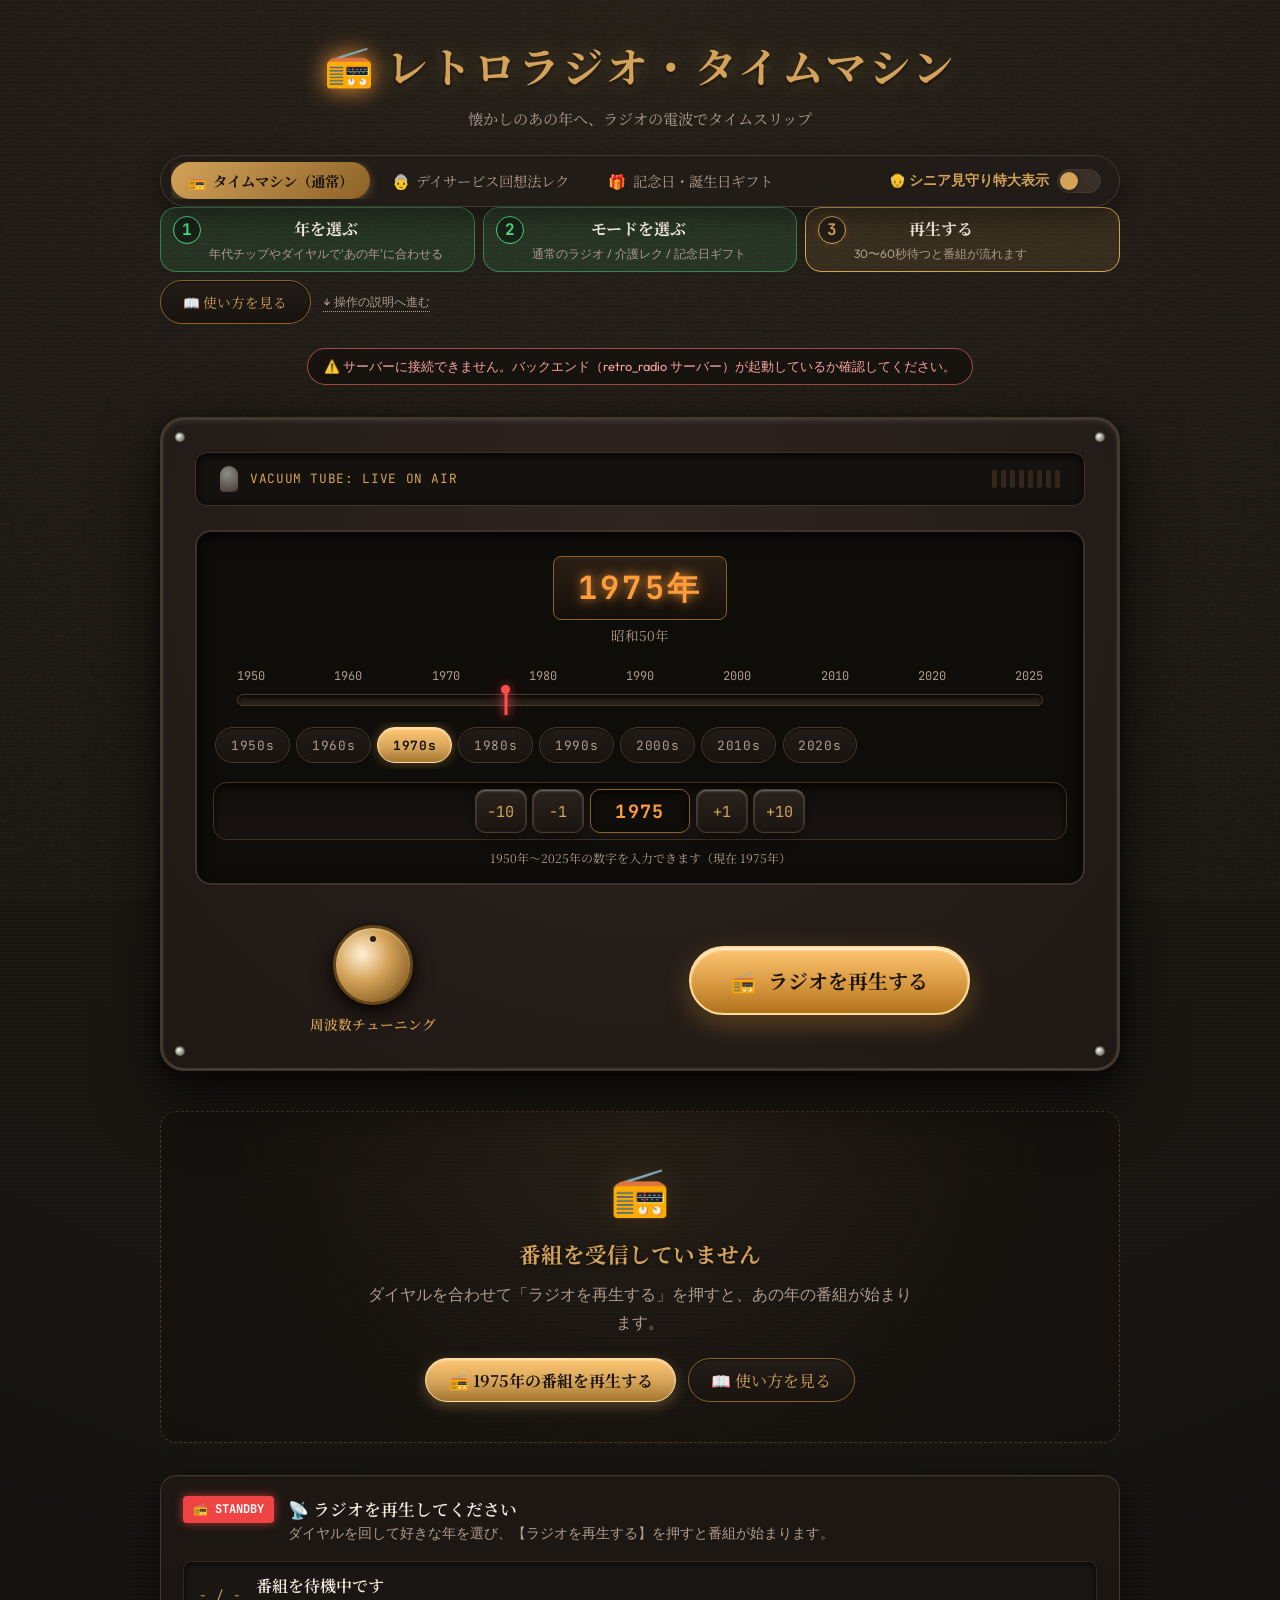
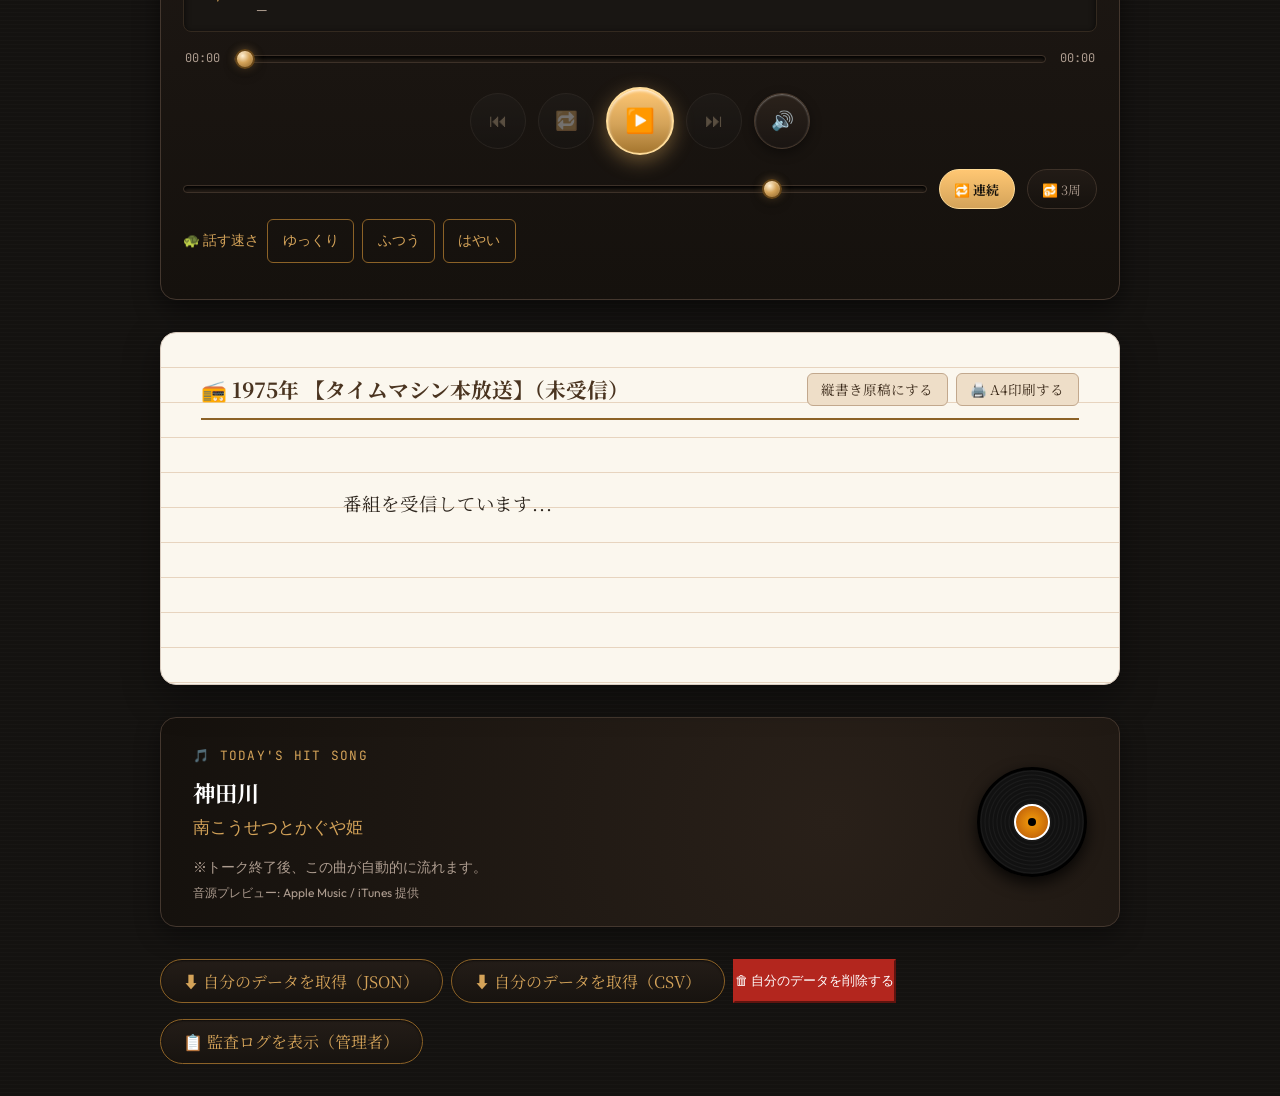
==== commit 0cfad223: "feat: 決定論 rng・P0/P1 修正・曲カタログ補充 決定論 - retro_radio/core/rng.py を新設。選曲・話題選択・代替曲のランダム生成   3 箇所がグローバル ran" ====
--- a/static/index.html
+++ b/static/index.html
@@ -428,6 +428,18 @@
                         <p class="song-artist-name" id="songArtist">南こうせつとかぐや姫</p>
                         <p style="font-size: 0.85rem; color: var(--color-text-muted);">
                             ※トーク終了後、この曲が自動的に流れます。
+                        </p>
+                        <!-- Apple への送客導線。サーバー設定で無効化してある場合と、
+                             音源が無い間奏では JS が非表示にする。 -->
+                        <p class="song-store-link" id="songStoreLink" hidden>
+                            <a id="songStoreAnchor" href="#" target="_blank" rel="noopener noreferrer">
+                                &#127925; Apple Music で聴く
+                            </a>
+                        </p>
+                        <!-- 帰属表記（Apple のガイドライン準拠）。プレビューが
+                             鳴っていなくても常時表示する。 -->
+                        <p class="song-attribution">
+                            音源プレビュー: Apple Music / iTunes 提供
                         </p>
                     </div>
                     <div class="vinyl-disk-wrapper">
--- a/static/app.css
+++ b/static/app.css
@@ -1727,6 +1727,31 @@
     margin-bottom: 1rem;
 }
 
+/* Apple への送客導線。JS が `hidden` を制御するため、
+   ここでは `[hidden]` の既定表示を明示的に戻しておく
+   （display 指定があると hidden が無効になるため）。 */
+.song-store-link {
+    margin: 0.25rem 0 0.75rem;
+}
+
+.song-store-link[hidden] {
+    display: none;
+}
+
+.song-store-link a {
+    color: var(--color-brass-primary);
+    font-size: 0.95rem;
+    text-decoration: underline;
+}
+
+/* 帰属表記（Apple ガイドライン準拠）。プレビューが鳴っていなくても
+   常時表示する。 */
+.song-attribution {
+    color: var(--color-text-muted);
+    font-size: 0.75rem;
+    margin: 0.25rem 0 0;
+}
+
 .vinyl-disk-wrapper {
     position: relative;
     width: 110px;
